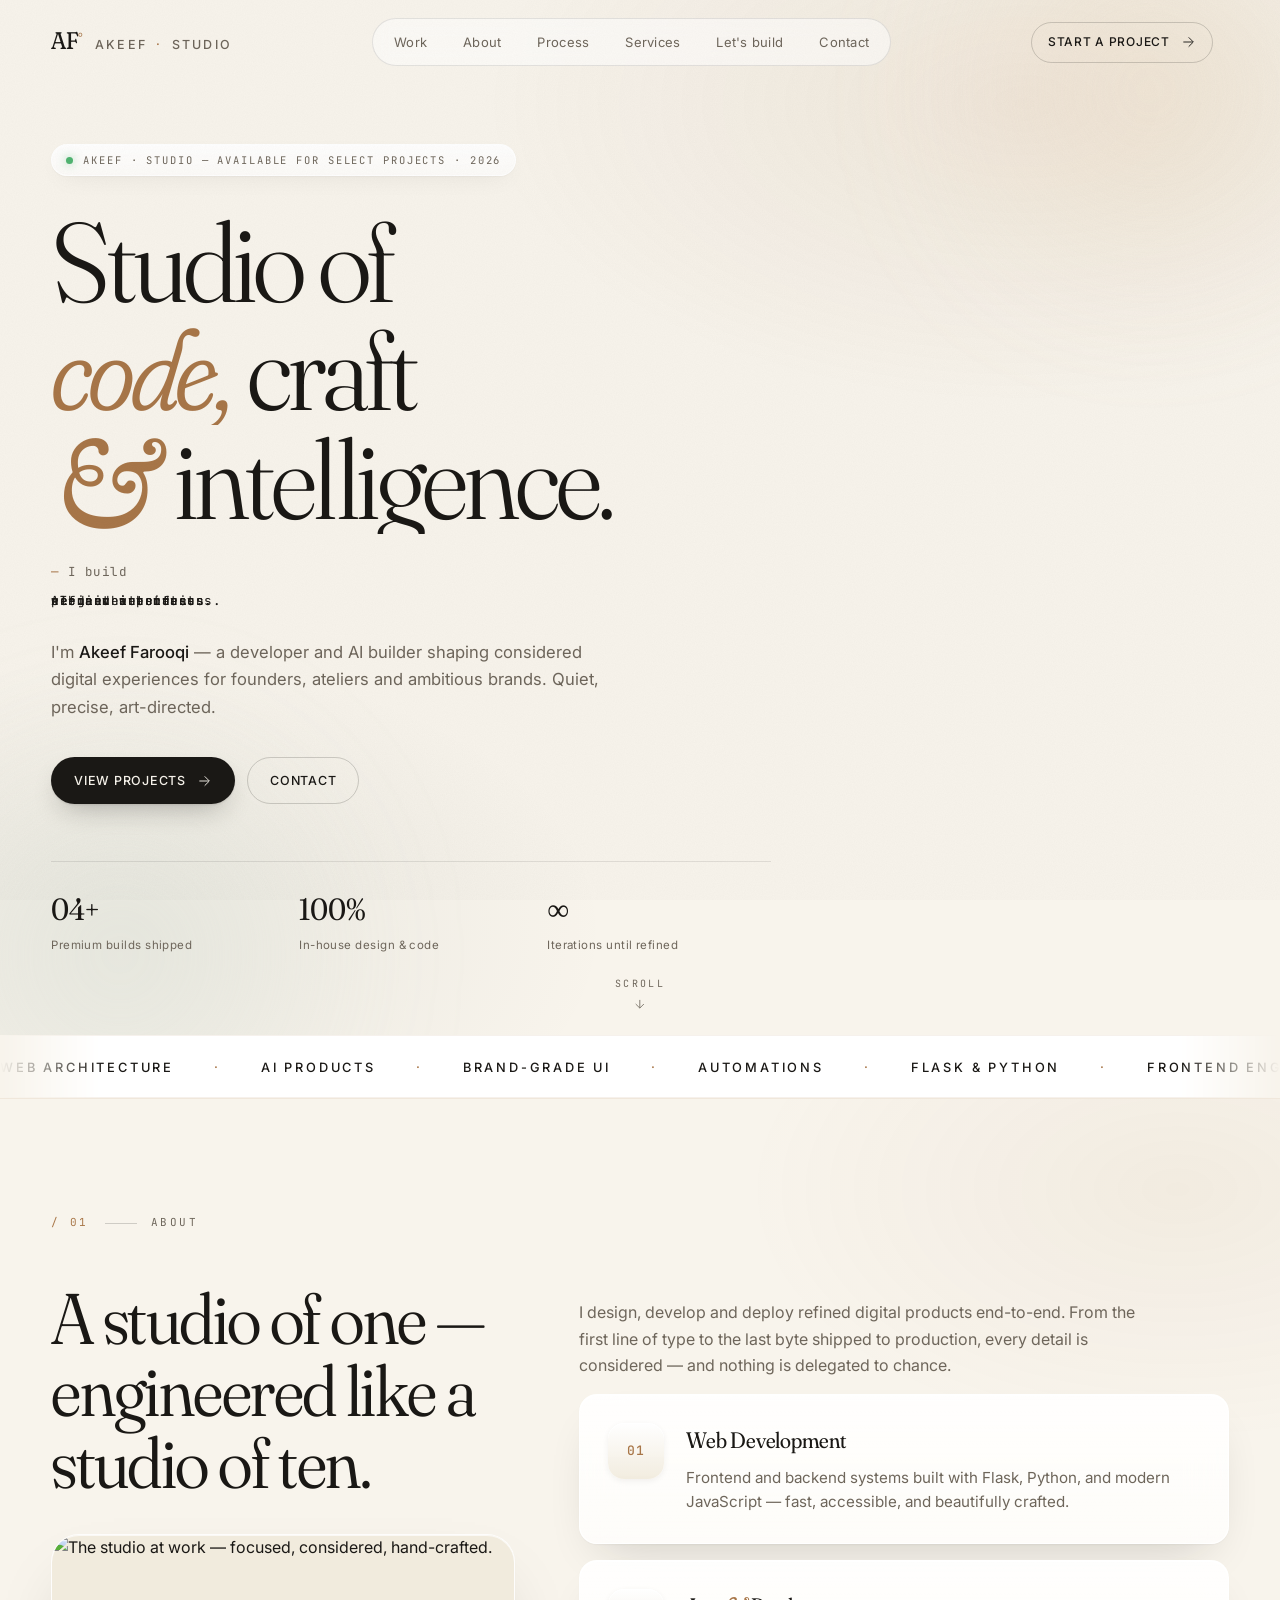
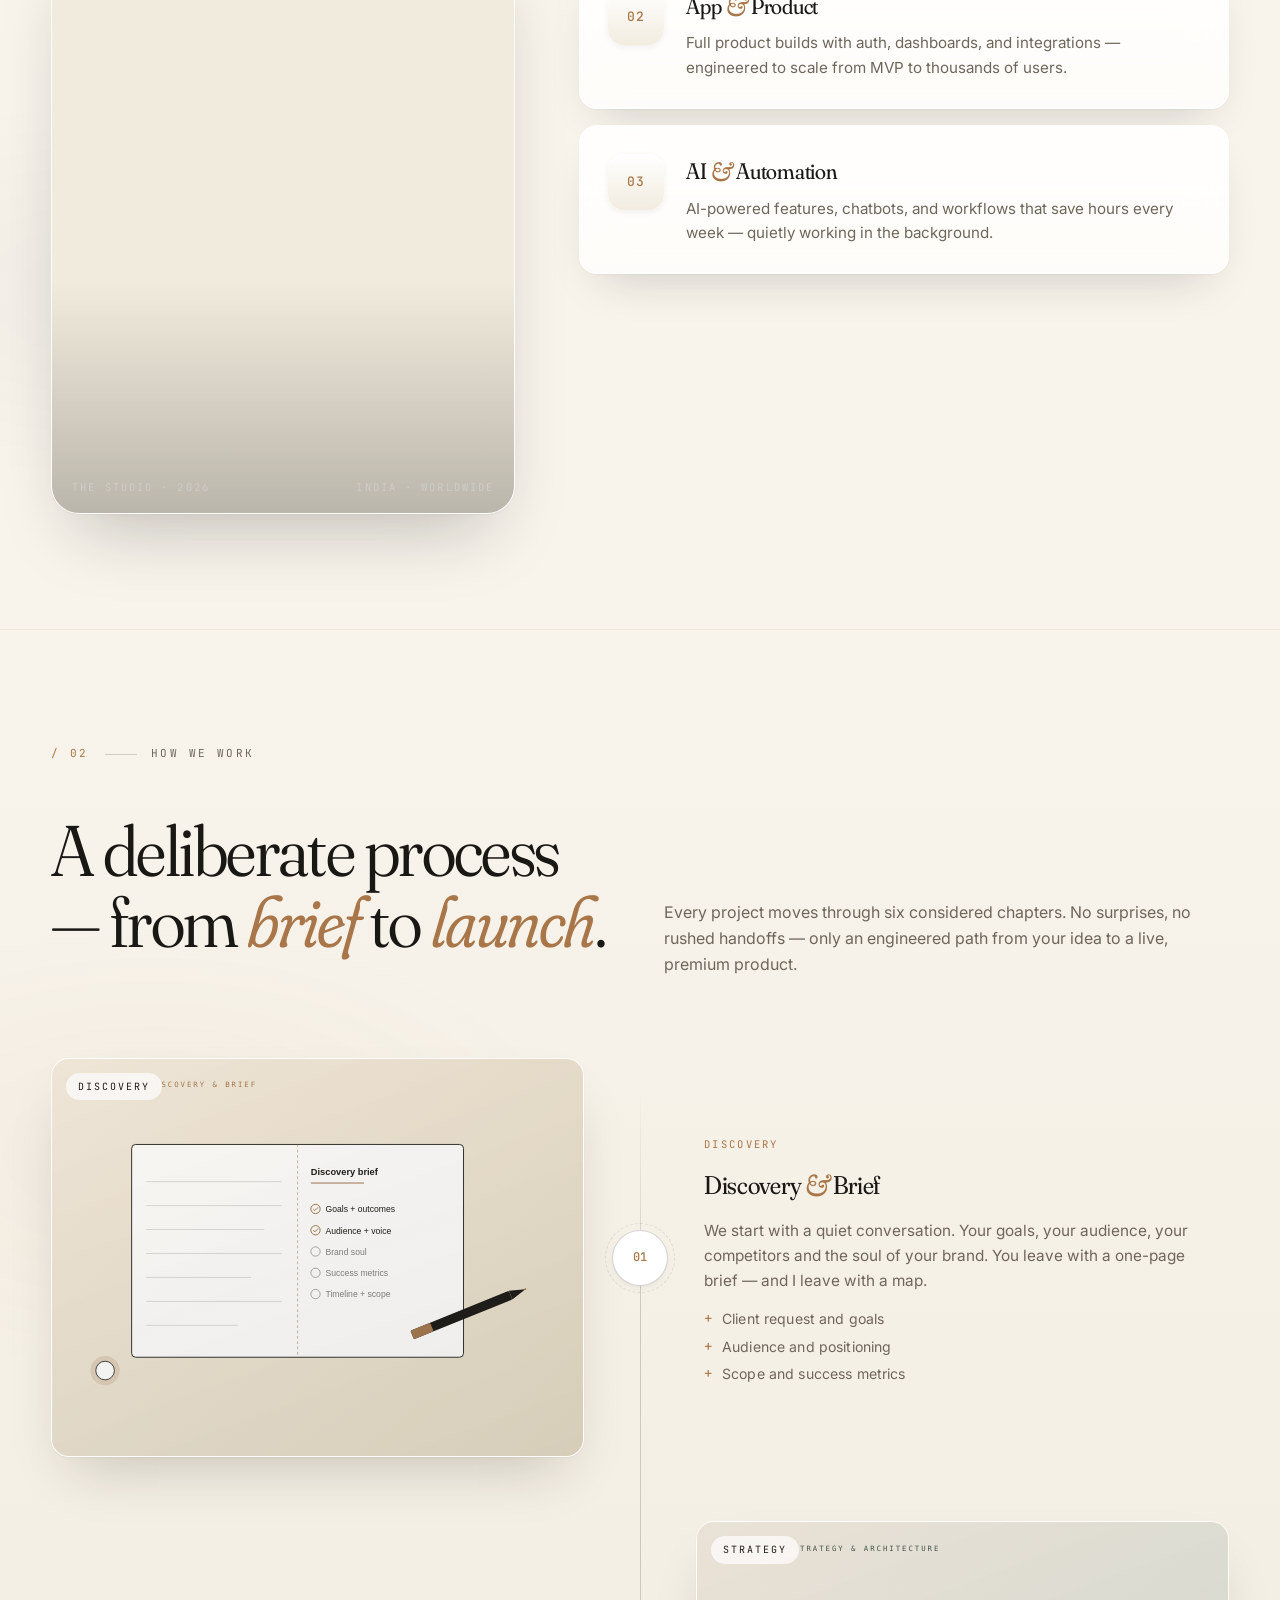
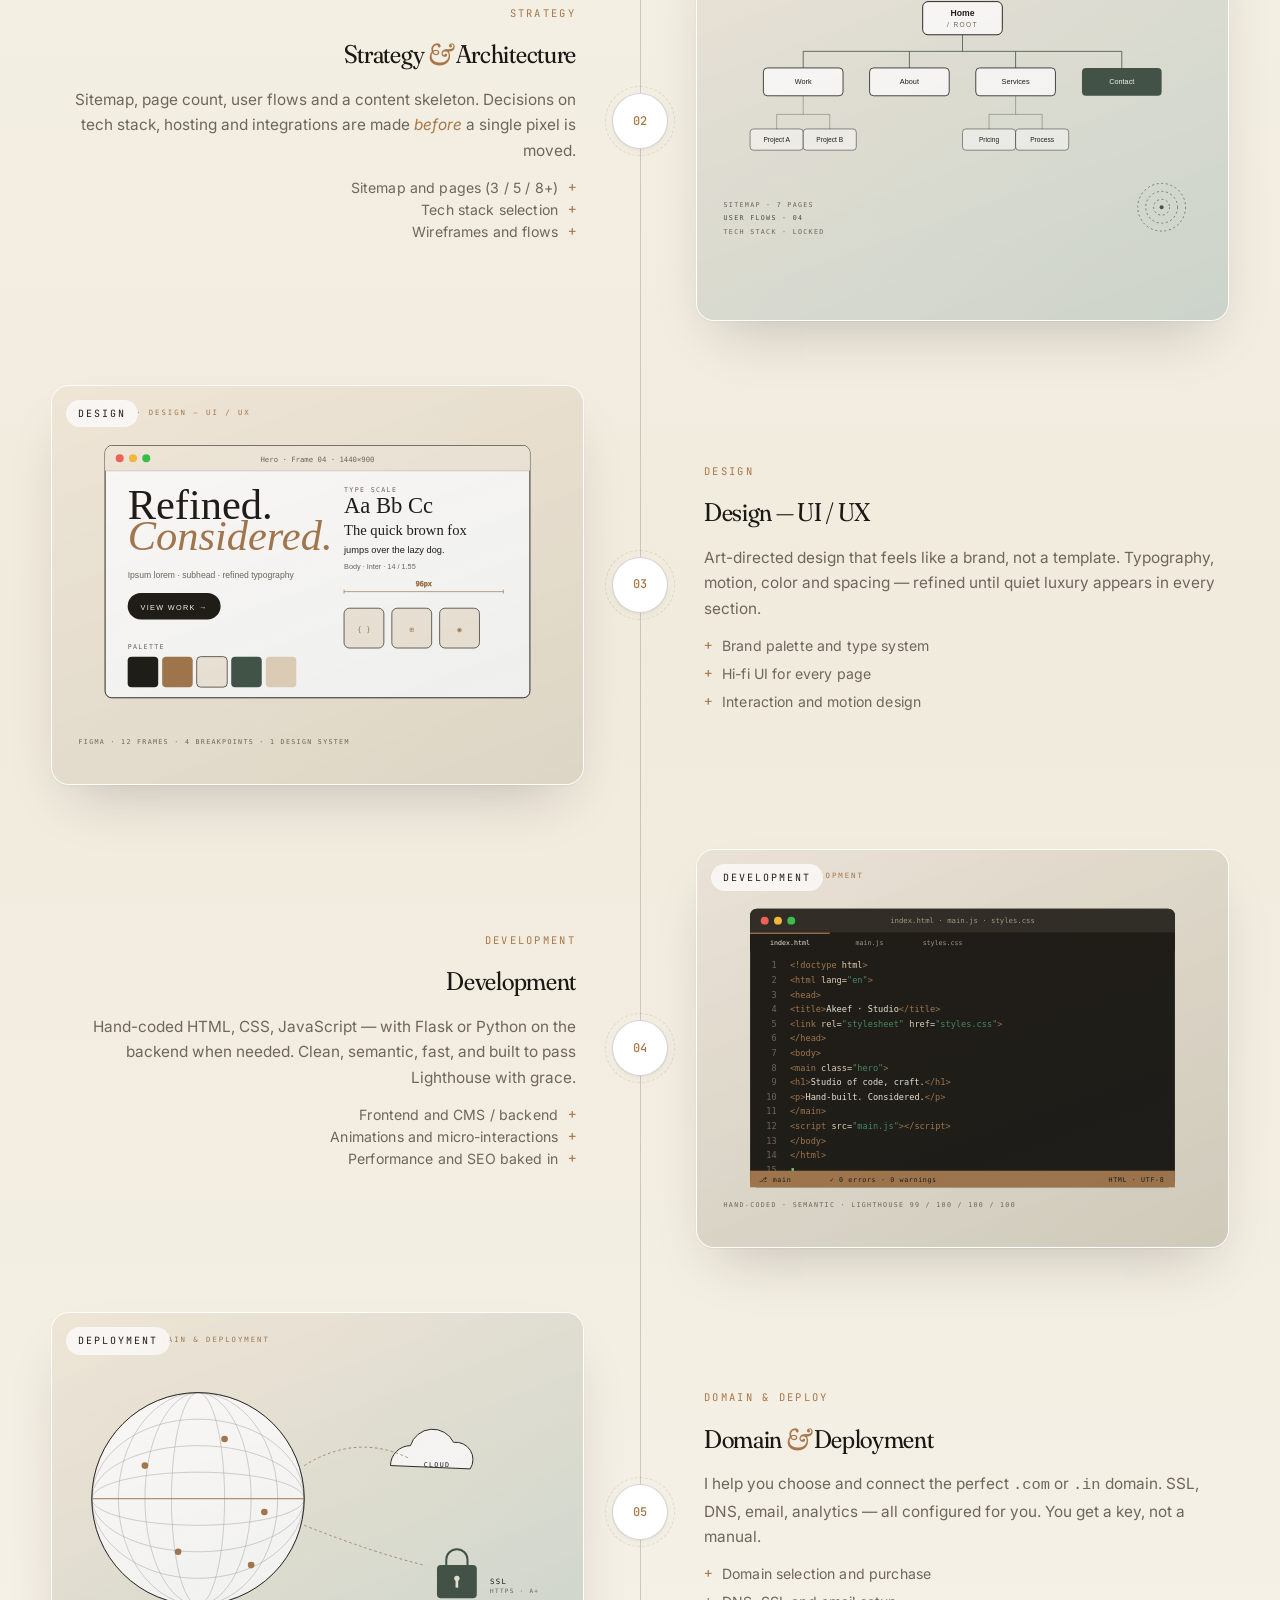
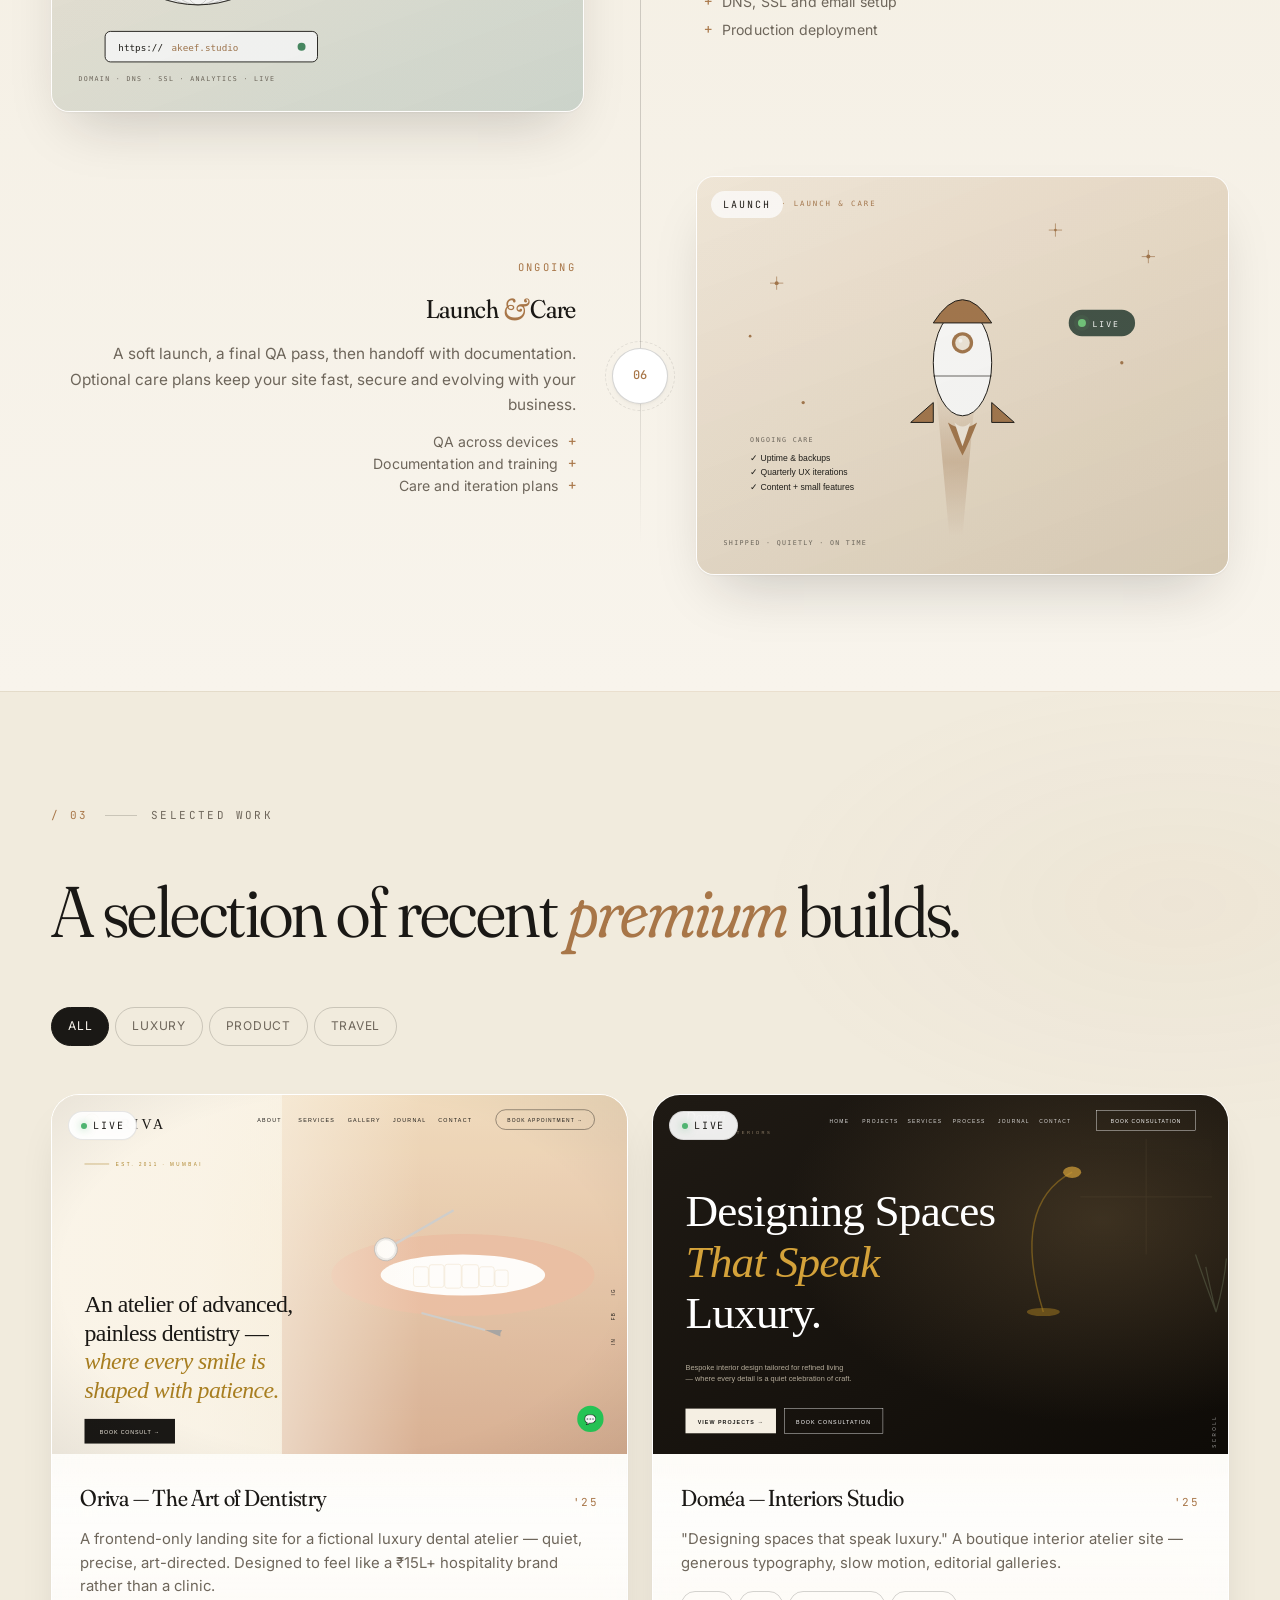
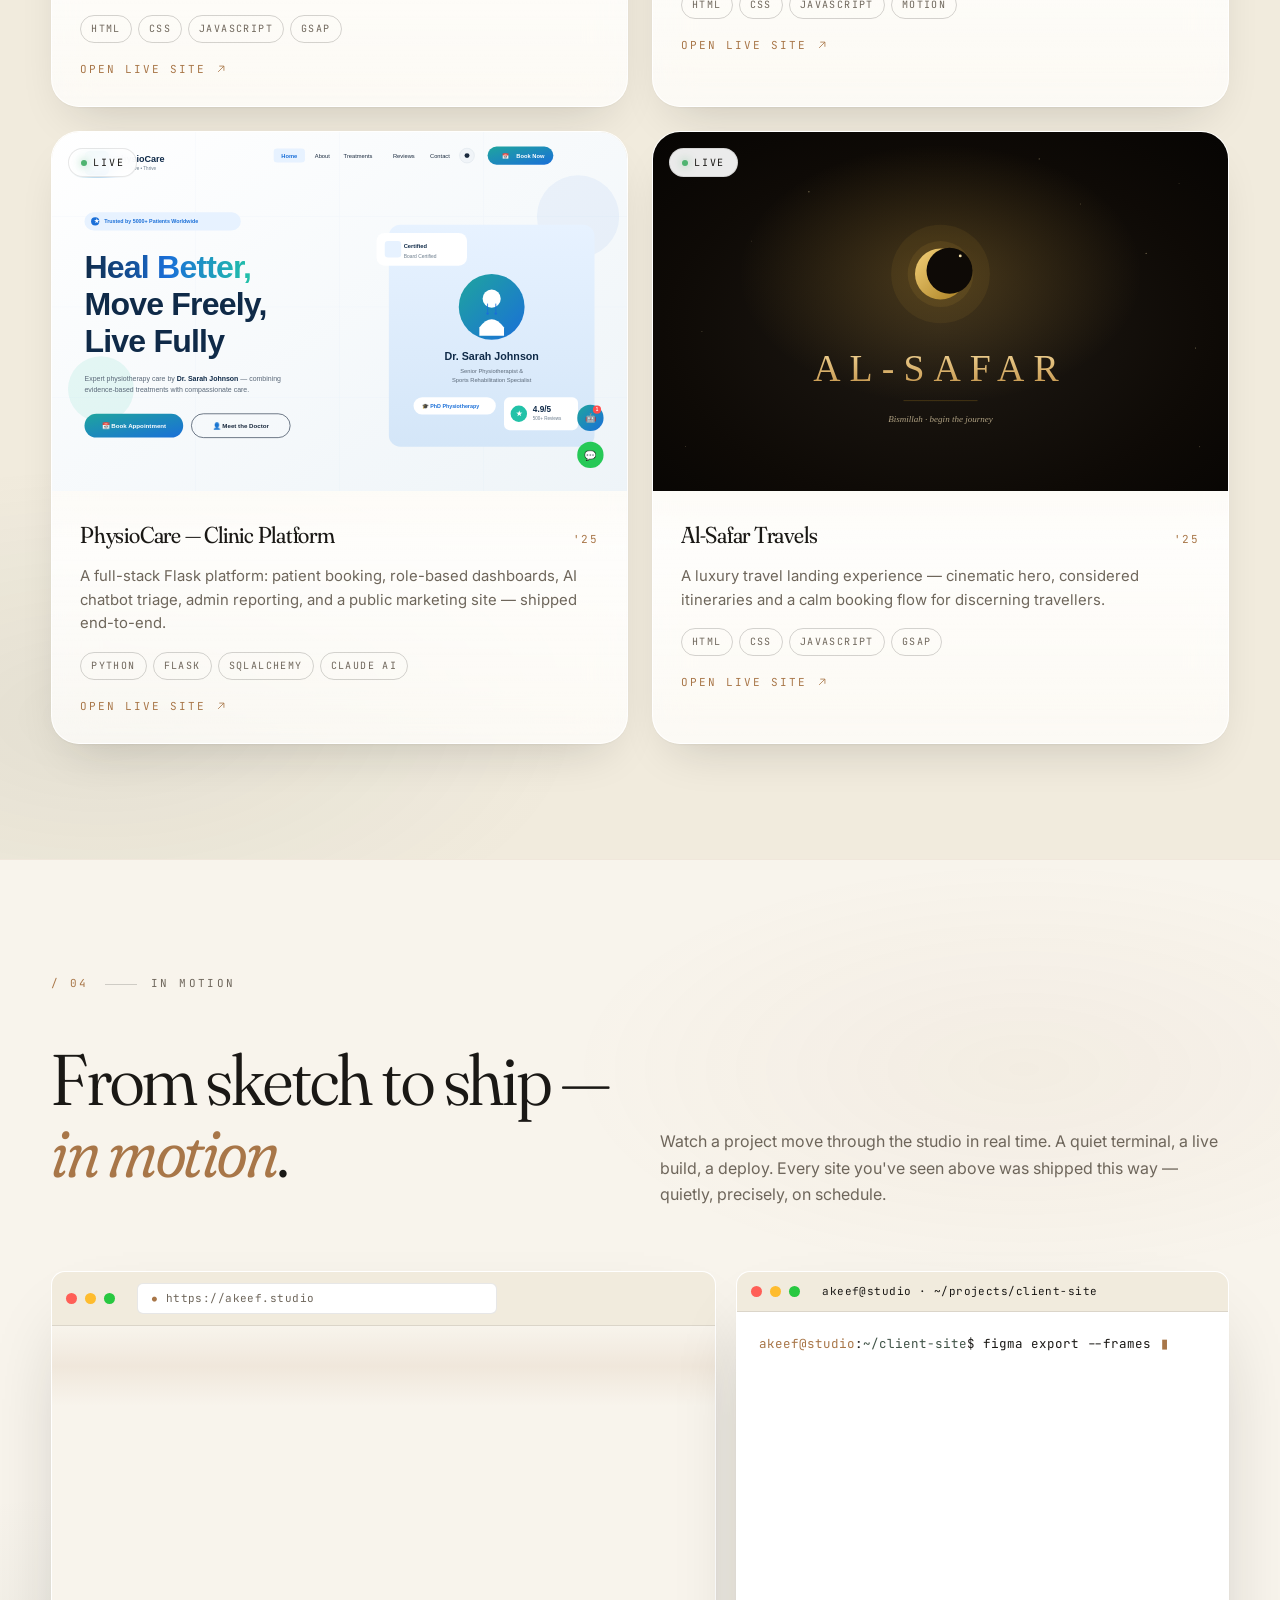
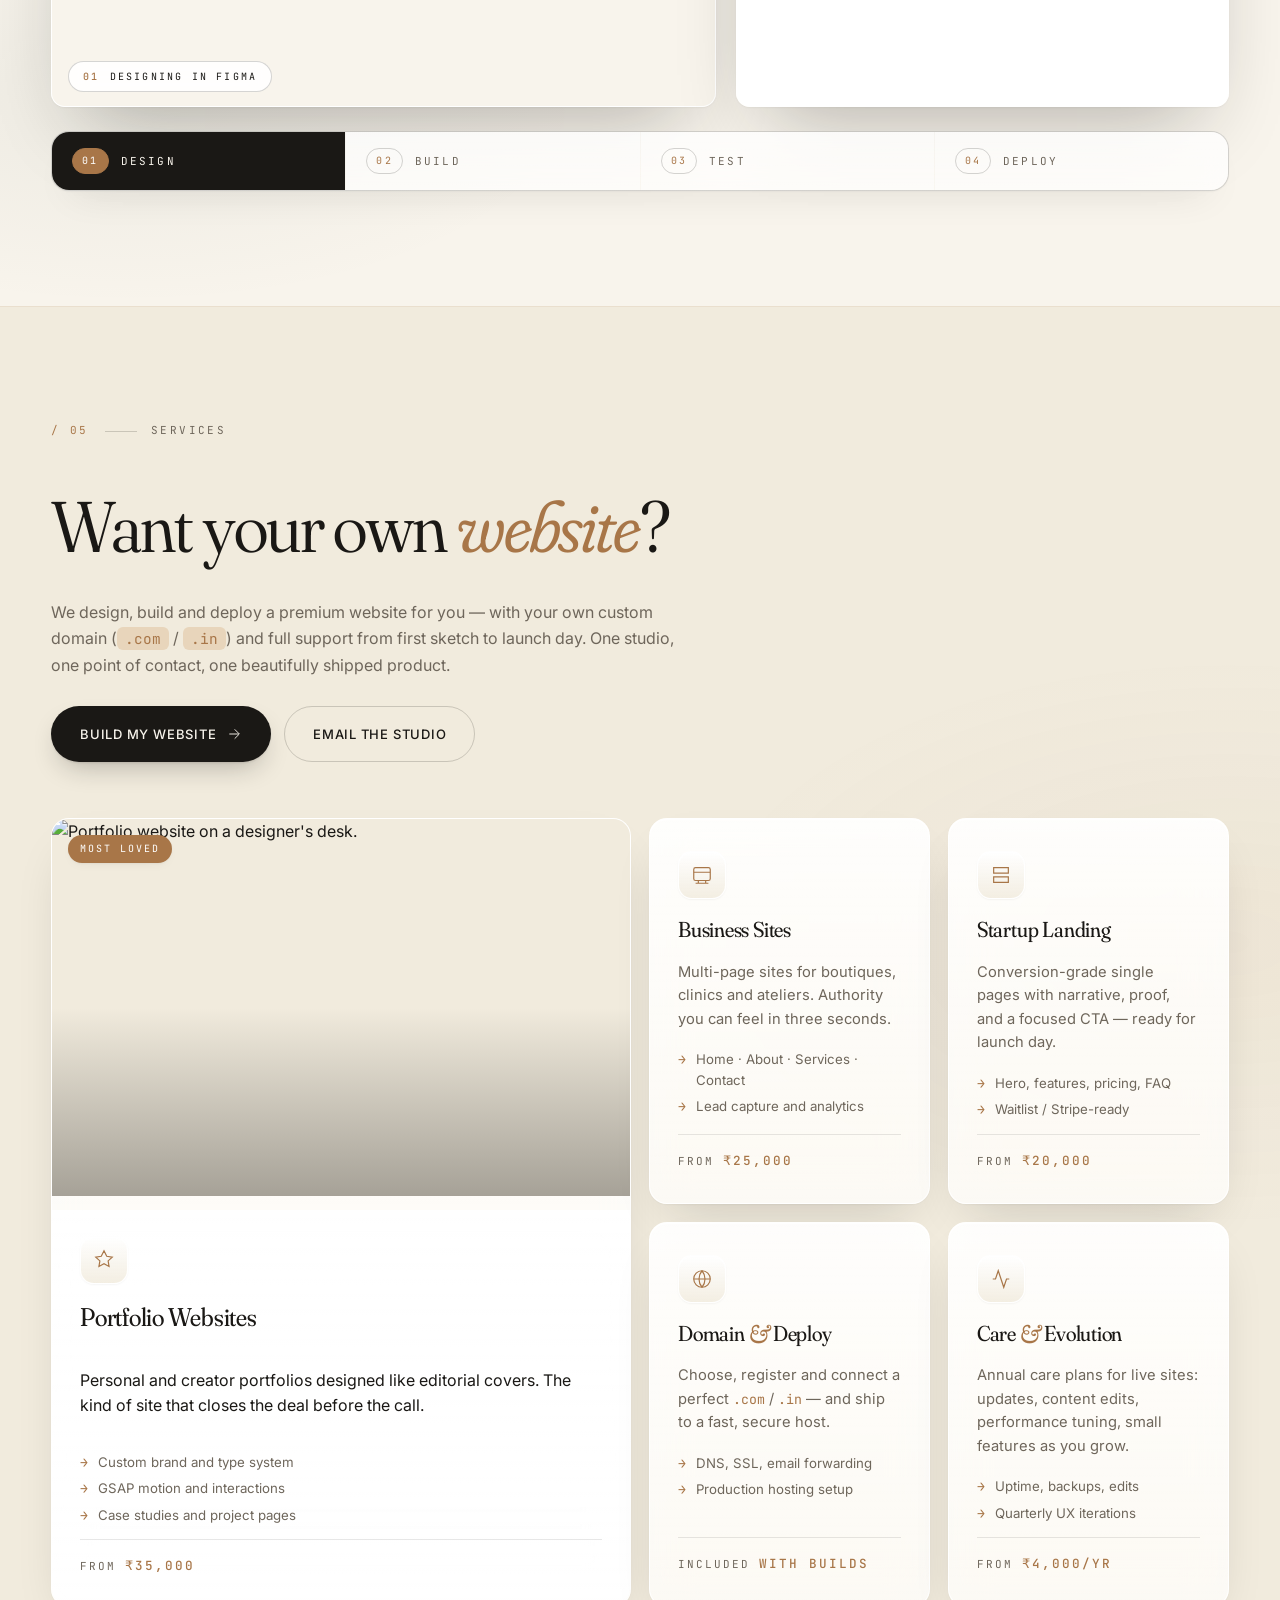
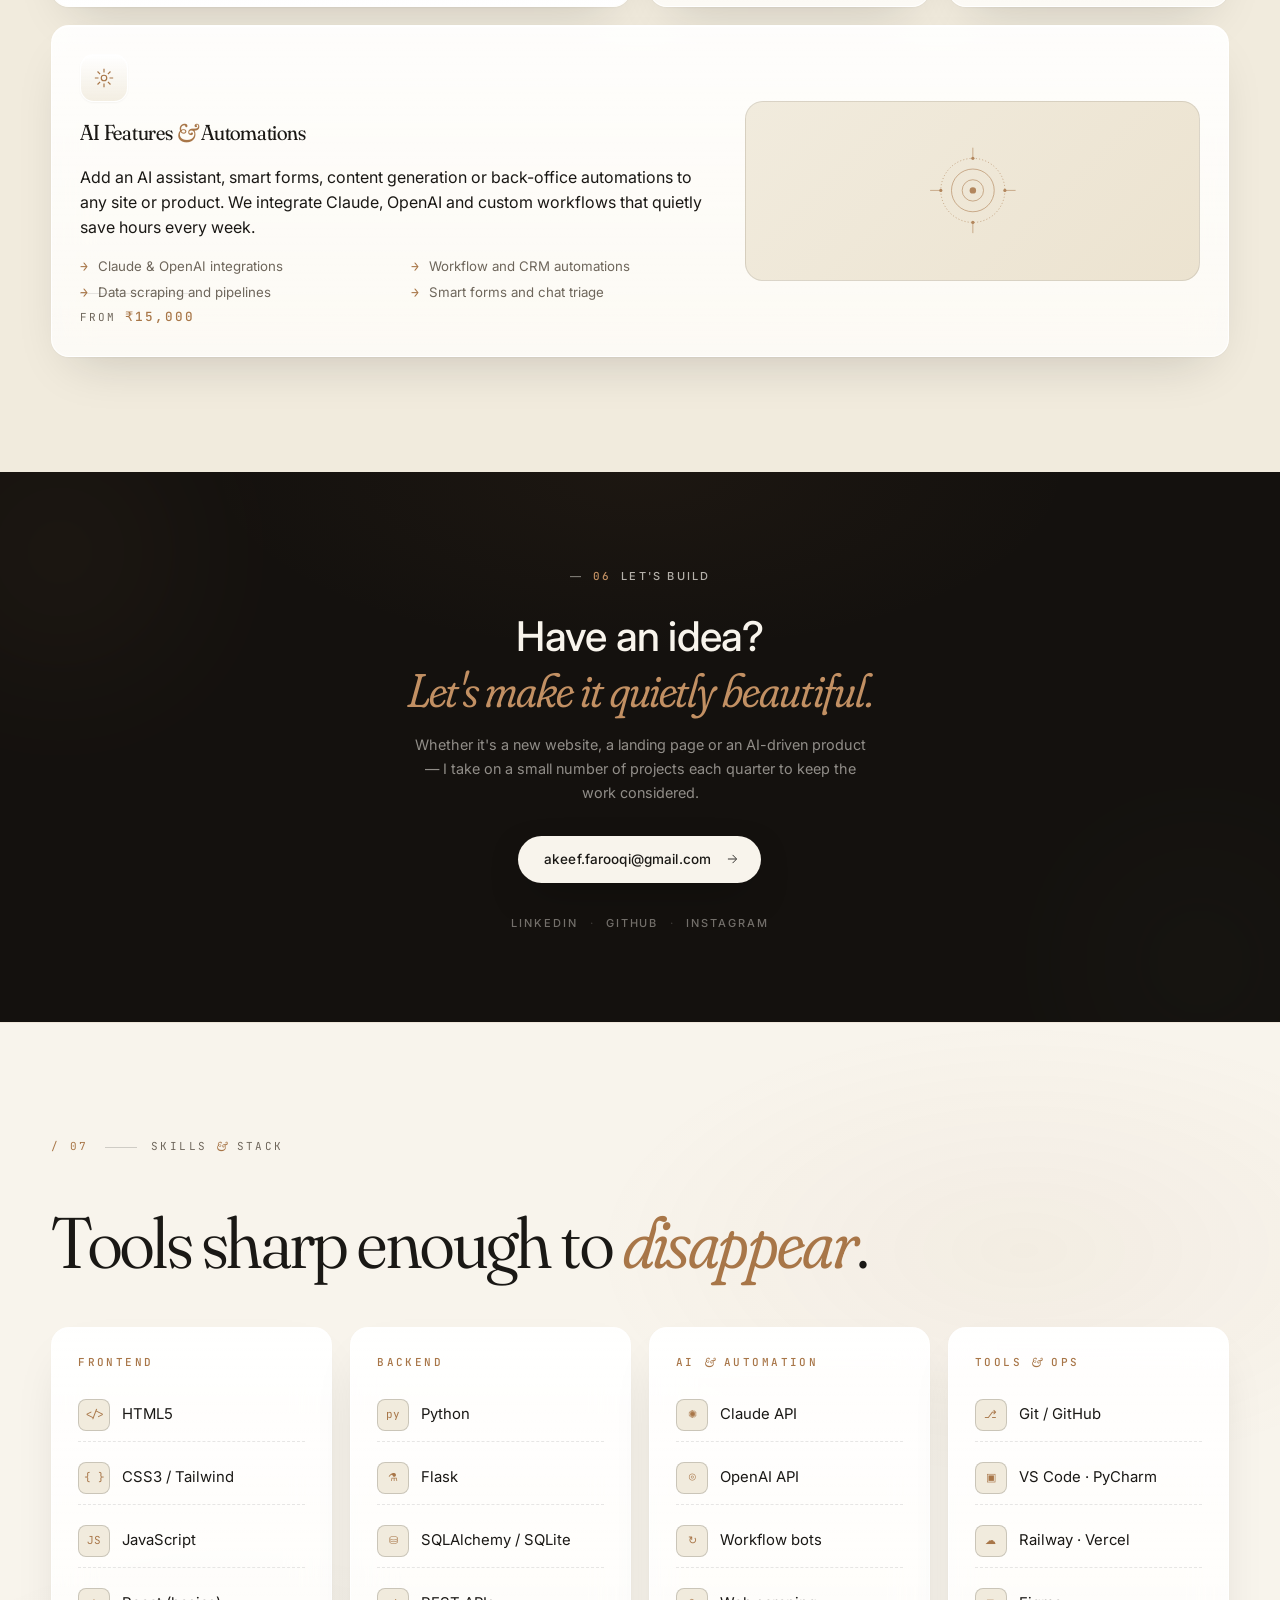
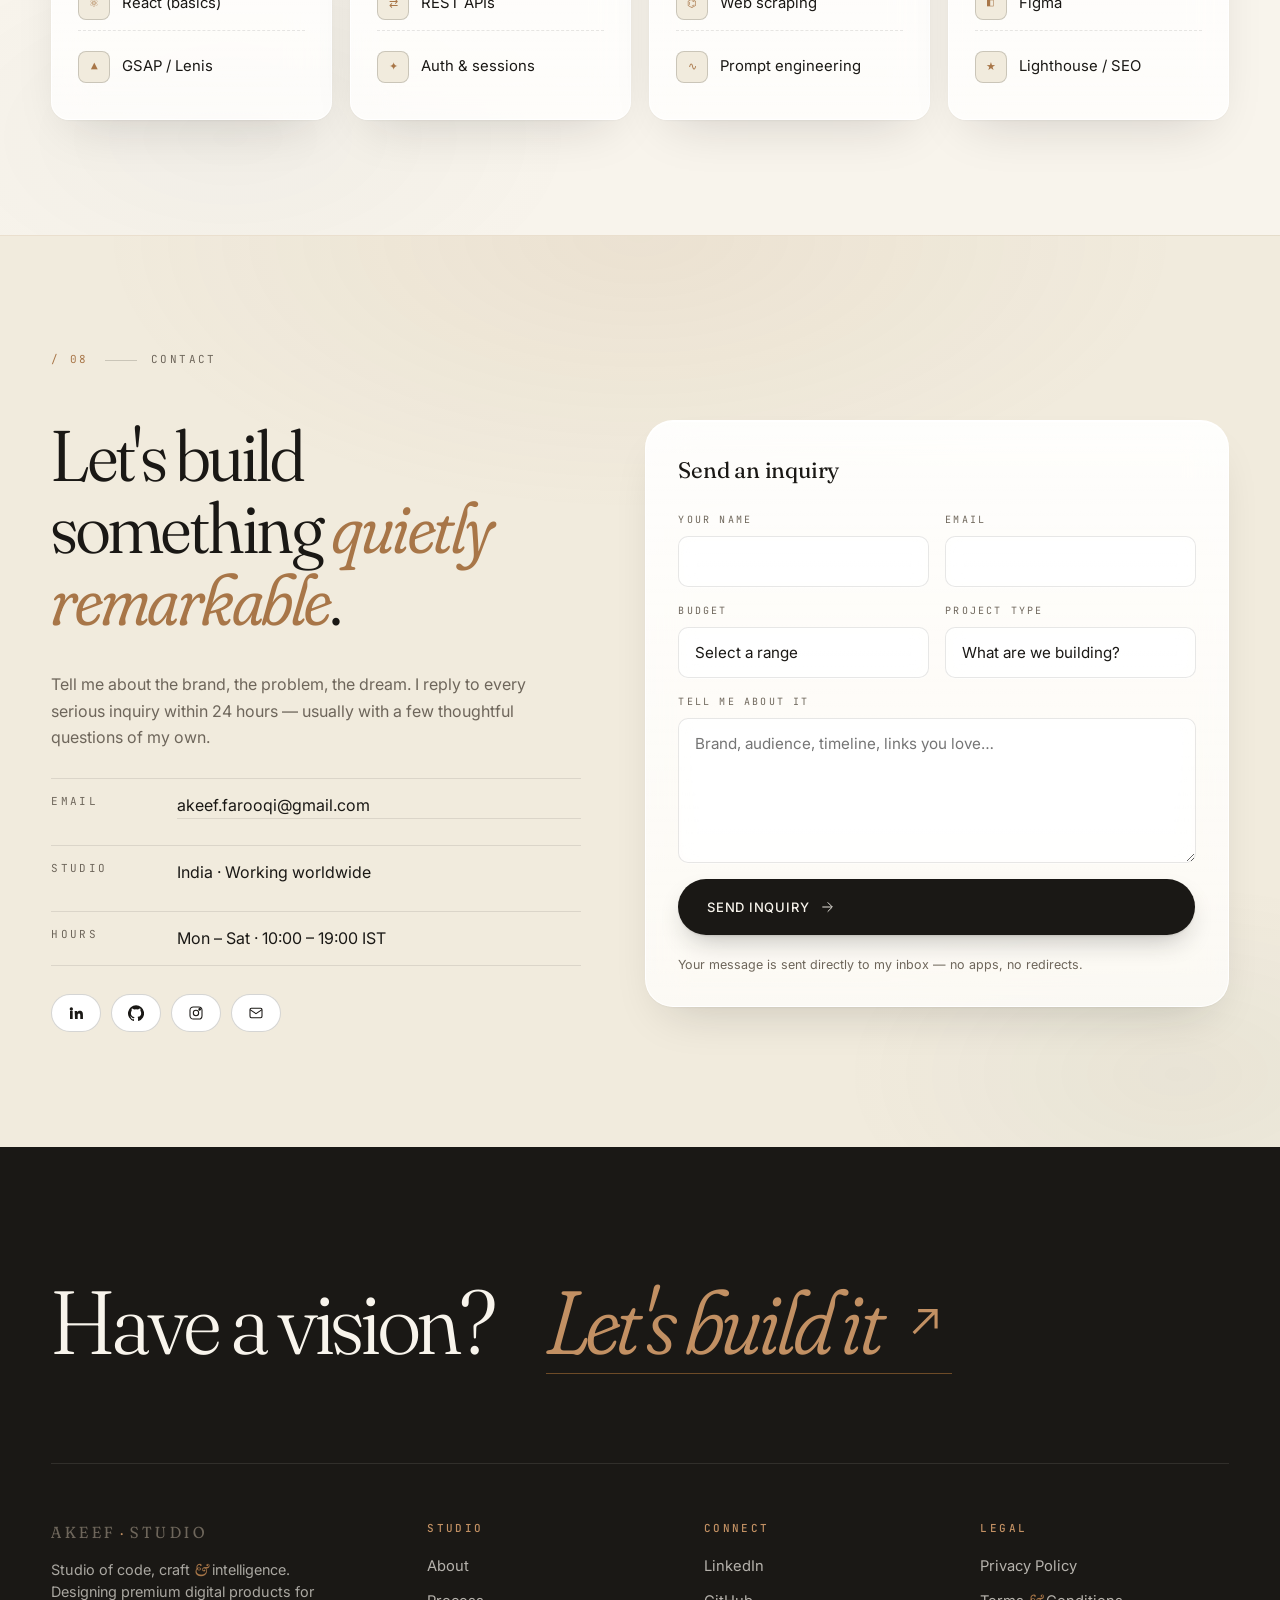
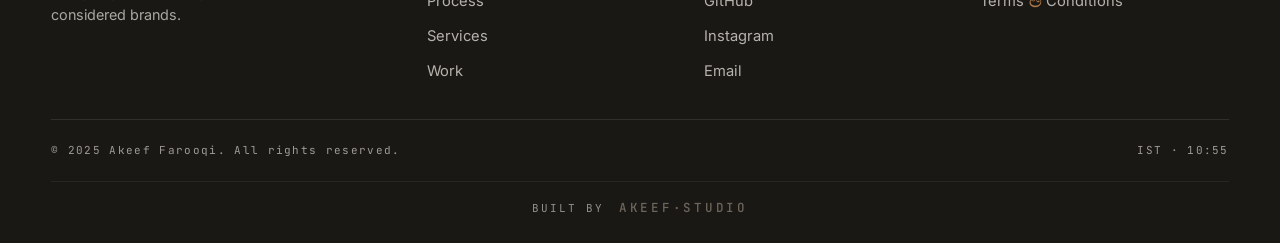
==== index.html @ f42ba0fe "Initial commit: Akeef Studio portfolio site Single-page portfolio for Akeef Farooqi — premium websit" ====
<!doctype html>
<html lang="en">

<head>
  <meta charset="utf-8" />
  <meta name="viewport" content="width=device-width, initial-scale=1, viewport-fit=cover" />
  <meta name="theme-color" content="#000000" />
  <title>Akeef Farooqi — Studio of Code, Craft & Intelligence</title>
  <meta name="description"
    content="Akeef Farooqi · Studio — Premium websites, AI products and automations. We design and build refined digital experiences for founders, ateliers and ambitious brands." />
  <meta name="author" content="Akeef Farooqi" />
  <meta name="keywords"
    content="Akeef Farooqi, premium portfolio, web developer, AI builder, automations, Flask developer, luxury web design, India" />
  <link rel="canonical" href="https://akeef.studio/" />

  <!-- Open Graph -->
  <meta property="og:type" content="website" />
  <meta property="og:title" content="Akeef Farooqi — Studio of Code, Craft & Intelligence" />
  <meta property="og:description"
    content="Premium websites, AI products and automations — designed and engineered with intent." />
  <meta property="og:image" content="assets/og-cover.svg" />
  <meta name="twitter:card" content="summary_large_image" />

  <!-- Favicon (inline SVG) -->
  <link rel="icon" type="image/svg+xml"
    href="data:image/svg+xml;utf8,<svg xmlns='http://www.w3.org/2000/svg' viewBox='0 0 64 64'><rect width='64' height='64' rx='14' fill='%230A0908'/><text x='50%25' y='54%25' text-anchor='middle' font-family='serif' font-size='34' fill='%23C9A961' font-weight='600'>AF</text></svg>" />

  <!-- Fonts -->
  <link rel="preconnect" href="https://fonts.googleapis.com" />
  <link rel="preconnect" href="https://fonts.gstatic.com" crossorigin />
  <link
    href="https://fonts.googleapis.com/css2?family=Fraunces:opsz,wght,SOFT@9..144,300..900,30..100&family=EB+Garamond:ital,wght@1,400;1,500&family=Inter:wght@300;400;500;600;700&family=JetBrains+Mono:wght@400;500&display=swap"
    rel="stylesheet" />

  <!-- Styles -->
  <link rel="stylesheet" href="css/styles.css" />

  <!-- Libraries -->
  <script src="https://cdnjs.cloudflare.com/ajax/libs/gsap/3.12.5/gsap.min.js" defer></script>
  <script src="https://cdnjs.cloudflare.com/ajax/libs/gsap/3.12.5/ScrollTrigger.min.js" defer></script>
  <script src="js/main.js" defer></script>

  <!-- Structured data -->
  <script type="application/ld+json">
  {
    "@context": "https://schema.org",
    "@type": "Person",
    "name": "Akeef Farooqi",
    "jobTitle": "Developer · AI Builder · Web Architect",
    "url": "https://akeef.studio/",
    "sameAs": [
      "https://www.linkedin.com/in/akeeffarooqi7/",
      "https://github.com/Akeeffarooqi7/",
      "https://www.instagram.com/akeef_farooqi7/"
    ],
    "email": "akeef.farooqi@gmail.com"
  }
  </script>
</head>

<body class="no-scroll" data-theme="ink">

  <!-- Grain overlay -->
  <div class="grain" aria-hidden="true"></div>

  <!-- Custom cursor -->
  <div class="cursor" aria-hidden="true">
    <div class="cursor__dot"></div>
    <div class="cursor__ring"></div>
  </div>

  <!-- Loader ° -->
  <div class="loader" id="loader" aria-hidden="true">
    <div class="loader__inner">
      <div class="loader__mark">
        <span class="loader__af">Akeef · Studio</span><span class="loader__deg"></span>
      </div>
      <div class="loader__bar"><span></span></div>
      <div class="loader__meta">
        <span class="loader__label">Code</span>
        <span class="loader__count" id="loaderCount">00</span>
      </div>
    </div>
  </div>

  <!-- Navigation -->
  <header class="nav" id="nav">
    <a href="#home" class="nav__brand" aria-label="Akeef · Studio — Home">
      <span class="brand__mark">AF<span class="brand__deg">°</span></span>
      <span class="brand__word">Akeef <span class="brand__sep">·</span> Studio</span>
    </a>

    <nav class="nav__links" aria-label="Primary">
      <a href="#work" data-link>Work</a>
      <a href="#about" data-link>About</a>
      <a href="#process" data-link>Process</a>
      <a href="#services" data-link>Services</a>
      <a href="#connect" data-link>Let's build</a>
      <a href="#contact" data-link>Contact</a>
    </nav>

    <a href="#contact" class="nav__cta btn btn--ghost" data-magnetic>
      <span>Start a project</span>
      <svg viewBox="0 0 24 24" fill="none" stroke="currentColor" stroke-width="1.4">
        <path d="M5 12h14M13 5l7 7-7 7" />
      </svg>
    </a>

    <button class="nav__toggle" id="navToggle" aria-label="Open menu" aria-expanded="false">
      <span></span><span></span>
    </button>
  </header>

  <!-- Mobile menu -->
  <div class="menu" id="menu" aria-hidden="true">
    <div class="menu__inner">
      <nav class="menu__links" aria-label="Mobile">
        <a href="#work" data-link><i></i><span>Work</span></a>
        <a href="#about" data-link><i></i><span>About</span></a>
        <a href="#process" data-link><i></i><span>Process</span></a>
        <a href="#services" data-link><i></i><span>Services</span></a>
        <a href="#connect" data-link><i></i><span>Let's build</span></a>
        <a href="#contact" data-link><i></i><span>Contact</span></a>
      </nav>
    </div>
  </div>

  <main id="main">

    <!-- HERO -->
    <section class="hero" id="home">
      <div class="hero__bg" aria-hidden="true">
        <div class="hero__orb hero__orb--a"></div>
        <div class="hero__orb hero__orb--b"></div>
      </div>

      <div class="hero__inner">
        <div class="hero__eyebrow">
          <span class="dot"></span>
          <span>Akeef · Studio — Available for select projects · 2026</span>
        </div>

        <h1 class="hero__title">
          <span class="line"><span>Studio of</span></span>
          <span class="line"><span><em>code,</em> craft</span></span>
          <span class="line"><span><span class="amp">&amp;</span> intelligence.</span></span>
        </h1>

        <div class="hero__rotator" aria-label="Disciplines">
          <span class="hero__rotator-prefix">I build</span>
          <span class="rotator" data-rotator>
            <span>premium websites.</span>
            <span>AI-driven products.</span>
            <span>web architectures.</span>
            <span>elegant automations.</span>
            <span>refined interfaces.</span>
          </span>
        </div>

        <p class="hero__lede">
          I'm <strong>Akeef Farooqi</strong> — a developer and AI builder shaping considered digital
          experiences for founders, ateliers and ambitious brands. Quiet, precise, art-directed.
        </p>

        <div class="hero__ctas">
          <a href="#work" class="btn btn--solid" data-magnetic>
            <span>View projects</span>
            <svg viewBox="0 0 24 24" fill="none" stroke="currentColor" stroke-width="1.4">
              <path d="M5 12h14M13 5l7 7-7 7" />
            </svg>
          </a>
          <a href="#contact" class="btn btn--outline" data-magnetic>
            <span>Contact</span>
          </a>
        </div>

        <div class="hero__meta">
          <div><span class="num">04+</span><small>Premium builds shipped</small></div>
          <div><span class="num">100%</span><small>In-house design &amp; code</small></div>
          <div><span class="num">∞</span><small>Iterations until refined</small></div>
        </div>
      </div>

      <a href="#work" class="hero__scroll" aria-label="Scroll to work">
        <span>Scroll</span>
        <svg viewBox="0 0 24 24" fill="none" stroke="currentColor" stroke-width="1.4">
          <path d="M12 5v14M5 12l7 7 7-7" />
        </svg>
      </a>
    </section>

    <!-- MARQUEE -->
    <section class="marquee" aria-hidden="true">
      <div class="marquee__track">
        <span>Web Architecture</span><span>·</span>
        <span>AI Products</span><span>·</span>
        <span>Brand-Grade UI</span><span>·</span>
        <span>Automations</span><span>·</span>
        <span>Flask &amp; Python</span><span>·</span>
        <span>Frontend Engineering</span><span>·</span>
        <span>Design Systems</span><span>·</span>
        <span>Web Architecture</span><span>·</span>
        <span>AI Products</span><span>·</span>
        <span>Brand-Grade UI</span><span>·</span>
        <span>Automations</span><span>·</span>
        <span>Flask &amp; Python</span><span>·</span>
        <span>Frontend Engineering</span><span>·</span>
        <span>Design Systems</span><span>·</span>
      </div>
    </section>

    <!-- ABOUT -->
    <section class="about" id="about">
      <div class="section__head">
        <span class="section__index">/ 01</span>
        <span class="section__label">About</span>
      </div>

      <div class="about__grid">
        <div class="about__col about__col--head">
          <h2 class="h-display reveal-lines">
            A studio of one — engineered like a studio of ten.
          </h2>
          <div class="about__portrait" data-reveal>
            <img loading="lazy"
              src="https://images.unsplash.com/photo-1542744173-8e7e53415bb0?w=900&amp;q=70&amp;auto=format&amp;fit=crop"
              alt="The studio at work — focused, considered, hand-crafted." />
            <div class="about__caption">
              <span>The Studio · 2026</span>
              <span>India · Worldwide</span>
            </div>
          </div>
        </div>

        <div class="about__col about__col--body">
          <p class="lede reveal-lines">
            I design, develop and deploy refined digital products end-to-end. From the first line of
            type to the last byte shipped to production, every detail is considered — and nothing
            is delegated to chance.
          </p>

          <div class="about__pillars">
            <article class="pillar" data-reveal>
              <span class="pillar__num">01</span>
              <div>
                <h3>Web Development</h3>
                <p>Frontend and backend systems built with Flask, Python, and modern JavaScript — fast, accessible, and
                  beautifully crafted.</p>
              </div>
            </article>
            <article class="pillar" data-reveal>
              <span class="pillar__num">02</span>
              <div>
                <h3>App <span class="amp">&amp;</span> Product</h3>
                <p>Full product builds with auth, dashboards, and integrations — engineered to scale from MVP to
                  thousands of users.</p>
              </div>
            </article>
            <article class="pillar" data-reveal>
              <span class="pillar__num">03</span>
              <div>
                <h3>AI <span class="amp">&amp;</span> Automation</h3>
                <p>AI-powered features, chatbots, and workflows that save hours every week — quietly working in the
                  background.</p>
              </div>
            </article>
          </div>
        </div>
      </div>
    </section>

    <!-- PROCESS / HOW WE WORK -->
    <section class="process" id="process">
      <div class="section__head">
        <span class="section__index">/ 02</span>
        <span class="section__label">How we work</span>
      </div>

      <div class="process__intro">
        <h2 class="h-display reveal-lines">
          A deliberate process — from <em>brief</em> to <em>launch</em>.
        </h2>
        <p class="lede reveal-lines">
          Every project moves through six considered chapters. No surprises, no rushed handoffs —
          only an engineered path from your idea to a live, premium product.
        </p>
      </div>

      <div class="process__timeline">

        <article class="tstep" data-reveal>
          <div class="tstep__media">
            <img loading="lazy" src="assets/phase-01-discovery.svg"
              alt="Discovery & Brief — notebook with goals checklist." />
            <span class="tstep__tag">Discovery</span>
          </div>
          <div class="tstep__nub">01</div>
          <div class="tstep__content">
            <span class="tstep__phase">Discovery</span>
            <h3>Discovery <span class="amp">&amp;</span> Brief</h3>
            <p>We start with a quiet conversation. Your goals, your audience, your competitors and the soul of your
              brand. You leave with a one-page brief — and I leave with a map.</p>
            <ul class="tstep__list">
              <li>Client request and goals</li>
              <li>Audience and positioning</li>
              <li>Scope and success metrics</li>
            </ul>
          </div>
        </article>

        <article class="tstep tstep--right" data-reveal>
          <div class="tstep__content">
            <span class="tstep__phase">Strategy</span>
            <h3>Strategy <span class="amp">&amp;</span> Architecture</h3>
            <p>Sitemap, page count, user flows and a content skeleton. Decisions on tech stack, hosting and integrations
              are made <em>before</em> a single pixel is moved.</p>
            <ul class="tstep__list">
              <li>Sitemap and pages (3 / 5 / 8+)</li>
              <li>Tech stack selection</li>
              <li>Wireframes and flows</li>
            </ul>
          </div>
          <div class="tstep__nub">02</div>
          <div class="tstep__media">
            <img loading="lazy" src="assets/phase-02-strategy.svg"
              alt="Strategy & Architecture — sitemap with pages and user flows." />
            <span class="tstep__tag">Strategy</span>
          </div>
        </article>

        <article class="tstep" data-reveal>
          <div class="tstep__media">
            <img loading="lazy" src="assets/phase-03-design.svg"
              alt="Design — type scale, color palette, components." />
            <span class="tstep__tag">Design</span>
          </div>
          <div class="tstep__nub">03</div>
          <div class="tstep__content">
            <span class="tstep__phase">Design</span>
            <h3>Design — UI / UX</h3>
            <p>Art-directed design that feels like a brand, not a template. Typography, motion, color and spacing —
              refined until quiet luxury appears in every section.</p>
            <ul class="tstep__list">
              <li>Brand palette and type system</li>
              <li>Hi-fi UI for every page</li>
              <li>Interaction and motion design</li>
            </ul>
          </div>
        </article>

        <article class="tstep tstep--right" data-reveal>
          <div class="tstep__content">
            <span class="tstep__phase">Development</span>
            <h3>Development</h3>
            <p>Hand-coded HTML, CSS, JavaScript — with Flask or Python on the backend when needed. Clean, semantic,
              fast, and built to pass Lighthouse with grace.</p>
            <ul class="tstep__list">
              <li>Frontend and CMS / backend</li>
              <li>Animations and micro-interactions</li>
              <li>Performance and SEO baked in</li>
            </ul>
          </div>
          <div class="tstep__nub">04</div>
          <div class="tstep__media">
            <img loading="lazy" src="assets/phase-04-development.svg"
              alt="Development — hand-coded HTML in the editor." />
            <span class="tstep__tag">Development</span>
          </div>
        </article>

        <article class="tstep" data-reveal>
          <div class="tstep__media">
            <img loading="lazy" src="assets/phase-05-deployment.svg"
              alt="Domain & Deployment — globe, cloud, SSL, live URL." />
            <span class="tstep__tag">Deployment</span>
          </div>
          <div class="tstep__nub">05</div>
          <div class="tstep__content">
            <span class="tstep__phase">Domain &amp; deploy</span>
            <h3>Domain <span class="amp">&amp;</span> Deployment</h3>
            <p>I help you choose and connect the perfect <code>.com</code> or <code>.in</code> domain. SSL, DNS, email,
              analytics — all configured for you. You get a key, not a manual.</p>
            <ul class="tstep__list">
              <li>Domain selection and purchase</li>
              <li>DNS, SSL and email setup</li>
              <li>Production deployment</li>
            </ul>
          </div>
        </article>

        <article class="tstep tstep--right" data-reveal>
          <div class="tstep__content">
            <span class="tstep__phase">Ongoing</span>
            <h3>Launch <span class="amp">&amp;</span> Care</h3>
            <p>A soft launch, a final QA pass, then handoff with documentation. Optional care plans keep your site fast,
              secure and evolving with your business.</p>
            <ul class="tstep__list">
              <li>QA across devices</li>
              <li>Documentation and training</li>
              <li>Care and iteration plans</li>
            </ul>
          </div>
          <div class="tstep__nub">06</div>
          <div class="tstep__media">
            <img loading="lazy" src="assets/phase-06-launch.svg"
              alt="Launch & Care — rocket, live badge, ongoing care." />
            <span class="tstep__tag">Launch</span>
          </div>
        </article>

      </div>
    </section>

    <!-- WORK / PROJECTS -->
    <section class="work" id="work">
      <div class="section__head">
        <span class="section__index">/ 03</span>
        <span class="section__label">Selected work</span>
      </div>

      <div class="work__intro">
        <h2 class="h-display reveal-lines">
          A selection of recent <em>premium</em> builds.
        </h2>
        <div class="work__filters" role="tablist" aria-label="Filter projects">
          <button class="chip is-active" data-filter="all" role="tab" aria-selected="true">All</button>
          <button class="chip" data-filter="luxury" role="tab" aria-selected="false">Luxury</button>
          <button class="chip" data-filter="product" role="tab" aria-selected="false">Product</button>
          <button class="chip" data-filter="travel" role="tab" aria-selected="false">Travel</button>
        </div>
      </div>

      <div class="work__grid">
        <!-- ORIVA -->
        <a class="card" href="https://oriva-dental-production.up.railway.app/" target="_blank" rel="noopener"
          data-cat="luxury" data-reveal>
          <div class="card__media">
            <img loading="lazy" src="assets/preview-oriva.svg"
              alt="Oriva — The Art of Dentistry, premium landing page" />
            <span class="card__badge">Live</span>
          </div>
          <div class="card__body">
            <header class="card__head">
              <h3>Oriva — The Art of Dentistry</h3>
              <span class="card__year">'25</span>
            </header>
            <p>A frontend-only landing site for a fictional luxury dental atelier — quiet, precise, art-directed.
              Designed to feel like a ₹15L+ hospitality brand rather than a clinic.</p>
            <ul class="card__stack">
              <li>HTML</li>
              <li>CSS</li>
              <li>JavaScript</li>
              <li>GSAP</li>
            </ul>
            <span class="card__link">Open live site
              <svg viewBox="0 0 24 24" fill="none" stroke="currentColor" stroke-width="1.4">
                <path d="M7 17L17 7M9 7h8v8" />
              </svg>
            </span>
          </div>
        </a>

        <!-- DOMÉA -->
        <a class="card" href="https://domea-interiors-production.up.railway.app/" target="_blank" rel="noopener"
          data-cat="luxury" data-reveal>
          <div class="card__media">
            <img loading="lazy" src="assets/preview-domea.svg" alt="Doméa — Luxury Interior Design Studio" />
            <span class="card__badge">Live</span>
          </div>
          <div class="card__body">
            <header class="card__head">
              <h3>Doméa — Interiors Studio</h3>
              <span class="card__year">'25</span>
            </header>
            <p>"Designing spaces that speak luxury." A boutique interior atelier site — generous typography, slow
              motion, editorial galleries.</p>
            <ul class="card__stack">
              <li>HTML</li>
              <li>CSS</li>
              <li>JavaScript</li>
              <li>Motion</li>
            </ul>
            <span class="card__link">Open live site
              <svg viewBox="0 0 24 24" fill="none" stroke="currentColor" stroke-width="1.4">
                <path d="M7 17L17 7M9 7h8v8" />
              </svg>
            </span>
          </div>
        </a>

        <!-- PHYSIOCARE -->
        <a class="card" href="https://physio-care-production.up.railway.app/" target="_blank" rel="noopener"
          data-cat="product" data-reveal>
          <div class="card__media">
            <img loading="lazy" src="assets/preview-physio.svg" alt="PhysioCare Clinic — full-stack Flask product" />
            <span class="card__badge">Live</span>
          </div>
          <div class="card__body">
            <header class="card__head">
              <h3>PhysioCare — Clinic Platform</h3>
              <span class="card__year">'25</span>
            </header>
            <p>A full-stack Flask platform: patient booking, role-based dashboards, AI chatbot triage, admin reporting,
              and a public marketing site — shipped end-to-end.</p>
            <ul class="card__stack">
              <li>Python</li>
              <li>Flask</li>
              <li>SQLAlchemy</li>
              <li>Claude AI</li>
            </ul>
            <span class="card__link">Open live site
              <svg viewBox="0 0 24 24" fill="none" stroke="currentColor" stroke-width="1.4">
                <path d="M7 17L17 7M9 7h8v8" />
              </svg>
            </span>
          </div>
        </a>

        <!-- AL-SAFAR -->
        <a class="card" href="https://al-safar-travels-production.up.railway.app/" target="_blank" rel="noopener"
          data-cat="travel" data-reveal>
          <div class="card__media">
            <img loading="lazy" src="assets/preview-alsafar.svg" alt="Al-Safar Travels — luxury travel landing page" />
            <span class="card__badge">Live</span>
          </div>
          <div class="card__body">
            <header class="card__head">
              <h3>Al-Safar Travels</h3>
              <span class="card__year">'25</span>
            </header>
            <p>A luxury travel landing experience — cinematic hero, considered itineraries and a calm booking flow for
              discerning travellers.</p>
            <ul class="card__stack">
              <li>HTML</li>
              <li>CSS</li>
              <li>JavaScript</li>
              <li>GSAP</li>
            </ul>
            <span class="card__link">Open live site
              <svg viewBox="0 0 24 24" fill="none" stroke="currentColor" stroke-width="1.4">
                <path d="M7 17L17 7M9 7h8v8" />
              </svg>
            </span>
          </div>
        </a>
      </div>
    </section>

    <!-- IN MOTION — animated build & deploy section -->
    <section class="motion" id="motion">
      <div class="section__head">
        <span class="section__index">/ 04</span>
        <span class="section__label">In motion</span>
      </div>

      <div class="motion__head">
        <h2 class="h-display reveal-lines">
          From sketch to ship — <em>in motion</em>.
        </h2>
        <p class="lede reveal-lines">
          Watch a project move through the studio in real time. A quiet terminal, a live build,
          a deploy. Every site you've seen above was shipped this way — quietly, precisely,
          on schedule.
        </p>
      </div>

      <div class="motion__stage" data-reveal>
        <!-- Browser mock with progressive build -->
        <div class="window window--browser">
          <div class="window__chrome">
            <span class="dot dot--r"></span>
            <span class="dot dot--y"></span>
            <span class="dot dot--g"></span>
            <div class="window__url"><span class="lock">●</span> https://akeef.studio</div>
          </div>
          <div class="window__viewport">
            <div class="build">
              <div class="build__nav">
                <span class="build__logo"></span>
                <span class="build__navlinks">
                  <i></i><i></i><i></i><i></i>
                </span>
              </div>
              <div class="build__hero">
                <div class="build__title"></div>
                <div class="build__title build__title--alt"></div>
                <div class="build__sub"></div>
                <div class="build__cta"></div>
              </div>
              <div class="build__grid">
                <div class="build__card"><span></span><span></span></div>
                <div class="build__card"><span></span><span></span></div>
                <div class="build__card"><span></span><span></span></div>
              </div>
              <div class="build__scan" aria-hidden="true"></div>
            </div>
          </div>
          <div class="window__phase" id="motionPhase">
            <span>01</span> Wireframing structure
          </div>
        </div>

        <!-- Terminal mock with typing -->
        <div class="window window--terminal">
          <div class="window__chrome">
            <span class="dot dot--r"></span>
            <span class="dot dot--y"></span>
            <span class="dot dot--g"></span>
            <div class="window__url window__url--mono">akeef@studio · ~/projects/client-site</div>
          </div>
          <div class="window__body terminal" id="terminalBody">
            <span class="terminal__line t-prompt-line">
              <span class="t-prompt">akeef@studio</span>:<span class="t-path">~/client-site</span>$ <span
                class="t-cursor">▮</span>
            </span>
          </div>
        </div>
      </div>

      <!-- Phase indicator strip -->
      <div class="motion__steps" role="presentation">
        <div class="mstep" data-phase="0"><span>01</span> Design</div>
        <div class="mstep" data-phase="1"><span>02</span> Build</div>
        <div class="mstep" data-phase="2"><span>03</span> Test</div>
        <div class="mstep" data-phase="3"><span>04</span> Deploy</div>
      </div>
    </section>

    <!-- SERVICES / GET YOUR OWN WEBSITE -->
    <section class="services" id="services">
      <div class="section__head">
        <span class="section__index">/ 05</span>
        <span class="section__label">Services</span>
      </div>

      <div class="services__hero">
        <h2 class="h-display reveal-lines">
          Want your own <em>website</em>?
        </h2>
        <p class="lede reveal-lines">
          We design, build and deploy a premium website for you — with your own custom domain
          (<code>.com</code> / <code>.in</code>) and full support from first sketch to launch day.
          One studio, one point of contact, one beautifully shipped product.
        </p>

        <div class="services__ctarow">
          <a href="#contact" class="btn btn--solid btn--lg" data-magnetic>
            <span>Build my website</span>
            <svg viewBox="0 0 24 24" fill="none" stroke="currentColor" stroke-width="1.4">
              <path d="M5 12h14M13 5l7 7-7 7" />
            </svg>
          </a>
          <a href="mailto:akeef.farooqi@gmail.com" class="btn btn--outline btn--lg" data-magnetic>
            <span>Email the studio</span>
          </a>
        </div>
      </div>

      <div class="services__bento">

        <!-- Feature card (2x2) — Portfolio Websites with imagery -->
        <article class="svc svc--feature" data-reveal>
          <div class="svc__media">
            <img loading="lazy"
              src="https://images.unsplash.com/photo-1559028012-481c04fa702d?w=1100&amp;q=70&amp;auto=format&amp;fit=crop"
              alt="Portfolio website on a designer's desk." />
            <span class="svc__tag">Most loved</span>
          </div>
          <div class="svc__body">
            <div class="svc__icon" aria-hidden="true">
              <svg viewBox="0 0 24 24" fill="none" stroke="currentColor" stroke-width="1.3">
                <path d="M12 2l3 6 6 1-4.5 4 1 6-5.5-3-5.5 3 1-6L3 9l6-1 3-6z" />
              </svg>
            </div>
            <h3>Portfolio Websites</h3>
            <p>Personal and creator portfolios designed like editorial covers. The kind of site that closes the deal
              before the call.</p>
            <ul>
              <li>Custom brand and type system</li>
              <li>GSAP motion and interactions</li>
              <li>Case studies and project pages</li>
            </ul>
            <span class="svc__from">From <em>₹35,000</em></span>
          </div>
        </article>

        <!-- Standard card -->
        <article class="svc" data-reveal>
          <div class="svc__icon" aria-hidden="true">
            <svg viewBox="0 0 24 24" fill="none" stroke="currentColor" stroke-width="1.3">
              <rect x="3" y="4" width="18" height="14" rx="2" />
              <path d="M3 9h18M8 18v3M16 18v3M5 21h14" />
            </svg>
          </div>
          <h3>Business Sites</h3>
          <p>Multi-page sites for boutiques, clinics and ateliers. Authority you can feel in three seconds.</p>
          <ul>
            <li>Home · About · Services · Contact</li>
            <li>Lead capture and analytics</li>
          </ul>
          <span class="svc__from">From <em>₹25,000</em></span>
        </article>

        <!-- Standard card -->
        <article class="svc" data-reveal>
          <div class="svc__icon" aria-hidden="true">
            <svg viewBox="0 0 24 24" fill="none" stroke="currentColor" stroke-width="1.3">
              <path d="M4 4h16v6H4zM4 14h16v6H4zM8 7h.01M8 17h.01" />
            </svg>
          </div>
          <h3>Startup Landing</h3>
          <p>Conversion-grade single pages with narrative, proof, and a focused CTA — ready for launch day.</p>
          <ul>
            <li>Hero, features, pricing, FAQ</li>
            <li>Waitlist / Stripe-ready</li>
          </ul>
          <span class="svc__from">From <em>₹20,000</em></span>
        </article>

        <!-- Standard card -->
        <article class="svc" data-reveal>
          <div class="svc__icon" aria-hidden="true">
            <svg viewBox="0 0 24 24" fill="none" stroke="currentColor" stroke-width="1.3">
              <circle cx="12" cy="12" r="9" />
              <path d="M3 12h18M12 3a14 14 0 010 18M12 3a14 14 0 000 18" />
            </svg>
          </div>
          <h3>Domain <span class="amp">&amp;</span> Deploy</h3>
          <p>Choose, register and connect a perfect <code>.com</code> / <code>.in</code> — and ship to a fast, secure
            host.</p>
          <ul>
            <li>DNS, SSL, email forwarding</li>
            <li>Production hosting setup</li>
          </ul>
          <span class="svc__from">Included <em>with builds</em></span>
        </article>

        <!-- Standard card -->
        <article class="svc" data-reveal>
          <div class="svc__icon" aria-hidden="true">
            <svg viewBox="0 0 24 24" fill="none" stroke="currentColor" stroke-width="1.3">
              <path d="M3 12h3l3-9 6 18 3-9h3" />
            </svg>
          </div>
          <h3>Care <span class="amp">&amp;</span> Evolution</h3>
          <p>Annual care plans for live sites: updates, content edits, performance tuning, small features as you grow.
          </p>
          <ul>
            <li>Uptime, backups, edits</li>
            <li>Quarterly UX iterations</li>
          </ul>
          <span class="svc__from">From <em>₹4,000/yr</em></span>
        </article>

        <!-- Wide card (4x1) — AI Features & Automations -->
        <article class="svc svc--wide" data-reveal>
          <div>
            <div class="svc__icon" aria-hidden="true">
              <svg viewBox="0 0 24 24" fill="none" stroke="currentColor" stroke-width="1.3">
                <path
                  d="M12 2v4M12 18v4M4.93 4.93l2.83 2.83M16.24 16.24l2.83 2.83M2 12h4M18 12h4M4.93 19.07l2.83-2.83M16.24 7.76l2.83-2.83" />
                <circle cx="12" cy="12" r="3" />
              </svg>
            </div>
            <h3 style="margin-top:14px">AI Features <span class="amp">&amp;</span> Automations</h3>
            <p>Add an AI assistant, smart forms, content generation or back-office automations to any site or product.
              We integrate Claude, OpenAI and custom workflows that quietly save hours every week.</p>
            <ul style="grid-template-columns:1fr 1fr;display:grid;gap:6px 24px;margin-top:8px">
              <li>Claude &amp; OpenAI integrations</li>
              <li>Workflow and CRM automations</li>
              <li>Data scraping and pipelines</li>
              <li>Smart forms and chat triage</li>
            </ul>
            <span class="svc__from" style="margin-top:18px">From <em>₹15,000</em></span>
          </div>
          <div class="svc__visual" aria-hidden="true">
            <svg viewBox="0 0 200 200" fill="none" stroke="currentColor" stroke-width="1.2">
              <circle cx="100" cy="100" r="60" stroke-dasharray="2 4" />
              <circle cx="100" cy="100" r="40" />
              <circle cx="100" cy="100" r="20" />
              <circle cx="100" cy="100" r="6" fill="currentColor" stroke="none" />
              <path d="M40 100h-20M180 100h-20M100 40v-20M100 180v-20" />
              <circle cx="100" cy="40" r="3" fill="currentColor" stroke="none" />
              <circle cx="160" cy="100" r="3" fill="currentColor" stroke="none" />
              <circle cx="100" cy="160" r="3" fill="currentColor" stroke="none" />
              <circle cx="40" cy="100" r="3" fill="currentColor" stroke="none" />
            </svg>
          </div>
        </article>

      </div>
    </section>

    <!-- LET'S BUILD — CTA interlude -->
    <section class="connect" id="connect">
      <div class="connect__bg" aria-hidden="true">
        <div class="connect__orb connect__orb--a"></div>
        <div class="connect__orb connect__orb--b"></div>
      </div>

      <div class="section__head section__head--center">
        <span>—</span>
        <span class="section__index">06</span>
        <span class="section__label-plain">Let's build</span>
      </div>

      <div class="connect__inner">
        <h2 class="connect__title reveal-lines">
          Have an idea?
          <em>Let's make it quietly beautiful.</em>
        </h2>

        <p class="connect__lede reveal-lines">
          Whether it's a new website, a landing page or an AI-driven product — I take on a
          small number of projects each quarter to keep the work considered.
        </p>

        <a href="mailto:akeef.farooqi@gmail.com" class="connect__pill" data-magnetic>
          <span>akeef.farooqi@gmail.com</span>
          <svg viewBox="0 0 24 24" fill="none" stroke="currentColor" stroke-width="1.5">
            <path d="M5 12h14M13 5l7 7-7 7" />
          </svg>
        </a>

        <div class="connect__social">
          <a href="https://www.linkedin.com/in/akeeffarooqi7/" target="_blank" rel="noopener">LinkedIn</a>
          <a href="https://github.com/Akeeffarooqi7/" target="_blank" rel="noopener">GitHub</a>
          <a href="https://www.instagram.com/akeef_farooqi7/" target="_blank" rel="noopener">Instagram</a>
        </div>
      </div>
    </section>

    <!-- SKILLS -->
    <section class="skills" id="skills">
      <div class="section__head">
        <span class="section__index">/ 07</span>
        <span class="section__label">Skills <span class="amp">&amp;</span> stack</span>
      </div>

      <div class="skills__head">
        <h2 class="h-display reveal-lines">
          Tools sharp enough to <em>disappear</em>.
        </h2>
      </div>

      <div class="skills__grid">

        <div class="skillgroup" data-reveal>
          <h3 class="skillgroup__title">Frontend</h3>
          <ul class="skillgroup__items">
            <li><span class="skill__icon">&lt;/&gt;</span><span>HTML5</span></li>
            <li><span class="skill__icon">{ }</span><span>CSS3 / Tailwind</span></li>
            <li><span class="skill__icon">JS</span><span>JavaScript</span></li>
            <li><span class="skill__icon">⚛︎</span><span>React (basics)</span></li>
            <li><span class="skill__icon">▲</span><span>GSAP / Lenis</span></li>
          </ul>
        </div>

        <div class="skillgroup" data-reveal>
          <h3 class="skillgroup__title">Backend</h3>
          <ul class="skillgroup__items">
            <li><span class="skill__icon">py</span><span>Python</span></li>
            <li><span class="skill__icon">⚗︎</span><span>Flask</span></li>
            <li><span class="skill__icon">⛁</span><span>SQLAlchemy / SQLite</span></li>
            <li><span class="skill__icon">⇄</span><span>REST APIs</span></li>
            <li><span class="skill__icon">✦</span><span>Auth &amp; sessions</span></li>
          </ul>
        </div>

        <div class="skillgroup" data-reveal>
          <h3 class="skillgroup__title">AI <span class="amp">&amp;</span> Automation</h3>
          <ul class="skillgroup__items">
            <li><span class="skill__icon">✺</span><span>Claude API</span></li>
            <li><span class="skill__icon">◎</span><span>OpenAI API</span></li>
            <li><span class="skill__icon">↻</span><span>Workflow bots</span></li>
            <li><span class="skill__icon">⌬</span><span>Web scraping</span></li>
            <li><span class="skill__icon">∿</span><span>Prompt engineering</span></li>
          </ul>
        </div>

        <div class="skillgroup" data-reveal>
          <h3 class="skillgroup__title">Tools <span class="amp">&amp;</span> Ops</h3>
          <ul class="skillgroup__items">
            <li><span class="skill__icon">⎇</span><span>Git / GitHub</span></li>
            <li><span class="skill__icon">▣</span><span>VS Code · PyCharm</span></li>
            <li><span class="skill__icon">☁︎</span><span>Railway · Vercel</span></li>
            <li><span class="skill__icon">◧</span><span>Figma</span></li>
            <li><span class="skill__icon">★</span><span>Lighthouse / SEO</span></li>
          </ul>
        </div>

      </div>

      <div class="skills__dots" role="tablist" aria-label="Skill group navigation">
        <button class="dot is-active" type="button" aria-label="Show Frontend skills"></button>
        <button class="dot" type="button" aria-label="Show Backend skills"></button>
        <button class="dot" type="button" aria-label="Show AI &amp; Automation skills"></button>
        <button class="dot" type="button" aria-label="Show Tools &amp; Ops skills"></button>
      </div>
    </section>

    <!-- CONTACT -->
    <section class="contact" id="contact">
      <div class="section__head">
        <span class="section__index">/ 08</span>
        <span class="section__label">Contact</span>
      </div>

      <div class="contact__inner">
        <div class="contact__copy">
          <h2 class="h-display reveal-lines">
            Let's build something <em>quietly remarkable</em>.
          </h2>
          <p class="lede reveal-lines">
            Tell me about the brand, the problem, the dream. I reply to every serious inquiry
            within 24 hours — usually with a few thoughtful questions of my own.
          </p>

          <ul class="contact__list">
            <li>
              <span class="contact__label">Email</span>
              <a href="mailto:akeef.farooqi@gmail.com">akeef.farooqi@gmail.com</a>
            </li>
            <li>
              <span class="contact__label">Studio</span>
              <span>India · Working worldwide</span>
            </li>
            <li>
              <span class="contact__label">Hours</span>
              <span>Mon – Sat · 10:00 – 19:00 IST</span>
            </li>
          </ul>

          <div class="contact__social">
            <a href="https://www.linkedin.com/in/akeeffarooqi7/" target="_blank" rel="noopener" aria-label="LinkedIn">
              <svg viewBox="0 0 24 24" fill="currentColor">
                <path
                  d="M4.98 3.5a2.5 2.5 0 11.02 5 2.5 2.5 0 01-.02-5zM3 9h4v12H3zM10 9h3.8v1.7h.05c.53-1 1.83-2.07 3.77-2.07 4.04 0 4.78 2.66 4.78 6.12V21h-4v-5.4c0-1.29-.02-2.95-1.8-2.95-1.8 0-2.07 1.4-2.07 2.85V21h-4z" />
              </svg>
              <!-- <span>LinkedIn</span> -->
            </a>
            <a href="https://github.com/Akeeffarooqi7/" target="_blank" rel="noopener" aria-label="GitHub">
              <svg viewBox="0 0 24 24" fill="currentColor">
                <path
                  d="M12 .5a12 12 0 00-3.79 23.39c.6.11.82-.26.82-.58v-2c-3.34.73-4.04-1.61-4.04-1.61-.55-1.4-1.34-1.77-1.34-1.77-1.1-.75.08-.74.08-.74 1.21.09 1.85 1.25 1.85 1.25 1.08 1.85 2.84 1.32 3.53 1.01.11-.79.42-1.32.76-1.62-2.66-.3-5.47-1.34-5.47-5.97 0-1.32.47-2.4 1.24-3.25-.13-.3-.54-1.54.11-3.21 0 0 1.01-.32 3.31 1.24a11.5 11.5 0 016.02 0c2.3-1.56 3.31-1.24 3.31-1.24.65 1.67.24 2.91.12 3.21.77.85 1.24 1.93 1.24 3.25 0 4.64-2.81 5.66-5.49 5.96.43.37.81 1.1.81 2.22v3.29c0 .32.22.7.83.58A12 12 0 0012 .5z" />
              </svg>
              <!-- <span>GitHub</span> -->
            </a>
            <a href="https://www.instagram.com/akeef_farooqi7/" target="_blank" rel="noopener" aria-label="Instagram">
              <svg viewBox="0 0 24 24" fill="none" stroke="currentColor" stroke-width="1.6">
                <rect x="3" y="3" width="18" height="18" rx="5" />
                <circle cx="12" cy="12" r="4" />
                <circle cx="17.5" cy="6.5" r="1.2" fill="currentColor" />
              </svg>
              <!-- <span>Instagram</span> -->
            </a>
            <a href="mailto:akeef.farooqi@gmail.com" aria-label="Email">
              <svg viewBox="0 0 24 24" fill="none" stroke="currentColor" stroke-width="1.6">
                <rect x="3" y="5" width="18" height="14" rx="2" />
                <path d="M3 7l9 6 9-6" />
              </svg>
              <!-- <span>Email</span> -->
            </a>
          </div>
        </div>

        <form class="contact__form" id="contactForm" action="https://formsubmit.co/ajax/akeef.farooqi@gmail.com"
          method="POST" novalidate>
          <h3>Send an inquiry</h3>

          <!-- FormSubmit configuration -->
          <input type="hidden" name="_subject" value="New project inquiry · akeef.studio" />
          <input type="hidden" name="_template" value="table" />
          <input type="hidden" name="_captcha" value="false" />
          <input type="text" name="_honey" class="honey" tabindex="-1" autocomplete="off" />

          <div class="field">
            <label for="cf-name">Your name</label>
            <input id="cf-name" name="name" type="text" autocomplete="name" required />
          </div>
          <div class="field">
            <label for="cf-email">Email</label>
            <input id="cf-email" name="email" type="email" autocomplete="email" required />
          </div>
          <div class="field">
            <label for="cf-budget">Budget</label>
            <select id="cf-budget" name="budget">
              <option value="">Select a range</option>
              <option>Under ₹25k</option>
              <option>₹25k – ₹75k</option>
              <option>₹75k – ₹2L</option>
              <option>₹2L+</option>
              <option>Not sure yet</option>
            </select>
          </div>
          <div class="field">
            <label for="cf-type">Project type</label>
            <select id="cf-type" name="type">
              <option value="">What are we building?</option>
              <option>Business website</option>
              <option>Portfolio website</option>
              <option>Startup landing page</option>
              <option>Full product / app</option>
              <option>AI feature / automation</option>
              <option>Something else</option>
            </select>
          </div>
          <div class="field field--full">
            <label for="cf-message">Tell me about it</label>
            <textarea id="cf-message" name="message" rows="5" required
              placeholder="Brand, audience, timeline, links you love…"></textarea>
          </div>
          <div class="field field--full">
            <button type="submit" class="btn btn--solid btn--lg" data-magnetic>
              <span>Send inquiry</span>
              <svg viewBox="0 0 24 24" fill="none" stroke="currentColor" stroke-width="1.4">
                <path d="M5 12h14M13 5l7 7-7 7" />
              </svg>
            </button>
            <p class="form__note" id="formNote" aria-live="polite">Your message is sent directly to my inbox — no apps,
              no redirects.</p>
          </div>
        </form>
      </div>
    </section>

  </main>

  <!-- FOOTER -->
  <footer class="footer">
    <div class="footer__hero">
      <h2 class="footer__big">
        <span>Have a vision?</span>
        <a href="#contact" class="footer__cta">Let's build it
          <svg viewBox="0 0 24 24" fill="none" stroke="currentColor" stroke-width="1.4">
            <path d="M7 17L17 7M9 7h8v8" />
          </svg>
        </a>
      </h2>
    </div>

    <div class="footer__grid">
      <div class="footer__col">
        <a href="#home" class="brand">
          <span class="brand__mark">AKEEF<span class="brand__sep">·</span> STUDIO</span>
          <!-- <span class="brand__deg">°</span></span> -->
          <!-- <span class="brand__word">Akeef <span class="brand__sep">·</span> Studio</span> -->
        </a>
        <p>Studio of code, craft <span class="amp">&amp;</span> intelligence. Designing premium digital products for
          considered brands.</p>
      </div>

      <div class="footer__col">
        <h4>Studio</h4>
        <ul>
          <li><a href="#about">About</a></li>
          <li><a href="#process">Process</a></li>
          <li><a href="#services">Services</a></li>
          <li><a href="#work">Work</a></li>
        </ul>
      </div>

      <div class="footer__col">
        <h4>Connect</h4>
        <ul>
          <li><a href="https://www.linkedin.com/in/akeeffarooqi7/" target="_blank" rel="noopener">LinkedIn</a></li>
          <li><a href="https://github.com/Akeeffarooqi7/" target="_blank" rel="noopener">GitHub</a></li>
          <li><a href="https://www.instagram.com/akeef_farooqi7/" target="_blank" rel="noopener">Instagram</a></li>
          <li><a href="mailto:akeef.farooqi@gmail.com">Email</a></li>
        </ul>
      </div>

      <div class="footer__col">
        <h4>Legal</h4>
        <ul>
          <li><a href="privacy.html">Privacy Policy</a></li>
          <li><a href="terms.html">Terms <span class="amp">&amp;</span> Conditions</a></li>
        </ul>
      </div>
    </div>

    <div class="footer__bar">
      <span>© 2025 Akeef Farooqi. All rights reserved.</span>
      <span class="footer__time" id="footerTime">—</span>
    </div>
    <div class="footer__built">
      Built by <a href="https://www.linkedin.com/in/akeeffarooqi7/" target="_blank" rel="noopener"><span
          class="footer__mark">AKEEF<span class="mark__sep">·</span>STUDIO</span></a>
    </div>
  </footer>

</body>

</html>
---- css/styles.css ----
/* =========================================================
   Akeef · Studio — premium portfolio
   White / cream aesthetic · refined bronze accent · responsive
   ========================================================= */
:root {
  /* Palette */
  --bg: #F8F4EC;
  /* warm cream page bg */
  --surface: #FFFFFF;
  /* card / form surface */
  --surface-2: #F1EBDD;
  /* tinted stone surface */
  --surface-3: #ECE3D0;
  /* deeper stone */

  --ink: #1A1815;
  /* deep warm ink (text) */
  --ink-2: #2D2924;
  /* slightly lighter */
  --muted: #6E665B;
  /* warm muted grey */
  --muted-2: #A39988;
  /* lighter muted */

  --line: rgba(26, 24, 21, 0.10);
  --line-2: rgba(26, 24, 21, 0.18);

  --accent: #A87648;
  /* warm bronze / caramel */
  --accent-2: #C29063;
  /* lighter bronze (hover) */
  --accent-deep: #6E4B27;
  /* deeper accent */
  --accent-soft: #E8D5BB;
  /* soft accent fill */

  --green: #3F5246;
  /* secondary: sage forest */
  --green-soft: #DCE3D9;
  /* sage backgrounds */

  --shadow-1: 0 1px 2px rgba(26, 24, 21, 0.04), 0 4px 12px -4px rgba(26, 24, 21, 0.06);
  --shadow-2: 0 1px 2px rgba(26, 24, 21, 0.04), 0 14px 40px -16px rgba(26, 24, 21, 0.16);
  --shadow-card: 0 1px 2px rgba(26, 24, 21, 0.04), 0 30px 60px -28px rgba(26, 24, 21, 0.20);

  /* Type */
  --serif: "Fraunces", "Playfair Display", Georgia, serif;
  --sans: "Inter", -apple-system, BlinkMacSystemFont, "Segoe UI", Roboto, sans-serif;
  --mono: "JetBrains Mono", ui-monospace, SFMono-Regular, Menlo, monospace;

  --radius-sm: 10px;
  --radius: 18px;
  --radius-lg: 28px;

  --pad-x: clamp(18px, 4vw, 56px);
  --pad-y: clamp(64px, 9vw, 140px);

  --ease: cubic-bezier(0.22, 0.61, 0.36, 1);
  --ease-out: cubic-bezier(0.16, 1, 0.3, 1);

  --vh: 1vh;
}

/* =========================================================
   Reset
   ========================================================= */
*,
*::before,
*::after {
  box-sizing: border-box;
}

html,
body {
  margin: 0;
  padding: 0;
}

html {
  -webkit-text-size-adjust: 100%;
  scroll-behavior: smooth;
  background: var(--bg);
}

body {
  font-family: var(--sans);
  font-weight: 400;
  font-size: 16px;
  line-height: 1.55;
  color: var(--ink);
  background: var(--bg);
  -webkit-font-smoothing: antialiased;
  -moz-osx-font-smoothing: grayscale;
  text-rendering: optimizeLegibility;
  overflow-x: hidden;
  min-height: 100vh;
}

body.no-scroll {
  overflow: hidden;
  height: 100vh;
}

img,
svg,
video {
  display: block;
  max-width: 100%;
}

button {
  font: inherit;
  color: inherit;
  background: none;
  border: 0;
  cursor: pointer;
}

a {
  color: inherit;
  text-decoration: none;
}

ul {
  list-style: none;
  padding: 0;
  margin: 0;
}

input,
textarea,
select {
  font: inherit;
  color: inherit;
}

::selection {
  background: var(--accent);
  color: var(--surface);
}

/* =========================================================
   Type
   ========================================================= */
.h-display {
  font-family: var(--serif);
  font-weight: 350;
  letter-spacing: -0.022em;
  line-height: 1.0;
  font-size: clamp(2rem, 5.6vw, 5rem);
  color: var(--ink);
  margin: 0 0 0.5em 0;
  font-variation-settings: "opsz" 144, "SOFT" 50;
}

.h-display em {
  font-style: italic;
  color: var(--accent);
  font-variation-settings: "opsz" 144, "SOFT" 100;
}

.lede {
  font-size: clamp(1rem, 1.25vw, 1.18rem);
  color: var(--muted);
  max-width: 56ch;
  line-height: 1.65;
}

/* =========================================================
   Grain (very subtle on cream)
   ========================================================= */
.grain {
  position: fixed;
  inset: 0;
  pointer-events: none;
  z-index: 9000;
  opacity: 0.04;
  mix-blend-mode: multiply;
  background-image: url("data:image/svg+xml;utf8,<svg xmlns='http://www.w3.org/2000/svg' width='200' height='200'><filter id='n'><feTurbulence type='fractalNoise' baseFrequency='0.9' numOctaves='2' stitchTiles='stitch'/><feColorMatrix values='0 0 0 0 0  0 0 0 0 0  0 0 0 0 0  0 0 0 0.55 0'/></filter><rect width='100%25' height='100%25' filter='url(%23n)'/></svg>");
}

/* =========================================================
   Custom cursor — dark on light, transform-based
   ========================================================= */
.cursor {
  position: fixed;
  top: 0;
  left: 0;
  pointer-events: none;
  z-index: 10000;
}

.cursor__dot,
.cursor__ring {
  position: fixed;
  left: 0;
  top: 0;
  border-radius: 50%;
  will-change: transform;
  transform: translate3d(-50px, -50px, 0);
  pointer-events: none;
}

.cursor__dot {
  width: 6px;
  height: 6px;
  background: var(--ink);
  margin: -3px 0 0 -3px;
  transition: width .25s var(--ease), height .25s var(--ease), opacity .2s, background .25s;
}

.cursor__ring {
  width: 34px;
  height: 34px;
  border: 1px solid rgba(26, 24, 21, 0.32);
  margin: -17px 0 0 -17px;
  transition: width .3s var(--ease), height .3s var(--ease), border-color .3s, opacity .2s;
}

.cursor.is-hover .cursor__ring {
  width: 56px;
  height: 56px;
  margin: -28px 0 0 -28px;
  border-color: var(--accent);
}

.cursor.is-hover .cursor__dot {
  background: var(--accent);
  width: 0;
  height: 0;
  opacity: 0;
}

.cursor.is-down .cursor__ring {
  width: 24px;
  height: 24px;
  margin: -12px 0 0 -12px;
}

@media (hover: none),
(max-width: 900px) {
  .cursor {
    display: none !important;
  }
}

/* =========================================================
   Loader — black bg · white text · bronze accents
   ========================================================= */
.loader {
  position: fixed;
  inset: 0;
  z-index: 9500;
  background: #000000;
  display: flex;
  align-items: center;
  justify-content: center;
  padding: var(--pad-x);
  transition: opacity .8s var(--ease), visibility .8s;
}

/* Subtle warm radial glow behind the mark for premium depth */
.loader::before {
  content: "";
  position: absolute;
  inset: 0;
  background: radial-gradient(560px 360px at 50% 50%, rgba(168, 118, 72, 0.10), transparent 70%);
  pointer-events: none;
}

.loader__inner {
  width: min(360px, 84vw);
  display: flex;
  flex-direction: column;
  align-items: center;
  justify-content: center;
  text-align: center;
  gap: 26px;
  position: relative;
  z-index: 1;
}

/* .loader__mark {
  font-family: var(--serif);
  font-weight: 320;
  font-size: clamp(3.4rem, 11vw, 7rem);
  letter-spacing: -0.04em;
  line-height: 1;
  color: #FFFFFF;
  display: inline-flex;
  align-items: flex-start;
  justify-content: center;
  font-variation-settings: "opsz" 144, "SOFT" 80;
} */

.loader__mark {
  display: inline-flex;
  align-items: baseline;
  justify-content: center;
  gap: 14px;
  font-family: var(--mono);
  font-size: 20px;
  letter-spacing: 0.22em;
  text-transform: uppercase;
  color: rgba(255, 255, 255, 0.65);
}




.loader__deg {
  color: var(--accent-2);
  font-size: 0.5em;
  margin-top: 0.2em;
  margin-left: 0.04em;
}

.loader__bar {
  height: 1px;
  width: 100%;
  background: rgba(255, 255, 255, 0.12);
  position: relative;
  overflow: hidden;
}

.loader__bar span {
  position: absolute;
  left: 0;
  top: 0;
  bottom: 0;
  width: 0%;
  background: var(--accent-2);
  box-shadow: 0 0 16px rgba(194, 144, 99, 0.45);
  transition: width .25s linear;
}

.loader__meta {
  display: inline-flex;
  align-items: baseline;
  justify-content: center;
  gap: 14px;
  font-family: var(--mono);
  font-size: 11px;
  letter-spacing: 0.22em;
  text-transform: uppercase;
  color: rgba(255, 255, 255, 0.65);
}

.loader__meta::before {
  content: "";
  display: inline-block;
  width: 14px;
  height: 1px;
  background: rgba(255, 255, 255, 0.22);
  align-self: center;
  order: 1;
}

.loader__label {
  order: 0;
  color: #FFFFFF;
}

.loader__count {
  order: 2;
  color: var(--accent-2);
  font-weight: 500;
  min-width: 1.8em;
  text-align: left;
}

.loader.is-out {
  opacity: 0;
  visibility: hidden;
}

/* =========================================================
   Navigation
   ========================================================= */
.nav {
  position: fixed;
  top: 0;
  left: 0;
  right: 0;
  z-index: 800;
  display: grid;
  grid-template-columns: auto 1fr auto auto;
  align-items: center;
  gap: 16px;
  padding: 18px var(--pad-x);
  transition: background .35s var(--ease), backdrop-filter .35s, padding .3s var(--ease), border-color .35s;
  border-bottom: 1px solid transparent;
}

.nav.is-scrolled {
  background: rgba(248, 244, 236, 0.78);
  -webkit-backdrop-filter: blur(20px) saturate(160%);
  backdrop-filter: blur(20px) saturate(160%);
  border-bottom-color: var(--line);
  padding-top: 12px;
  padding-bottom: 12px;
}

.nav__brand {
  display: inline-flex;
  align-items: baseline;
  gap: 12px;
  color: var(--ink);
}

.brand__mark {
  font-family: var(--serif);
  font-weight: 400;
  font-size: 1.5rem;
  line-height: 1;
  letter-spacing: -0.02em;
  display: inline-flex;
  align-items: flex-start;
  font-variation-settings: "opsz" 144, "SOFT" 100;
}

.brand__deg {
  color: var(--accent);
  font-size: 0.6em;
  margin-top: 0.1em;
}

.brand__word {
  font-family: var(--sans);
  font-weight: 500;
  font-size: 0.78rem;
  letter-spacing: 0.18em;
  text-transform: uppercase;
  color: var(--muted);
}

.brand__sep {
  color: var(--accent);
  margin: 0 4px;
}

@media (max-width: 760px) {
  .brand__word {
    display: none;
  }
}

.nav__links {
  justify-self: center;
  display: inline-flex;
  gap: 4px;
  padding: 5px;
  border: 1px solid var(--line);
  border-radius: 999px;
  background: rgba(255, 255, 255, 0.55);
  -webkit-backdrop-filter: blur(8px);
  backdrop-filter: blur(8px);
}

.nav__links a {
  position: relative;
  padding: 8px 16px;
  font-size: 13px;
  letter-spacing: 0.02em;
  color: var(--muted);
  border-radius: 999px;
  transition: color .25s var(--ease), background .25s var(--ease);
}

.nav__links a:hover,
.nav__links a.is-active {
  color: var(--ink);
  background: rgba(26, 24, 21, 0.06);
}

@media (max-width: 1080px) {
  .nav__links {
    display: none;
  }
}

.nav__cta {
  white-space: nowrap;
}

@media (max-width: 1080px) {
  .nav__cta {
    display: none;
  }
}

.nav__toggle {
  width: 44px;
  height: 44px;
  padding: 0;
  margin: 0;
  flex-shrink: 0;
  border-radius: 50%;
  border: 1px solid var(--line-2);
  background: rgba(255, 255, 255, 0.70);
  -webkit-backdrop-filter: blur(8px);
  backdrop-filter: blur(8px);
  display: none;
  align-items: center;
  justify-content: center;
  flex-direction: column;
  gap: 5px;
  box-sizing: border-box;
  cursor: pointer;
  -webkit-appearance: none;
  appearance: none;
  transition: background .25s var(--ease), border-color .25s, transform .15s var(--ease);
}

.nav__toggle:hover {
  background: rgba(255, 255, 255, 0.95);
  border-color: var(--ink);
}

.nav__toggle:active {
  transform: scale(0.94);
}

.nav__toggle span {
  display: block;
  width: 18px;
  height: 1.5px;
  background: var(--ink);
  border-radius: 2px;
  transform-origin: center center;
  transition: transform .35s var(--ease), opacity .25s;
}

.nav__toggle[aria-expanded="true"] span:nth-child(1) {
  transform: translateY(3.25px) rotate(45deg);
}

.nav__toggle[aria-expanded="true"] span:nth-child(2) {
  transform: translateY(-3.25px) rotate(-45deg);
}

/* Mobile nav layout — flex for clean brand-left / toggle-right alignment */
@media (max-width: 1080px) {
  .nav {
    display: flex;
    justify-content: space-between;
    align-items: center;
    gap: 16px;
    padding-top: 14px;
    padding-bottom: 14px;
  }

  .nav.is-scrolled {
    padding-top: 10px;
    padding-bottom: 10px;
  }

  .nav__toggle {
    display: flex;
  }
}

/* =========================================================
   Mobile menu — centered, premium, full-screen takeover
   ========================================================= */
.menu {
  position: fixed;
  inset: 0;
  z-index: 700;

  /* Layered premium background */
  background:
    radial-gradient(circle at 50% 38%, rgba(168, 118, 72, 0.12), transparent 55%),
    radial-gradient(circle at 15% 90%, rgba(63, 82, 70, 0.07), transparent 50%),
    linear-gradient(180deg, var(--bg) 0%, var(--surface-2) 100%);

  display: flex;
  flex-direction: column;
  align-items: center;
  justify-content: center;
  padding: 100px var(--pad-x) 80px;

  transform: translateY(-100%);
  transition: transform .55s var(--ease), opacity .4s var(--ease);
  pointer-events: none;
  visibility: hidden;
  opacity: 0;
  overflow: hidden;
}

.menu.is-open {
  transform: translateY(0);
  pointer-events: auto;
  visibility: visible;
  opacity: 1;
}

/* Soft bronze + sage corner glows */
.menu::before,
.menu::after {
  content: "";
  position: absolute;
  width: 320px;
  height: 320px;
  border-radius: 50%;
  filter: blur(90px);
  pointer-events: none;
  opacity: 0.55;
}

.menu::before {
  top: -100px;
  left: -100px;
  background: radial-gradient(circle, var(--accent-soft), transparent 70%);
}

.menu::after {
  bottom: -100px;
  right: -100px;
  background: radial-gradient(circle, var(--green-soft), transparent 70%);
}

.menu__inner {
  width: 100%;
  max-width: 560px;
  display: flex;
  flex-direction: column;
  align-items: center;
  justify-content: center;
  position: relative;
  z-index: 1;
  gap: 40px;
}

/* Top brand signature inside menu */
.menu__inner::before {
  content: "AKEEF · STUDIO";
  font-family: var(--mono);
  font-size: 10.5px;
  font-weight: 500;
  letter-spacing: 0.32em;
  color: var(--muted);
  opacity: 0;
  transform: translateY(-10px);
  transition: opacity .5s var(--ease) .1s, transform .5s var(--ease) .1s;
}

.menu.is-open .menu__inner::before {
  opacity: 0.75;
  transform: translateY(0);
}

.menu__links {
  display: flex;
  flex-direction: column;
  align-items: center;
  gap: 30px;
  width: 100%;
}

.menu__links a {
  display: inline-flex;
  flex-direction: column;
  align-items: center;
  text-align: center;
  gap: 6px;
  padding: 6px 12px;
  color: var(--ink);
  border: 0;
  text-decoration: none;

  opacity: 0;
  transform: translateY(24px);
  transition: opacity .6s var(--ease), transform .6s var(--ease);
}

.menu.is-open .menu__links a {
  opacity: 1;
  transform: translateY(0);
}

.menu.is-open .menu__links a:nth-child(1) {
  transition-delay: 0.12s;
}

.menu.is-open .menu__links a:nth-child(2) {
  transition-delay: 0.18s;
}

.menu.is-open .menu__links a:nth-child(3) {
  transition-delay: 0.24s;
}

.menu.is-open .menu__links a:nth-child(4) {
  transition-delay: 0.30s;
}

.menu.is-open .menu__links a:nth-child(5) {
  transition-delay: 0.36s;
}

.menu.is-open .menu__links a:nth-child(6) {
  transition-delay: 0.42s;
}

.menu__links a i {
  font-style: normal;
  font-family: var(--mono);
  font-size: 10px;
  font-weight: 500;
  color: var(--accent);
  letter-spacing: 0.32em;
  text-transform: uppercase;
  opacity: 0.65;
  min-width: auto;
  transition: opacity .3s var(--ease);
}

.menu__links a span {
  font-family: var(--serif);
  font-weight: 350;
  font-size: clamp(2.6rem, 9.5vw, 3.8rem);
  line-height: 1.05;
  letter-spacing: -0.018em;
  color: var(--ink);
  font-variation-settings: "opsz" 144, "SOFT" 50;
  transition: color .35s var(--ease), font-style .35s var(--ease), letter-spacing .35s var(--ease);
}

.menu__links a:hover i,
.menu__links a:active i,
.menu__links a:focus-visible i {
  opacity: 1;
}

.menu__links a:hover span,
.menu__links a:active span,
.menu__links a:focus-visible span {
  color: var(--accent);
  font-style: italic;
  letter-spacing: 0;
}

/* Bottom hairline ornament */
.menu__inner::after {
  content: "";
  width: 32px;
  height: 1px;
  background: var(--accent);
  opacity: 0;
  transform: scaleX(0);
  transition: opacity .5s var(--ease) .55s, transform .5s var(--ease) .55s;
  transform-origin: center;
}

.menu.is-open .menu__inner::after {
  opacity: 0.55;
  transform: scaleX(1);
}

@media (min-width: 1081px) {
  .menu {
    display: none !important;
  }
}

@media (max-height: 640px) {
  .menu__links {
    gap: 20px;
  }

  .menu__inner {
    gap: 28px;
  }

  .menu__links a span {
    font-size: clamp(1.9rem, 7vw, 2.6rem);
  }
}

/* =========================================================
   Buttons
   ========================================================= */
.btn {
  position: relative;
  display: inline-flex;
  align-items: center;
  gap: 10px;
  padding: 13px 22px;
  border: 1px solid transparent;
  border-radius: 999px;
  font-size: 12.5px;
  letter-spacing: 0.06em;
  text-transform: uppercase;
  font-weight: 500;
  white-space: nowrap;
  transition: background .3s var(--ease), color .3s var(--ease), border-color .3s, transform .3s var(--ease);
  will-change: transform;
}

.btn svg {
  width: 16px;
  height: 16px;
  transition: transform .3s var(--ease);
}

.btn:hover svg {
  transform: translateX(3px);
}

.btn--solid {
  background: var(--ink);
  color: var(--bg);
}

.btn--solid:hover {
  background: var(--accent);
  color: var(--surface);
}

.btn--outline {
  border-color: var(--line-2);
  color: var(--ink);
  background: transparent;
}

.btn--outline:hover {
  border-color: var(--ink);
  background: var(--ink);
  color: var(--bg);
}

.btn--ghost {
  color: var(--ink);
  border-color: var(--line-2);
  padding: 10px 16px;
  font-size: 12px;
  background: transparent;
}

.btn--ghost:hover {
  border-color: var(--ink);
  background: var(--ink);
  color: var(--bg);
}

.btn--lg {
  padding: 17px 28px;
  font-size: 13px;
}

/* =========================================================
   Hero
   ========================================================= */
.hero {
  position: relative;
  min-height: 100vh;
  min-height: calc(var(--vh, 1vh) * 100);
  padding: max(120px, 16vh) var(--pad-x) 80px;
  display: flex;
  flex-direction: column;
  justify-content: center;
  isolation: isolate;
  overflow: hidden;
}

.hero__bg {
  position: absolute;
  inset: 0;
  z-index: -1;
  overflow: hidden;
}

.hero__bg::before {
  content: "";
  position: absolute;
  inset: 0;
  background:
    radial-gradient(900px 500px at 80% 10%, rgba(168, 118, 72, 0.10), transparent 60%),
    radial-gradient(800px 460px at 10% 90%, rgba(63, 82, 70, 0.08), transparent 60%);
}

.hero__orb {
  position: absolute;
  border-radius: 50%;
  filter: blur(80px);
  opacity: 0.55;
}

.hero__orb--a {
  width: 420px;
  height: 420px;
  background: radial-gradient(circle, rgba(232, 213, 187, 0.85), transparent 70%);
  top: -120px;
  right: -80px;
}

.hero__orb--b {
  width: 480px;
  height: 480px;
  background: radial-gradient(circle, rgba(220, 227, 217, 0.85), transparent 70%);
  bottom: -160px;
  left: -120px;
}

.hero__inner {
  max-width: 1280px;
  margin: 0 auto;
  width: 100%;
}

.hero__eyebrow {
  display: inline-flex;
  align-items: center;
  gap: 10px;
  padding: 7px 14px;
  border: 1px solid var(--line-2);
  border-radius: 999px;
  font-family: var(--mono);
  font-size: 10.5px;
  letter-spacing: 0.18em;
  text-transform: uppercase;
  color: var(--muted);
  background: var(--surface);
  margin-bottom: 32px;
  box-shadow: var(--shadow-1);
}

.hero__eyebrow .dot {
  width: 7px;
  height: 7px;
  border-radius: 50%;
  background: #4FB471;
  box-shadow: 0 0 10px rgba(79, 180, 113, 0.6);
  animation: pulse 2s infinite;
}

@keyframes pulse {

  0%,
  100% {
    opacity: 1;
    transform: scale(1);
  }

  50% {
    opacity: 0.5;
    transform: scale(0.85);
  }
}

.hero__title {
  font-family: var(--serif);
  font-weight: 320;
  font-size: clamp(2.6rem, 8.8vw, 8rem);
  line-height: 0.96;
  letter-spacing: -0.035em;
  margin: 0 0 28px 0;
  color: var(--ink);
  font-variation-settings: "opsz" 144, "SOFT" 30;
}

.hero__title em {
  font-style: italic;
  color: var(--accent);
  font-variation-settings: "opsz" 144, "SOFT" 100;
}

.hero__title .line {
  display: block;
  overflow: hidden;
}

.hero__title .line>span {
  display: block;
  transform: translateY(110%);
}

.hero.is-in .hero__title .line>span {
  transform: translateY(0);
  transition: transform 1s var(--ease-out);
}

.hero.is-in .hero__title .line:nth-child(2)>span {
  transition-delay: .1s;
}

.hero.is-in .hero__title .line:nth-child(3)>span {
  transition-delay: .2s;
}

.hero__rotator {
  display: flex;
  gap: 10px;
  align-items: baseline;
  flex-wrap: wrap;
  font-family: var(--mono);
  font-size: 12.5px;
  letter-spacing: 0.04em;
  color: var(--muted);
  margin-bottom: 28px;
}

.hero__rotator-prefix::before {
  content: "—";
  margin-right: 8px;
  color: var(--accent);
}

.rotator {
  position: relative;
  display: inline-block;
  height: 1.6em;
  overflow: hidden;
  vertical-align: bottom;
  min-width: 220px;
}

.rotator>span {
  display: block;
  color: var(--ink);
  transition: transform .8s var(--ease-out), opacity .6s;
}

.hero__lede {
  font-size: clamp(1rem, 1.3vw, 1.2rem);
  max-width: 56ch;
  line-height: 1.65;
  color: var(--muted);
  margin: 0 0 36px 0;
}

.hero__lede strong {
  color: var(--ink);
  font-weight: 500;
}

.hero__ctas {
  display: flex;
  gap: 12px;
  flex-wrap: wrap;
  margin-bottom: 56px;
}

.hero__meta {
  display: grid;
  grid-template-columns: repeat(3, 1fr);
  border-top: 1px solid var(--line);
  padding-top: 24px;
  max-width: 720px;
  gap: 24px;
}

.hero__meta>div {
  display: flex;
  flex-direction: column;
  gap: 4px;
}

.hero__meta .num {
  font-family: var(--serif);
  font-size: clamp(1.5rem, 2.4vw, 2.2rem);
  color: var(--ink);
  font-variation-settings: "opsz" 144, "SOFT" 60;
}

.hero__meta small {
  font-size: 11.5px;
  color: var(--muted);
  letter-spacing: 0.04em;
}

@media (max-width: 600px) {
  .hero__meta {
    grid-template-columns: 1fr 1fr;
    gap: 18px;
  }

  .hero__meta>div:last-child {
    grid-column: 1 / -1;
  }
}

.hero__scroll {
  position: absolute;
  bottom: 24px;
  left: 50%;
  transform: translateX(-50%);
  display: inline-flex;
  flex-direction: column;
  align-items: center;
  gap: 6px;
  font-family: var(--mono);
  font-size: 10px;
  letter-spacing: 0.24em;
  text-transform: uppercase;
  color: var(--muted);
}

.hero__scroll svg {
  width: 14px;
  height: 14px;
  animation: float 1.8s ease-in-out infinite;
}

@keyframes float {

  0%,
  100% {
    transform: translateY(0);
  }

  50% {
    transform: translateY(6px);
  }
}

@media (max-width: 720px) {
  .hero__scroll {
    display: none;
  }
}

/* =========================================================
   Marquee — clean professional sans
   ========================================================= */
.marquee {
  border-top: 1px solid var(--line);
  border-bottom: 1px solid var(--line);
  overflow: hidden;
  padding: 18px 0;
  background: var(--surface);
}

.marquee__track {
  display: inline-flex;
  gap: 40px;
  white-space: nowrap;
  font-family: var(--sans);
  font-weight: 500;
  font-size: clamp(0.78rem, 1vw, 0.95rem);
  letter-spacing: 0.22em;
  text-transform: uppercase;
  color: var(--ink);
  animation: marquee 42s linear infinite;
  will-change: transform;
}

.marquee__track>span:nth-child(even) {
  color: var(--accent);
}

@keyframes marquee {
  from {
    transform: translate3d(0, 0, 0);
  }

  to {
    transform: translate3d(-50%, 0, 0);
  }
}

/* =========================================================
   Refined Ampersand
   ========================================================= */
.amp {
  font-family: "EB Garamond", "Cormorant Garamond", Georgia, serif;
  font-style: italic;
  font-weight: 500;
  color: var(--accent);
  display: inline-block;
  transform: translateY(0.04em) scale(1.18);
  margin: 0 0.06em;
  letter-spacing: 0;
}

.h-display .amp,
.hero__title .amp {
  transform: translateY(0.04em) scale(1.1);
}

/* =========================================================
   Section primitives
   ========================================================= */
section {
  padding: var(--pad-y) var(--pad-x);
  position: relative;
}

.section__head {
  display: flex;
  align-items: center;
  gap: 16px;
  font-family: var(--mono);
  font-size: 11px;
  letter-spacing: 0.22em;
  text-transform: uppercase;
  color: var(--muted);
  margin-bottom: 48px;
  max-width: 1320px;
  margin-left: auto;
  margin-right: auto;
  padding-bottom: 4px;
}

.section__index {
  color: var(--accent);
}

.section__label::before {
  content: "";
  display: inline-block;
  width: 32px;
  height: 1px;
  background: var(--line-2);
  margin-right: 14px;
  vertical-align: middle;
}

/* Reveal */
.reveal-lines {
  opacity: 0;
  transform: translateY(24px);
  transition: opacity .9s var(--ease-out), transform .9s var(--ease-out);
}

.reveal-lines.is-in {
  opacity: 1;
  transform: none;
}

[data-reveal] {
  opacity: 0;
  transform: translateY(36px);
  transition: opacity .9s var(--ease-out), transform .9s var(--ease-out);
}

[data-reveal].is-in {
  opacity: 1;
  transform: none;
}

/* =========================================================
   About
   ========================================================= */
.about__grid {
  display: grid;
  grid-template-columns: 1fr 1.4fr;
  gap: clamp(32px, 5vw, 96px);
  max-width: 1320px;
  margin: 0 auto;
}

@media (max-width: 900px) {
  .about__grid {
    grid-template-columns: 1fr;
    gap: 36px;
  }
}

.about__col--head {
  position: sticky;
  top: 96px;
  align-self: start;
}

@media (max-width: 900px) {
  .about__col--head {
    position: static;
  }
}

.about__portrait {
  margin-top: 28px;
  position: relative;
  border-radius: var(--radius-lg);
  overflow: hidden;
  aspect-ratio: 4/5;
  background: var(--surface-2);
  box-shadow: var(--shadow-card);
  border: 1px solid var(--line);
}

.about__portrait img {
  width: 100%;
  height: 100%;
  object-fit: cover;
}

.about__portrait::after {
  content: "";
  position: absolute;
  inset: 0;
  background: linear-gradient(180deg, transparent 60%, rgba(26, 24, 21, 0.25) 100%);
  pointer-events: none;
}

.about__caption {
  position: absolute;
  left: 20px;
  right: 20px;
  bottom: 18px;
  color: #fff;
  font-family: var(--mono);
  font-size: 10.5px;
  letter-spacing: 0.2em;
  text-transform: uppercase;
  display: flex;
  justify-content: space-between;
  align-items: baseline;
}

.about__pillars {
  display: grid;
  gap: 16px;
  margin-top: 8px;
}

.pillar {
  background: var(--surface);
  border: 1px solid var(--line);
  border-radius: var(--radius);
  padding: 28px;
  transition: transform .35s var(--ease), box-shadow .35s, border-color .35s;
  box-shadow: var(--shadow-1);
  display: grid;
  grid-template-columns: auto 1fr;
  gap: 22px;
  align-items: start;
}

.pillar:hover {
  transform: translateY(-4px);
  border-color: var(--line-2);
  box-shadow: var(--shadow-card);
}

.pillar__num {
  display: inline-flex;
  align-items: center;
  justify-content: center;
  width: 56px;
  height: 56px;
  border-radius: 16px;
  background: var(--surface-2);
  font-family: var(--mono);
  font-size: 13px;
  color: var(--accent);
  font-weight: 500;
  letter-spacing: 0.06em;
}

.pillar h3 {
  font-family: var(--serif);
  font-size: 1.4rem;
  font-weight: 400;
  margin: 0 0 8px 0;
  letter-spacing: -0.01em;
  color: var(--ink);
  font-variation-settings: "opsz" 144, "SOFT" 60;
}

.pillar p {
  color: var(--muted);
  margin: 0;
  font-size: 0.95rem;
  line-height: 1.6;
}

@media (max-width: 480px) {
  .pillar {
    grid-template-columns: 1fr;
    padding: 22px;
    gap: 14px;
  }
}

/* =========================================================
   Process — alternating timeline with imagery
   ========================================================= */
.process {
  background: var(--bg);
}

.process__intro {
  max-width: 1320px;
  margin: 0 auto 64px;
  display: grid;
  grid-template-columns: 1fr 1fr;
  gap: 48px;
  align-items: end;
}

@media (max-width: 900px) {
  .process__intro {
    grid-template-columns: 1fr;
    gap: 18px;
    margin-bottom: 48px;
  }
}

.process__timeline {
  max-width: 1320px;
  margin: 0 auto;
  position: relative;
}

.process__timeline::before {
  content: "";
  position: absolute;
  left: 50%;
  top: 30px;
  bottom: 30px;
  width: 1px;
  background: linear-gradient(180deg, transparent, var(--line-2) 8%, var(--line-2) 92%, transparent);
  z-index: 0;
}

@media (max-width: 900px) {
  .process__timeline::before {
    left: 24px;
  }
}

.tstep {
  display: grid;
  grid-template-columns: 1fr 64px 1fr;
  gap: 24px;
  align-items: center;
  margin-bottom: 64px;
  position: relative;
}

.tstep:last-child {
  margin-bottom: 0;
}

.tstep__nub {
  position: relative;
  z-index: 2;
  width: 56px;
  height: 56px;
  border-radius: 50%;
  background: var(--surface);
  border: 1px solid var(--line-2);
  display: grid;
  place-items: center;
  font-family: var(--mono);
  font-size: 12px;
  font-weight: 500;
  color: var(--accent);
  letter-spacing: 0.04em;
  box-shadow: var(--shadow-1);
  margin: 0 auto;
}

.tstep__nub::before {
  content: "";
  position: absolute;
  inset: -8px;
  border-radius: 50%;
  border: 1px dashed var(--line);
  animation: spin 18s linear infinite;
}

@keyframes spin {
  to {
    transform: rotate(360deg);
  }
}

.tstep__media {
  position: relative;
  border-radius: var(--radius);
  overflow: hidden;
  aspect-ratio: 4/3;
  background: var(--surface-2);
  border: 1px solid var(--line);
  box-shadow: var(--shadow-2);
}

.tstep__media img {
  width: 100%;
  height: 100%;
  object-fit: cover;
  transition: transform 1.2s var(--ease);
  filter: saturate(0.9);
}

.tstep:hover .tstep__media img {
  transform: scale(1.03);
}

.tstep__media::after {
  content: "";
  position: absolute;
  inset: 0;
  background: linear-gradient(160deg, rgba(168, 118, 72, 0.05), rgba(63, 82, 70, 0.10));
  pointer-events: none;
}

.tstep__tag {
  position: absolute;
  top: 14px;
  left: 14px;
  font-family: var(--mono);
  font-size: 10px;
  letter-spacing: 0.2em;
  text-transform: uppercase;
  background: rgba(255, 255, 255, 0.92);
  color: var(--ink);
  padding: 6px 12px;
  border-radius: 999px;
  -webkit-backdrop-filter: blur(8px);
  backdrop-filter: blur(8px);
}

.tstep__content {
  padding: 0 8px;
}

.tstep__phase {
  font-family: var(--mono);
  font-size: 10.5px;
  letter-spacing: 0.22em;
  text-transform: uppercase;
  color: var(--accent);
  margin-bottom: 14px;
  display: inline-block;
}

.tstep__content h3 {
  font-family: var(--serif);
  font-size: clamp(1.4rem, 2vw, 1.85rem);
  font-weight: 400;
  margin: 0 0 12px 0;
  letter-spacing: -0.012em;
  color: var(--ink);
  font-variation-settings: "opsz" 144, "SOFT" 60;
}

.tstep__content p {
  color: var(--muted);
  margin: 0 0 14px;
  font-size: 0.96rem;
  line-height: 1.65;
}

.tstep__content em {
  color: var(--accent);
  font-style: italic;
}

.tstep__list {
  display: grid;
  gap: 6px;
}

.tstep__list li {
  position: relative;
  padding-left: 18px;
  font-size: 0.88rem;
  color: var(--muted);
  letter-spacing: 0.01em;
}

.tstep__list li::before {
  content: "+";
  position: absolute;
  left: 0;
  top: 0;
  color: var(--accent);
  font-family: var(--mono);
}

/* Alternating layout */
.tstep--right .tstep__media {
  grid-column: 3;
  grid-row: 1;
}

.tstep--right .tstep__content {
  grid-column: 1;
  grid-row: 1;
  text-align: right;
}

.tstep--right .tstep__list li {
  padding-left: 0;
  padding-right: 18px;
}

.tstep--right .tstep__list li::before {
  left: auto;
  right: 0;
}

.tstep--right .tstep__phase,
.tstep--right .tstep__list {
  display: inline-block;
  text-align: right;
}

.tstep--right .tstep__list {
  width: 100%;
  text-align: right;
}

@media (max-width: 900px) {

  .tstep,
  .tstep--right {
    grid-template-columns: 56px 1fr;
    gap: 18px;
    margin-bottom: 40px;
  }

  .tstep__nub {
    margin: 0;
  }

  .tstep__media,
  .tstep--right .tstep__media,
  .tstep__content,
  .tstep--right .tstep__content {
    grid-column: 2;
    grid-row: auto;
    text-align: left;
  }

  .tstep--right .tstep__list li {
    padding-left: 18px;
    padding-right: 0;
  }

  .tstep--right .tstep__list li::before {
    left: 0;
    right: auto;
  }

  .tstep--right .tstep__list {
    text-align: left;
  }

  .tstep__media {
    margin-bottom: 4px;
  }
}

/* =========================================================
   Work / Projects
   ========================================================= */
.work {
  background: var(--surface-2);
}

.work__intro {
  max-width: 1320px;
  margin: 0 auto 48px;
  display: flex;
  justify-content: space-between;
  align-items: end;
  gap: 24px;
  flex-wrap: wrap;
}

.work__filters {
  display: flex;
  gap: 6px;
  flex-wrap: wrap;
}

.chip {
  padding: 9px 16px;
  border-radius: 999px;
  border: 1px solid var(--line-2);
  font-size: 12px;
  letter-spacing: 0.06em;
  text-transform: uppercase;
  color: var(--muted);
  background: transparent;
  transition: all .3s var(--ease);
}

.chip:hover {
  border-color: var(--ink);
  color: var(--ink);
}

.chip.is-active {
  background: var(--ink);
  color: var(--bg);
  border-color: var(--ink);
}

.work__grid {
  display: grid;
  grid-template-columns: repeat(2, 1fr);
  gap: 24px;
  max-width: 1320px;
  margin: 0 auto;
}

@media (max-width: 800px) {
  .work__grid {
    grid-template-columns: 1fr;
    gap: 18px;
  }
}

.card {
  display: flex;
  flex-direction: column;
  background: var(--surface);
  border: 1px solid var(--line);
  border-radius: var(--radius-lg);
  overflow: hidden;
  transition: transform .5s var(--ease), border-color .4s, box-shadow .5s;
  position: relative;
  box-shadow: var(--shadow-1);
}

.card.is-hidden {
  display: none;
}

.card:hover {
  transform: translateY(-6px);
  border-color: var(--line-2);
  box-shadow: var(--shadow-card);
}

.card__media {
  position: relative;
  aspect-ratio: 16/10;
  overflow: hidden;
  background: linear-gradient(135deg, var(--surface-2), var(--surface-3));
}

.card__media img {
  width: 100%;
  height: 100%;
  object-fit: cover;
  transition: transform 1.4s var(--ease);
}

.card:hover .card__media img {
  transform: scale(1.04);
}

.card__badge {
  position: absolute;
  top: 16px;
  left: 16px;
  z-index: 2;
  padding: 6px 12px;
  border-radius: 999px;
  background: rgba(255, 255, 255, 0.92);
  color: var(--ink);
  border: 1px solid var(--line);
  -webkit-backdrop-filter: blur(8px);
  backdrop-filter: blur(8px);
  font-family: var(--mono);
  font-size: 10px;
  letter-spacing: 0.18em;
  text-transform: uppercase;
  display: inline-flex;
  align-items: center;
  gap: 6px;
}

.card__badge::before {
  content: "";
  width: 6px;
  height: 6px;
  border-radius: 50%;
  background: #4FB471;
  box-shadow: 0 0 8px rgba(79, 180, 113, 0.6);
}

.card__body {
  padding: 26px 28px 28px;
  display: grid;
  gap: 12px;
}

.card__head {
  display: flex;
  justify-content: space-between;
  align-items: baseline;
  gap: 16px;
}

.card__head h3 {
  font-family: var(--serif);
  font-size: clamp(1.25rem, 1.8vw, 1.6rem);
  font-weight: 400;
  margin: 0;
  letter-spacing: -0.01em;
  color: var(--ink);
  font-variation-settings: "opsz" 144, "SOFT" 60;
}

.card__year {
  font-family: var(--mono);
  font-size: 11px;
  color: var(--accent);
  letter-spacing: 0.16em;
}

.card__body p {
  color: var(--muted);
  margin: 0;
  font-size: 0.93rem;
  line-height: 1.6;
}

.card__stack {
  display: flex;
  flex-wrap: wrap;
  gap: 6px;
  margin: 4px 0 0;
}

.card__stack li {
  font-family: var(--mono);
  font-size: 10px;
  letter-spacing: 0.14em;
  text-transform: uppercase;
  padding: 5px 10px;
  border: 1px solid var(--line-2);
  border-radius: 999px;
  color: var(--muted);
}

.card__link {
  display: inline-flex;
  align-items: center;
  gap: 8px;
  margin-top: 6px;
  font-family: var(--mono);
  font-size: 11px;
  letter-spacing: 0.18em;
  text-transform: uppercase;
  color: var(--accent);
}

.card__link svg {
  width: 14px;
  height: 14px;
  transition: transform .3s var(--ease);
}

.card:hover .card__link svg {
  transform: translate(3px, -3px);
}

@media (max-width: 480px) {
  .card__body {
    padding: 22px 22px 24px;
  }
}

/* =========================================================
   In motion — animated build & deploy section
   ========================================================= */
.motion {
  background: var(--bg);
  position: relative;
  overflow: hidden;
}

.motion::before {
  content: "";
  position: absolute;
  inset: 0;
  background:
    radial-gradient(700px 320px at 80% 20%, rgba(168, 118, 72, 0.06), transparent 65%),
    radial-gradient(700px 320px at 10% 80%, rgba(63, 82, 70, 0.06), transparent 65%);
  pointer-events: none;
}

.motion__head {
  max-width: 1320px;
  margin: 0 auto 48px;
  display: grid;
  grid-template-columns: 1fr 1fr;
  gap: 40px;
  align-items: end;
  position: relative;
}

@media (max-width: 900px) {
  .motion__head {
    grid-template-columns: 1fr;
    gap: 18px;
  }
}

.motion__stage {
  position: relative;
  max-width: 1320px;
  margin: 0 auto;
  display: grid;
  grid-template-columns: 1.35fr 1fr;
  gap: 20px;
}

@media (max-width: 1000px) {
  .motion__stage {
    grid-template-columns: 1fr;
    gap: 18px;
  }
}

/* Window chrome */
.window {
  background: var(--surface);
  border: 1px solid var(--line-2);
  border-radius: 14px;
  overflow: hidden;
  box-shadow: var(--shadow-card);
  display: flex;
  flex-direction: column;
}

.window__chrome {
  display: flex;
  align-items: center;
  gap: 8px;
  padding: 11px 14px;
  background: var(--surface-2);
  border-bottom: 1px solid var(--line);
}

.dot {
  width: 11px;
  height: 11px;
  border-radius: 50%;
  background: rgba(26, 24, 21, 0.15);
}

.dot--r {
  background: #FF5F57;
}

.dot--y {
  background: #FEBC2E;
}

.dot--g {
  background: #28C840;
}

.window__url {
  margin-left: 14px;
  flex: 1;
  font-family: var(--mono);
  font-size: 11px;
  letter-spacing: 0.04em;
  color: var(--muted);
  background: var(--surface);
  padding: 6px 14px;
  border-radius: 6px;
  border: 1px solid var(--line);
  display: inline-flex;
  align-items: center;
  gap: 8px;
  max-width: 360px;
  overflow: hidden;
  text-overflow: ellipsis;
  white-space: nowrap;
}

.window__url .lock {
  color: var(--accent);
  font-size: 8px;
}

.window__url--mono {
  background: transparent;
  border: 0;
  padding: 0;
  margin-left: 14px;
  color: var(--ink);
}

/* Browser viewport */
.window__viewport {
  height: 380px;
  background: var(--bg);
  position: relative;
  overflow: hidden;
}

@media (max-width: 600px) {
  .window__viewport {
    height: 300px;
  }
}

.build {
  position: absolute;
  inset: 0;
  padding: 24px 26px;
  display: flex;
  flex-direction: column;
  gap: 20px;
}

.build__nav {
  display: flex;
  align-items: center;
  justify-content: space-between;
  height: 26px;
}

.build__logo {
  display: block;
  width: 56px;
  height: 14px;
  background: var(--ink);
  border-radius: 3px;
  opacity: 0;
  animation: build-pop 7s ease-in-out infinite;
}

.build__navlinks {
  display: inline-flex;
  gap: 12px;
  opacity: 0;
  animation: build-pop 7s ease-in-out infinite 0.15s;
}

.build__navlinks i {
  display: block;
  width: 28px;
  height: 7px;
  background: var(--line-2);
  border-radius: 2px;
}

.build__hero {
  display: flex;
  flex-direction: column;
  gap: 12px;
  margin-top: 8px;
}

.build__title {
  height: 26px;
  width: 70%;
  background: linear-gradient(90deg, var(--ink) 0%, var(--accent) 100%);
  border-radius: 4px;
  opacity: 0;
  transform: translateY(10px);
  animation: build-rise 7s ease-in-out infinite 0.5s;
}

.build__title--alt {
  width: 50%;
  background: linear-gradient(90deg, var(--accent) 0%, var(--ink) 100%);
  animation-delay: 0.7s;
}

.build__sub {
  height: 9px;
  width: 55%;
  background: var(--line-2);
  border-radius: 2px;
  opacity: 0;
  transform: translateY(10px);
  animation: build-rise 7s ease-in-out infinite 0.95s;
}

.build__cta {
  height: 36px;
  width: 150px;
  background: var(--ink);
  border-radius: 999px;
  margin-top: 4px;
  opacity: 0;
  transform: translateY(10px);
  animation: build-rise 7s ease-in-out infinite 1.2s;
}

.build__grid {
  display: grid;
  grid-template-columns: repeat(3, 1fr);
  gap: 10px;
  margin-top: auto;
}

.build__card {
  height: 88px;
  background: var(--surface);
  border: 1px solid var(--line);
  border-radius: 10px;
  padding: 12px;
  display: flex;
  flex-direction: column;
  justify-content: flex-end;
  gap: 6px;
  opacity: 0;
  transform: translateY(14px);
  box-shadow: var(--shadow-1);
}

.build__card span:first-child {
  display: block;
  height: 7px;
  width: 70%;
  background: var(--ink);
  border-radius: 2px;
  opacity: 0.5;
}

.build__card span:last-child {
  display: block;
  height: 7px;
  width: 40%;
  background: var(--accent);
  border-radius: 2px;
}

.build__card:nth-child(1) {
  animation: build-rise 7s ease-in-out infinite 1.55s;
}

.build__card:nth-child(2) {
  animation: build-rise 7s ease-in-out infinite 1.75s;
}

.build__card:nth-child(3) {
  animation: build-rise 7s ease-in-out infinite 1.95s;
}

.build__scan {
  position: absolute;
  left: 0;
  right: 0;
  top: 0;
  height: 80px;
  background: linear-gradient(180deg, transparent, rgba(168, 118, 72, 0.10), transparent);
  pointer-events: none;
  animation: build-scan 7s ease-in-out infinite;
}

@keyframes build-pop {

  0%,
  100% {
    opacity: 0;
    transform: translateY(-4px);
  }

  10%,
  90% {
    opacity: 1;
    transform: translateY(0);
  }
}

@keyframes build-rise {

  0%,
  100% {
    opacity: 0;
    transform: translateY(10px);
  }

  18%,
  90% {
    opacity: 1;
    transform: translateY(0);
  }
}

@keyframes build-scan {
  0% {
    transform: translateY(-100%);
    opacity: 0;
  }

  20% {
    opacity: 1;
  }

  60% {
    transform: translateY(380px);
    opacity: 1;
  }

  100% {
    transform: translateY(380px);
    opacity: 0;
  }
}

.window__phase {
  position: absolute;
  bottom: 14px;
  left: 16px;
  font-family: var(--mono);
  font-size: 10px;
  letter-spacing: 0.22em;
  text-transform: uppercase;
  color: var(--ink);
  display: inline-flex;
  align-items: center;
  gap: 10px;
  padding: 7px 14px;
  background: rgba(255, 255, 255, 0.9);
  border: 1px solid var(--line-2);
  border-radius: 999px;
  -webkit-backdrop-filter: blur(10px);
  backdrop-filter: blur(10px);
}

.window__phase span {
  color: var(--accent);
  font-weight: 500;
}

/* Terminal — light mode */
.terminal {
  flex: 1;
  min-height: 380px;
  padding: 20px 22px;
  font-family: var(--mono);
  font-size: 12.5px;
  color: var(--ink);
  line-height: 1.85;
  overflow: hidden;
  background: var(--surface);
}

@media (max-width: 600px) {
  .terminal {
    min-height: 300px;
    font-size: 11.5px;
    padding: 16px 18px;
  }
}

.terminal__line {
  display: block;
  min-height: 1.85em;
  white-space: pre-wrap;
  word-break: break-word;
}

.t-prompt {
  color: var(--accent);
}

.t-path {
  color: var(--green);
}

.t-cmd {
  color: var(--ink);
}

.t-out {
  color: var(--muted);
}

.t-ok {
  color: #2F8C5F;
}

.t-err {
  color: #C84444;
}

.t-link {
  color: var(--accent);
  border-bottom: 1px dotted var(--accent-deep);
}

.t-cursor {
  display: inline-block;
  color: var(--accent);
  margin-left: 2px;
  animation: blink 1s step-end infinite;
}

@keyframes blink {
  50% {
    opacity: 0;
  }
}

/* Phase strip */
.motion__steps {
  position: relative;
  max-width: 1320px;
  margin: 24px auto 0;
  display: grid;
  grid-template-columns: repeat(4, 1fr);
  gap: 1px;
  background: var(--line-2);
  border: 1px solid var(--line-2);
  border-radius: var(--radius);
  overflow: hidden;
}

@media (max-width: 720px) {
  .motion__steps {
    grid-template-columns: repeat(2, 1fr);
  }
}

.mstep {
  background: var(--surface);
  padding: 16px 20px;
  display: flex;
  align-items: center;
  gap: 12px;
  font-family: var(--mono);
  font-size: 11px;
  letter-spacing: 0.20em;
  text-transform: uppercase;
  color: var(--muted);
  transition: background .35s var(--ease), color .35s var(--ease);
}

.mstep span {
  display: inline-block;
  font-size: 10px;
  color: var(--accent);
  border: 1px solid var(--line-2);
  padding: 4px 9px;
  border-radius: 999px;
  transition: background .35s var(--ease), color .35s var(--ease), border-color .35s;
}

.mstep.is-active {
  background: var(--ink);
  color: var(--bg);
}

.mstep.is-active span {
  background: var(--accent);
  color: var(--surface);
  border-color: var(--accent);
}

/* =========================================================
   Services — bento grid with imagery
   ========================================================= */
.services {
  background: var(--surface-2);
}

.services__hero {
  max-width: 1320px;
  margin: 0 auto 56px;
}

.services__hero .lede {
  margin-top: 12px;
  max-width: 64ch;
}

.services__hero code {
  font-family: var(--mono);
  font-size: 0.9em;
  color: var(--accent);
  background: var(--accent-soft);
  padding: 2px 8px;
  border-radius: 6px;
}

.services__ctarow {
  display: flex;
  gap: 12px;
  flex-wrap: wrap;
  margin-top: 28px;
}

.services__bento {
  display: grid;
  grid-template-columns: repeat(4, 1fr);
  grid-auto-rows: minmax(220px, auto);
  gap: 18px;
  max-width: 1320px;
  margin: 0 auto;
}

@media (max-width: 980px) {
  .services__bento {
    grid-template-columns: repeat(2, 1fr);
    grid-auto-rows: auto;
  }
}

@media (max-width: 560px) {
  .services__bento {
    grid-template-columns: 1fr;
  }
}

.svc {
  position: relative;
  padding: 32px 28px;
  border: 1px solid var(--line);
  border-radius: var(--radius);
  background: var(--surface);
  box-shadow: var(--shadow-1);
  transition: transform .4s var(--ease), border-color .4s, box-shadow .4s;
  display: flex;
  flex-direction: column;
  gap: 14px;
  overflow: hidden;
}

.svc:hover {
  transform: translateY(-4px);
  border-color: var(--line-2);
  box-shadow: var(--shadow-card);
}

.svc__icon {
  width: 48px;
  height: 48px;
  border-radius: 14px;
  display: grid;
  place-items: center;
  background: var(--surface-2);
  border: 1px solid var(--line);
  color: var(--accent);
}

.svc__icon svg {
  width: 22px;
  height: 22px;
}

.svc h3 {
  font-family: var(--serif);
  font-size: 1.35rem;
  font-weight: 400;
  margin: 0;
  letter-spacing: -0.01em;
  color: var(--ink);
  font-variation-settings: "opsz" 144, "SOFT" 60;
}

.svc>p {
  color: var(--muted);
  margin: 0;
  font-size: 0.92rem;
  line-height: 1.6;
}

.svc ul {
  display: grid;
  gap: 6px;
  margin-top: 4px;
}

.svc ul li {
  position: relative;
  padding-left: 18px;
  font-size: 0.83rem;
  color: var(--muted);
}

.svc ul li::before {
  content: "→";
  position: absolute;
  left: 0;
  top: 0;
  color: var(--accent);
  font-family: var(--mono);
}

.svc__from {
  margin-top: auto;
  padding-top: 16px;
  border-top: 1px solid var(--line);
  font-family: var(--mono);
  font-size: 11px;
  letter-spacing: 0.18em;
  text-transform: uppercase;
  color: var(--muted);
}

.svc__from em {
  color: var(--accent);
  font-style: normal;
  font-size: 1.15em;
  font-weight: 500;
}

.svc code {
  font-family: var(--mono);
  font-size: 0.9em;
  color: var(--accent);
}

/* Bento layout — feature card */
.svc--feature {
  grid-column: span 2;
  grid-row: span 2;
  background: var(--surface);
  padding: 0;
  display: flex;
  flex-direction: column;
  overflow: hidden;
}

.svc--feature .svc__media {
  position: relative;
  flex: 1;
  min-height: 220px;
  background: var(--surface-2);
  overflow: hidden;
}

.svc--feature .svc__media img {
  width: 100%;
  height: 100%;
  object-fit: cover;
  transition: transform 1.2s var(--ease);
}

.svc--feature:hover .svc__media img {
  transform: scale(1.05);
}

.svc--feature .svc__media::after {
  content: "";
  position: absolute;
  inset: 0;
  background: linear-gradient(180deg, rgba(26, 24, 21, 0.0) 50%, rgba(26, 24, 21, 0.35) 100%);
}

.svc--feature .svc__body {
  padding: 26px 28px 30px;
  display: grid;
  gap: 14px;
}

.svc--feature .svc__tag {
  position: absolute;
  top: 16px;
  left: 16px;
  z-index: 2;
  font-family: var(--mono);
  font-size: 10px;
  letter-spacing: 0.2em;
  text-transform: uppercase;
  background: var(--accent);
  color: var(--surface);
  padding: 6px 12px;
  border-radius: 999px;
  box-shadow: var(--shadow-1);
}

.svc--feature h3 {
  font-size: 1.6rem;
}

/* Wide card */
.svc--wide {
  grid-column: span 4;
  display: grid;
  grid-template-columns: 1.4fr 1fr;
  gap: 28px;
  align-items: center;
  padding: 28px;
}

.svc--wide .svc__visual {
  position: relative;
  height: 180px;
  border-radius: var(--radius);
  background: linear-gradient(135deg, var(--surface-2), var(--surface-3));
  overflow: hidden;
  border: 1px solid var(--line);
  display: grid;
  place-items: center;
  color: var(--accent);
}

.svc--wide .svc__visual svg {
  width: 60%;
  height: 60%;
  opacity: 0.85;
}

@media (max-width: 980px) {
  .svc--feature {
    grid-column: span 2;
    grid-row: auto;
  }

  .svc--feature .svc__media {
    min-height: 200px;
  }

  .svc--wide {
    grid-column: span 2;
    grid-template-columns: 1fr;
  }

  .svc--wide .svc__visual {
    order: -1;
    height: 140px;
  }
}

@media (max-width: 560px) {

  .svc--feature,
  .svc--wide {
    grid-column: span 1;
  }
}

/* =========================================================
   Connect — "Let's build" CTA interlude
   Calmer, tighter, simpler — clean sans + refined dark
   ========================================================= */
.connect {
  background: #14110E;
  color: var(--bg);
  text-align: center;
  position: relative;
  overflow: hidden;
  padding: clamp(56px, 7vw, 96px) var(--pad-x);
}

.connect__bg {
  position: absolute;
  inset: 0;
  pointer-events: none;
}

.connect__bg::before {
  content: "";
  position: absolute;
  inset: 0;
  background: radial-gradient(620px 260px at 50% 0%, rgba(168, 118, 72, 0.06), transparent 70%);
}

.connect__orb {
  position: absolute;
  border-radius: 50%;
  filter: blur(90px);
  opacity: 0.25;
}

.connect__orb--a {
  width: 280px;
  height: 280px;
  background: radial-gradient(circle, rgba(194, 144, 99, 0.55), transparent 70%);
  top: -60px;
  left: -80px;
}

.connect__orb--b {
  width: 320px;
  height: 320px;
  background: radial-gradient(circle, rgba(63, 82, 70, 0.55), transparent 70%);
  bottom: -100px;
  right: -80px;
}

.connect .section__head--center {
  display: inline-flex;
  justify-content: center;
  align-items: center;
  gap: 10px;
  margin: 0 auto 28px;
  padding: 0;
  font-family: var(--sans);
  font-size: 11px;
  letter-spacing: 0.20em;
  text-transform: uppercase;
  font-weight: 500;
  color: rgba(248, 244, 236, 0.50);
  position: relative;
  z-index: 1;
}

.connect .section__head--center .section__index {
  color: #C29063;
  font-family: var(--mono);
}

.connect .section__head--center .section__label-plain {
  color: rgba(248, 244, 236, 0.70);
}

.connect__inner {
  max-width: 760px;
  margin: 0 auto;
  position: relative;
  z-index: 1;
}

.connect__title {
  font-family: var(--sans);
  font-weight: 500;
  font-size: clamp(1.6rem, 3.2vw, 2.6rem);
  line-height: 1.15;
  letter-spacing: -0.018em;
  margin: 0 0 18px;
  color: var(--bg);
}

.connect__title em {
  display: block;
  font-family: var(--serif);
  font-style: italic;
  font-weight: 350;
  color: #C29063;
  font-size: 1.15em;
  line-height: 1.05;
  margin-top: 6px;
  letter-spacing: -0.022em;
  font-variation-settings: "opsz" 144, "SOFT" 100;
}

.connect__lede {
  font-family: var(--sans);
  font-size: clamp(0.9rem, 1vw, 0.98rem);
  color: rgba(248, 244, 236, 0.55);
  max-width: 52ch;
  margin: 0 auto 32px;
  line-height: 1.65;
}

.connect__pill {
  display: inline-flex;
  align-items: center;
  gap: 14px;
  padding: 13px 22px 13px 26px;
  background: var(--bg);
  color: var(--ink);
  border-radius: 999px;
  font-family: var(--sans);
  font-size: 13.5px;
  font-weight: 500;
  letter-spacing: 0.01em;
  transition: background .3s var(--ease), transform .3s var(--ease), box-shadow .3s;
  box-shadow: 0 14px 40px -16px rgba(0, 0, 0, 0.55);
  will-change: transform;
}

.connect__pill:hover {
  background: #C29063;
  color: var(--ink);
  transform: translateY(-2px);
  box-shadow: 0 18px 50px -16px rgba(0, 0, 0, 0.6);
}

.connect__pill svg {
  width: 14px;
  height: 14px;
  transition: transform .3s var(--ease);
}

.connect__pill:hover svg {
  transform: translateX(3px);
}

.connect__social {
  margin-top: 32px;
  display: flex;
  justify-content: center;
  align-items: center;
  gap: 28px;
  flex-wrap: wrap;
}

.connect__social a {
  font-family: var(--sans);
  font-size: 11px;
  letter-spacing: 0.18em;
  text-transform: uppercase;
  font-weight: 500;
  color: rgba(248, 244, 236, 0.42);
  transition: color .25s, transform .25s;
  position: relative;
}

.connect__social a:hover {
  color: #C29063;
}

.connect__social a+a::before {
  content: "·";
  color: rgba(248, 244, 236, 0.18);
  position: absolute;
  left: -16px;
  top: 50%;
  transform: translateY(-50%);
}

@media (max-width: 540px) {
  .connect__social {
    gap: 22px;
  }

  .connect__social a+a::before {
    left: -13px;
  }

  .connect__pill {
    font-size: 12.5px;
    padding: 12px 20px 12px 22px;
  }
}

/* =========================================================
   Skills — desktop grid · tablet/mobile horizontal slider
   ========================================================= */
.skills {
  background: var(--bg);
}

.skills__head {
  max-width: 1320px;
  margin: 0 auto 48px;
}

.skills__grid {
  display: grid;
  grid-template-columns: repeat(4, 1fr);
  gap: 18px;
  max-width: 1320px;
  margin: 0 auto;
}

.skillgroup {
  padding: 26px;
  border: 1px solid var(--line);
  border-radius: var(--radius);
  background: var(--surface);
  box-shadow: var(--shadow-1);
}

/* Dot indicator (hidden on desktop) */
.skills__dots {
  display: none;
  justify-content: center;
  align-items: center;
  gap: 8px;
  margin: 16px auto 0;
  max-width: 1320px;
}

.skills__dots .dot {
  width: 7px;
  height: 7px;
  border-radius: 999px;
  background: var(--line-2);
  border: 0;
  padding: 0;
  cursor: pointer;
  transition: background .35s var(--ease), width .35s var(--ease);
}

.skills__dots .dot.is-active {
  background: var(--accent);
  width: 26px;
}

/* === Tablet & mobile — convert to horizontal swipe slider === */
@media (max-width: 1023px) {
  .skills__grid {
    display: flex;
    grid-template-columns: none;
    gap: 16px;

    overflow-x: auto;
    overflow-y: visible;
    scroll-snap-type: x mandatory;
    scroll-padding-inline: var(--pad-x);
    -webkit-overflow-scrolling: touch;
    scroll-behavior: smooth;

    /* Bleed past section padding so cards reach the viewport edge */
    margin-left: calc(-1 * var(--pad-x));
    margin-right: calc(-1 * var(--pad-x));
    padding: 18px var(--pad-x) 28px;

    /* Hide native scrollbar */
    -ms-overflow-style: none;
    scrollbar-width: none;
  }

  .skills__grid::-webkit-scrollbar {
    display: none;
  }

  .skillgroup {
    flex: 0 0 78%;
    min-width: 270px;
    max-width: 360px;
    padding: 30px 28px;
    scroll-snap-align: center;
    scroll-snap-stop: always;

    /* Glassmorphism card */
    background: linear-gradient(180deg, rgba(255, 255, 255, 0.95) 0%, rgba(255, 255, 255, 0.72) 100%);
    -webkit-backdrop-filter: blur(20px) saturate(160%);
    backdrop-filter: blur(20px) saturate(160%);
    border: 1px solid rgba(255, 255, 255, 0.95);
    border-radius: 24px;
    box-shadow:
      0 1px 2px rgba(26, 24, 21, 0.04),
      0 24px 50px -22px rgba(26, 24, 21, 0.22),
      inset 0 1px 0 rgba(255, 255, 255, 0.7);
  }

  .skills__dots {
    display: flex;
  }
}

@media (max-width: 540px) {
  .skillgroup {
    flex-basis: 82%;
    padding: 26px 24px;
  }
}

.skillgroup__title {
  font-family: var(--mono);
  font-size: 11px;
  letter-spacing: 0.22em;
  text-transform: uppercase;
  color: var(--accent);
  margin: 0 0 18px 0;
  font-weight: 500;
}

.skillgroup__items {
  display: grid;
  gap: 10px;
}

.skillgroup__items li {
  display: flex;
  align-items: center;
  gap: 12px;
  padding: 10px 0;
  border-bottom: 1px dashed var(--line);
  font-size: 0.93rem;
  color: var(--ink);
}

.skillgroup__items li:last-child {
  border-bottom: 0;
}

.skill__icon {
  width: 32px;
  height: 32px;
  flex-shrink: 0;
  display: grid;
  place-items: center;
  border: 1px solid var(--line-2);
  border-radius: 8px;
  font-family: var(--mono);
  font-size: 11px;
  color: var(--accent);
  background: var(--surface-2);
}

/* =========================================================
   Contact
   ========================================================= */
.contact {
  background: var(--surface-2);
}

.contact__inner {
  max-width: 1320px;
  margin: 0 auto;
  display: grid;
  grid-template-columns: 1fr 1.1fr;
  gap: clamp(32px, 5vw, 96px);
  align-items: start;
}

@media (max-width: 900px) {
  .contact__inner {
    grid-template-columns: 1fr;
    gap: 32px;
  }
}

.contact__copy .lede {
  margin-bottom: 28px;
}

.contact__list {
  display: grid;
  gap: 12px;
  margin-bottom: 28px;
}

.contact__list li {
  display: grid;
  grid-template-columns: 110px 1fr;
  gap: 16px;
  padding: 14px 0;
  border-top: 1px solid var(--line);
}

.contact__list li:last-child {
  border-bottom: 1px solid var(--line);
}

.contact__label {
  font-family: var(--mono);
  font-size: 11px;
  letter-spacing: 0.22em;
  text-transform: uppercase;
  color: var(--muted);
}

.contact__list a {
  color: var(--ink);
  border-bottom: 1px solid var(--line);
}

.contact__list a:hover {
  color: var(--accent);
  border-color: var(--accent);
}

.contact__social {
  display: flex;
  flex-wrap: wrap;
  gap: 10px;
}

.contact__social a {
  display: inline-flex;
  align-items: center;
  gap: 8px;
  padding: 10px 16px;
  border: 1px solid var(--line-2);
  border-radius: 999px;
  font-size: 12px;
  letter-spacing: 0.04em;
  color: var(--ink);
  background: var(--surface);
  transition: all .3s var(--ease);
}

.contact__social a:hover {
  border-color: var(--ink);
  background: var(--ink);
  color: var(--bg);
  transform: translateY(-2px);
}

.contact__social svg {
  width: 16px;
  height: 16px;
}

.contact__form {
  display: grid;
  grid-template-columns: 1fr 1fr;
  gap: 16px;
  padding: 32px;
  border: 1px solid var(--line);
  border-radius: var(--radius-lg);
  background: var(--surface);
  box-shadow: var(--shadow-card);
}

.contact__form h3 {
  grid-column: 1 / -1;
  font-family: var(--serif);
  font-weight: 400;
  font-size: 1.4rem;
  margin: 0 0 8px;
  color: var(--ink);
  letter-spacing: -0.01em;
}

.field {
  display: grid;
  gap: 8px;
}

.field--full {
  grid-column: 1 / -1;
}

.field label {
  font-family: var(--mono);
  font-size: 10px;
  letter-spacing: 0.22em;
  text-transform: uppercase;
  color: var(--muted);
}

.field input,
.field select,
.field textarea {
  width: 100%;
  padding: 13px 16px;
  background: var(--bg);
  border: 1px solid var(--line);
  border-radius: var(--radius-sm);
  color: var(--ink);
  font-size: 0.95rem;
  transition: border-color .3s var(--ease), background .3s, box-shadow .3s;
  font-family: var(--sans);
}

.field input:focus,
.field select:focus,
.field textarea:focus {
  outline: none;
  border-color: var(--accent);
  background: var(--surface);
  box-shadow: 0 0 0 4px rgba(168, 118, 72, 0.10);
}

.field textarea {
  resize: vertical;
  min-height: 120px;
}

.field select {
  -webkit-appearance: none;
  appearance: none;
  background-image: url("data:image/svg+xml;utf8,<svg xmlns='http://www.w3.org/2000/svg' width='16' height='16' viewBox='0 0 24 24' fill='none' stroke='%236E665B' stroke-width='1.5'><path d='M6 9l6 6 6-6'/></svg>");
  background-repeat: no-repeat;
  background-position: right 16px center;
  padding-right: 44px;
}

.honey {
  display: none !important;
}

.form__note {
  margin: 12px 0 0;
  font-size: 12.5px;
  color: var(--muted);
  line-height: 1.5;
}

.form__note.is-success {
  color: var(--green);
  font-weight: 500;
}

.form__note.is-error {
  color: #C84444;
}

.form__note.is-loading {
  color: var(--accent);
}

@media (max-width: 600px) {
  .contact__form {
    grid-template-columns: 1fr;
    padding: 22px;
  }

  .contact__list li {
    grid-template-columns: 90px 1fr;
  }
}

/* =========================================================
   Footer
   ========================================================= */
.footer {
  background: var(--ink);
  color: var(--bg);
  padding: 0 var(--pad-x);
}

.footer .brand,
.footer .brand__mark {
  /* color: var(--bg); */
  color: #6E665B;
  font-familyweight: var(--mono)400;
  font-size: 16px;
  letter-spacing: 0.22em;
}

.footer .brand__deg {
  color: var(--accent-2);
}

.footer .brand__sep {
  color: var(--accent-2);
}

.footer__hero {
  padding: clamp(72px, 11vw, 130px) 0 clamp(50px, 7vw, 90px);
  border-bottom: 1px solid rgba(248, 244, 236, 0.10);
  max-width: 1320px;
  margin: 0 auto;
}

.footer__big {
  font-family: var(--serif);
  font-weight: 320;
  font-size: clamp(2.2rem, 7vw, 5.6rem);
  letter-spacing: -0.03em;
  line-height: 1;
  margin: 0;
  display: flex;
  align-items: baseline;
  flex-wrap: wrap;
  gap: clamp(16px, 4vw, 56px);
  color: var(--bg);
  font-variation-settings: "opsz" 144, "SOFT" 50;
}

.footer__cta {
  font-style: italic;
  color: var(--accent-2);
  display: inline-flex;
  align-items: center;
  gap: 16px;
  border-bottom: 1px solid var(--accent-deep);
  padding-bottom: 6px;
  transition: color .3s, border-color .3s;
  font-variation-settings: "opsz" 144, "SOFT" 100;
}

.footer__cta:hover {
  color: var(--bg);
  border-color: var(--bg);
}

.footer__cta svg {
  width: 0.6em;
  height: 0.6em;
  transition: transform .3s var(--ease);
}

.footer__cta:hover svg {
  transform: translate(4px, -4px);
}

.footer__grid {
  padding: 56px 0 36px;
  display: grid;
  grid-template-columns: 1.4fr 1fr 1fr 1fr;
  gap: 28px;
  max-width: 1320px;
  margin: 0 auto;
}

@media (max-width: 720px) {
  .footer__grid {
    grid-template-columns: 1fr 1fr;
    gap: 32px;
  }
}

@media (max-width: 420px) {
  .footer__grid {
    grid-template-columns: 1fr;
    gap: 28px;
  }
}

.footer__col p {
  color: rgba(248, 244, 236, 0.65);
  margin: 14px 0 0;
  max-width: 32ch;
  font-size: 0.9rem;
}

.footer__col h4 {
  font-family: var(--mono);
  font-size: 11px;
  letter-spacing: 0.22em;
  text-transform: uppercase;
  color: var(--accent-2);
  margin: 0 0 16px 0;
  font-weight: 500;
}

.footer__col ul {
  display: grid;
  gap: 10px;
}

.footer__col ul a {
  font-size: 0.92rem;
  color: rgba(248, 244, 236, 0.70);
  transition: color .25s;
}

.footer__col ul a:hover {
  color: var(--bg);
}

.brand {
  display: inline-flex;
  align-items: baseline;
  gap: 12px;
}

.footer__bar {
  padding: 22px 0;
  border-top: 1px solid rgba(248, 244, 236, 0.10);
  display: flex;
  justify-content: space-between;
  align-items: center;
  gap: 16px;
  flex-wrap: wrap;
  font-family: var(--mono);
  font-size: 11px;
  letter-spacing: 0.12em;
  color: rgba(248, 244, 236, 0.60);
}

.footer__bar a {
  color: var(--bg);
  border-bottom: 1px solid rgba(248, 244, 236, 0.16);
}

.footer__bar a:hover {
  color: var(--accent-2);
  border-color: var(--accent-2);
}

.footer__built {
  padding: 16px 0 26px;
  text-align: center;
  font-family: var(--mono);
  font-size: 11px;
  letter-spacing: 0.18em;
  text-transform: uppercase;
  color: rgba(248, 244, 236, 0.55);
  border-top: 1px solid rgba(248, 244, 236, 0.06);
}

.footer__built a {
  /* color: var(--accent-2); */
  /* border-bottom: 1px solid #6E665B; */
  /* padding-bottom: 1px; */
  margin-left: 6px;
  letter-spacing: 0.06em;
  font-weight: 500;
  transition: color .25s, border-color .25s;
  color: #6E665B;
  font-familyweight: var(--mono)400;
  font-size: 12.5px;
  letter-spacing: 0.22em;
  font-family: var(--mono);
}

.footer__built a:hover {
  color: var(--bg);
  border-color: var(--bg);
}

.footer__mark {
  font-family: var(--mono);
  font-size: 12.5px;
  letter-spacing: 0.22em;
  text-transform: uppercase;
}

/* =========================================================
   Legal pages
   ========================================================= */
.legal {
  padding: 140px var(--pad-x) 80px;
  max-width: 760px;
  margin: 0 auto;
  color: var(--ink);
}

.legal h1 {
  font-family: var(--serif);
  font-weight: 350;
  font-size: clamp(2.2rem, 5vw, 3.6rem);
  letter-spacing: -0.02em;
  line-height: 1;
  margin: 0 0 20px;
  font-variation-settings: "opsz" 144, "SOFT" 50;
}

.legal__meta {
  font-family: var(--mono);
  font-size: 11px;
  letter-spacing: 0.22em;
  text-transform: uppercase;
  color: var(--accent);
  margin-bottom: 48px;
}

.legal h2 {
  font-family: var(--serif);
  font-size: 1.5rem;
  font-weight: 400;
  margin: 44px 0 12px;
  letter-spacing: -0.01em;
  font-variation-settings: "opsz" 144, "SOFT" 60;
}

.legal p,
.legal li {
  color: var(--muted);
  line-height: 1.7;
  font-size: 0.98rem;
}

.legal ul {
  padding-left: 1.2em;
  list-style: disc;
  margin: 12px 0;
}

.legal a {
  color: var(--accent);
  border-bottom: 1px solid var(--accent-deep);
}

.legal__back {
  display: inline-flex;
  align-items: center;
  gap: 8px;
  font-family: var(--mono);
  font-size: 11px;
  letter-spacing: 0.18em;
  text-transform: uppercase;
  color: var(--muted);
  margin-bottom: 28px;
}

.legal__back:hover {
  color: var(--accent);
}

/* =========================================================
   PREMIUM UPGRADE LAYER
   Luxury depth · glassmorphism · atmospheric section moods
   Stacked at the end so it overrides base styles cleanly.
   ========================================================= */

/* --- Section atmospherics (each section gets its own mood) --- */
.about {
  background:
    radial-gradient(720px 420px at 92% 8%, rgba(168, 118, 72, 0.07), transparent 60%),
    radial-gradient(560px 320px at 8% 70%, rgba(63, 82, 70, 0.04), transparent 60%),
    var(--bg);
}

.work {
  background:
    radial-gradient(800px 420px at 8% 92%, rgba(63, 82, 70, 0.08), transparent 60%),
    radial-gradient(700px 380px at 92% 12%, rgba(168, 118, 72, 0.05), transparent 60%),
    var(--surface-2);
}

.skills {
  background:
    radial-gradient(720px 380px at 80% 28%, rgba(168, 118, 72, 0.06), transparent 60%),
    radial-gradient(580px 320px at 18% 88%, rgba(63, 82, 70, 0.04), transparent 60%),
    var(--bg);
}

.contact {
  background:
    radial-gradient(900px 460px at 50% 0%, rgba(168, 118, 72, 0.08), transparent 60%),
    radial-gradient(560px 320px at 92% 92%, rgba(63, 82, 70, 0.05), transparent 60%),
    var(--surface-2);
}

.services {
  background:
    radial-gradient(900px 480px at 96% 36%, rgba(168, 118, 72, 0.05), transparent 60%),
    var(--surface-2);
}

.process {
  background:
    radial-gradient(720px 380px at 12% 16%, rgba(168, 118, 72, 0.04), transparent 60%),
    linear-gradient(180deg, var(--bg) 0%, var(--surface-2) 50%, var(--bg) 100%);
}

/* --- Subtle bronze hairline between sections (visual rhythm) --- */
.about,
.process,
.work,
.motion,
.services,
.skills,
.contact {
  border-top: 1px solid rgba(168, 118, 72, 0.10);
}

/* --- Marquee ribbon: soft fade at both ends --- */
.marquee {
  -webkit-mask-image: linear-gradient(90deg, transparent 0%, #000 8%, #000 92%, transparent 100%);
  mask-image: linear-gradient(90deg, transparent 0%, #000 8%, #000 92%, transparent 100%);
  border-top-color: rgba(168, 118, 72, 0.10);
  border-bottom-color: rgba(168, 118, 72, 0.10);
}

/* --- GLASSMORPHISM CARDS (the big upgrade) --- */
.card,
.svc,
.pillar,
.contact__form {
  background: linear-gradient(180deg, rgba(255, 255, 255, 0.92) 0%, rgba(255, 255, 255, 0.74) 100%);
  -webkit-backdrop-filter: blur(22px) saturate(165%);
  backdrop-filter: blur(22px) saturate(165%);
  border-color: rgba(255, 255, 255, 0.92);
  box-shadow:
    0 1px 2px rgba(26, 24, 21, 0.04),
    0 22px 50px -22px rgba(26, 24, 21, 0.20),
    inset 0 1px 0 rgba(255, 255, 255, 0.85);
  transition: transform .5s var(--ease), border-color .4s var(--ease),
    box-shadow .5s var(--ease), background .4s var(--ease);
}

.card:hover,
.svc:hover,
.pillar:hover {
  background: linear-gradient(180deg, rgba(255, 255, 255, 0.98) 0%, rgba(255, 255, 255, 0.86) 100%);
  border-color: rgba(255, 255, 255, 1);
  box-shadow:
    0 2px 4px rgba(26, 24, 21, 0.05),
    0 36px 70px -22px rgba(26, 24, 21, 0.26),
    inset 0 1px 0 rgba(255, 255, 255, 0.95);
}

/* Project card body fades in over the photo edge for seamless glass */
.card__body {
  background: linear-gradient(180deg, rgba(255, 255, 255, 0) 0%, rgba(255, 255, 255, 0.55) 22%, transparent 100%);
}

/* Service feature card — gentler glass on the body so the photo stays vivid */
.svc--feature .svc__body {
  background: linear-gradient(180deg, rgba(255, 255, 255, 0.86) 0%, rgba(255, 255, 255, 0.96) 100%);
  -webkit-backdrop-filter: blur(20px) saturate(160%);
  backdrop-filter: blur(20px) saturate(160%);
}

/* Hover brightens the bronze gradient at the bottom of project covers */
.card:hover .card__media::after {
  background: linear-gradient(180deg, transparent 45%, rgba(168, 118, 72, 0.22) 100%);
}

/* --- Process step media — refined glass border + deeper shadow --- */
.tstep__media {
  border: 1px solid rgba(255, 255, 255, 0.92);
  box-shadow:
    0 1px 2px rgba(26, 24, 21, 0.04),
    0 28px 56px -22px rgba(26, 24, 21, 0.22),
    inset 0 1px 0 rgba(255, 255, 255, 0.7);
}

/* --- About portrait card — same premium treatment --- */
.about__portrait {
  border: 1px solid rgba(255, 255, 255, 0.92);
  box-shadow:
    0 1px 2px rgba(26, 24, 21, 0.04),
    0 36px 70px -28px rgba(26, 24, 21, 0.28),
    inset 0 1px 0 rgba(255, 255, 255, 0.7);
}

/* --- Window mocks (motion section) — glass + deeper depth --- */
.window {
  background: linear-gradient(180deg, rgba(255, 255, 255, 0.96) 0%, rgba(255, 255, 255, 0.82) 100%);
  -webkit-backdrop-filter: blur(24px) saturate(160%);
  backdrop-filter: blur(24px) saturate(160%);
  border: 1px solid rgba(255, 255, 255, 0.92);
  box-shadow:
    0 1px 2px rgba(26, 24, 21, 0.04),
    0 40px 80px -32px rgba(26, 24, 21, 0.32),
    inset 0 1px 0 rgba(255, 255, 255, 0.9);
}

/* --- Motion phase strip — match glass language --- */
.motion__steps {
  background: linear-gradient(180deg, rgba(255, 255, 255, 0.65), rgba(255, 255, 255, 0.45));
  -webkit-backdrop-filter: blur(14px) saturate(150%);
  backdrop-filter: blur(14px) saturate(150%);
  box-shadow:
    0 1px 2px rgba(26, 24, 21, 0.04),
    0 18px 40px -22px rgba(26, 24, 21, 0.16);
}

.mstep {
  background: rgba(255, 255, 255, 0.55);
}

/* --- Skill cards on desktop also get a soft glass treatment --- */
@media (min-width: 1024px) {
  .skillgroup {
    background: linear-gradient(180deg, rgba(255, 255, 255, 0.95) 0%, rgba(255, 255, 255, 0.78) 100%);
    -webkit-backdrop-filter: blur(20px) saturate(160%);
    backdrop-filter: blur(20px) saturate(160%);
    border: 1px solid rgba(255, 255, 255, 0.92);
    box-shadow:
      0 1px 2px rgba(26, 24, 21, 0.04),
      0 22px 50px -22px rgba(26, 24, 21, 0.18),
      inset 0 1px 0 rgba(255, 255, 255, 0.85);
    transition: transform .4s var(--ease), box-shadow .4s var(--ease);
  }

  .skillgroup:hover {
    transform: translateY(-4px);
    box-shadow:
      0 2px 4px rgba(26, 24, 21, 0.05),
      0 32px 60px -22px rgba(26, 24, 21, 0.22),
      inset 0 1px 0 rgba(255, 255, 255, 0.95);
  }
}

/* --- Refined service card icon (depth chip) --- */
.svc__icon {
  background: linear-gradient(180deg, rgba(255, 255, 255, 0.9), rgba(241, 235, 221, 0.85));
  border: 1px solid rgba(255, 255, 255, 0.95);
  box-shadow:
    0 1px 2px rgba(26, 24, 21, 0.04),
    inset 0 1px 0 rgba(255, 255, 255, 0.95);
}

/* --- Pillar number chip refinement --- */
.pillar__num {
  background: linear-gradient(180deg, rgba(255, 255, 255, 0.85), rgba(241, 235, 221, 0.95));
  box-shadow:
    inset 0 1px 0 rgba(255, 255, 255, 0.95),
    0 2px 6px rgba(26, 24, 21, 0.06);
}

/* --- Buttons get a touch more depth --- */
.btn--solid {
  box-shadow:
    0 1px 2px rgba(26, 24, 21, 0.10),
    0 12px 28px -10px rgba(26, 24, 21, 0.32);
}

.btn--solid:hover {
  box-shadow:
    0 2px 4px rgba(168, 118, 72, 0.15),
    0 18px 36px -10px rgba(168, 118, 72, 0.40);
}

/* --- Contact form fields polish --- */
.field input,
.field select,
.field textarea {
  background: rgba(255, 255, 255, 0.55);
  -webkit-backdrop-filter: blur(8px);
  backdrop-filter: blur(8px);
  box-shadow: inset 0 1px 0 rgba(255, 255, 255, 0.85);
}

.field input:focus,
.field select:focus,
.field textarea:focus {
  background: rgba(255, 255, 255, 0.95);
}

/* --- Hero eyebrow chip — refined glass --- */
.hero__eyebrow {
  background: linear-gradient(180deg, rgba(255, 255, 255, 0.92), rgba(255, 255, 255, 0.65));
  -webkit-backdrop-filter: blur(12px);
  backdrop-filter: blur(12px);
  border-color: rgba(255, 255, 255, 0.92);
  box-shadow:
    0 1px 2px rgba(26, 24, 21, 0.04),
    0 8px 24px -10px rgba(26, 24, 21, 0.10),
    inset 0 1px 0 rgba(255, 255, 255, 0.95);
}

/* --- MOBILE BREATHING ROOM + SECTION DISTINCTION --- */
@media (max-width: 768px) {
  :root {
    --pad-y: clamp(64px, 14vw, 110px);
  }

  .section__head {
    margin-bottom: 32px;
  }

  .work__grid {
    gap: 22px;
  }

  .services__bento {
    gap: 20px;
  }

  .about__pillars {
    gap: 20px;
  }

  /* Disable hover-lift on touch devices (prevents stuck-up state) */
  .card:hover,
  .svc:hover,
  .pillar:hover {
    transform: none;
  }

  /* Slightly larger card border-radius on mobile for softer feel */
  .card,
  .svc,
  .pillar,
  .contact__form,
  .skillgroup {
    border-radius: 22px;
  }

  /* Increase card body text legibility */
  .card__body {
    padding: 24px 24px 26px;
  }

  .svc {
    padding: 28px 24px;
  }

  /* Hero refinement on mobile */
  .hero__eyebrow {
    font-size: 10px;
    padding: 6px 12px;
    margin-bottom: 28px;
  }

  .hero__lede {
    margin-bottom: 32px;
  }

  .hero__ctas {
    gap: 10px;
    margin-bottom: 44px;
  }

  .hero__meta {
    padding-top: 22px;
    gap: 18px;
  }
}

@media (max-width: 480px) {

  /* Even tighter padding on small phones, keep hierarchy */
  .section__head {
    margin-bottom: 28px;
  }

  .work__grid,
  .services__bento,
  .about__pillars {
    gap: 16px;
  }

  /* Hero CTAs stack with full width feel */
  .hero__ctas .btn {
    flex: 1;
    justify-content: center;
  }
}

/* =========================================================
   Reduced motion
   ========================================================= */
@media (prefers-reduced-motion: reduce) {

  *,
  *::before,
  *::after {
    animation-duration: 0.01ms !important;
    transition-duration: 0.01ms !important;
    scroll-behavior: auto !important;
  }
}
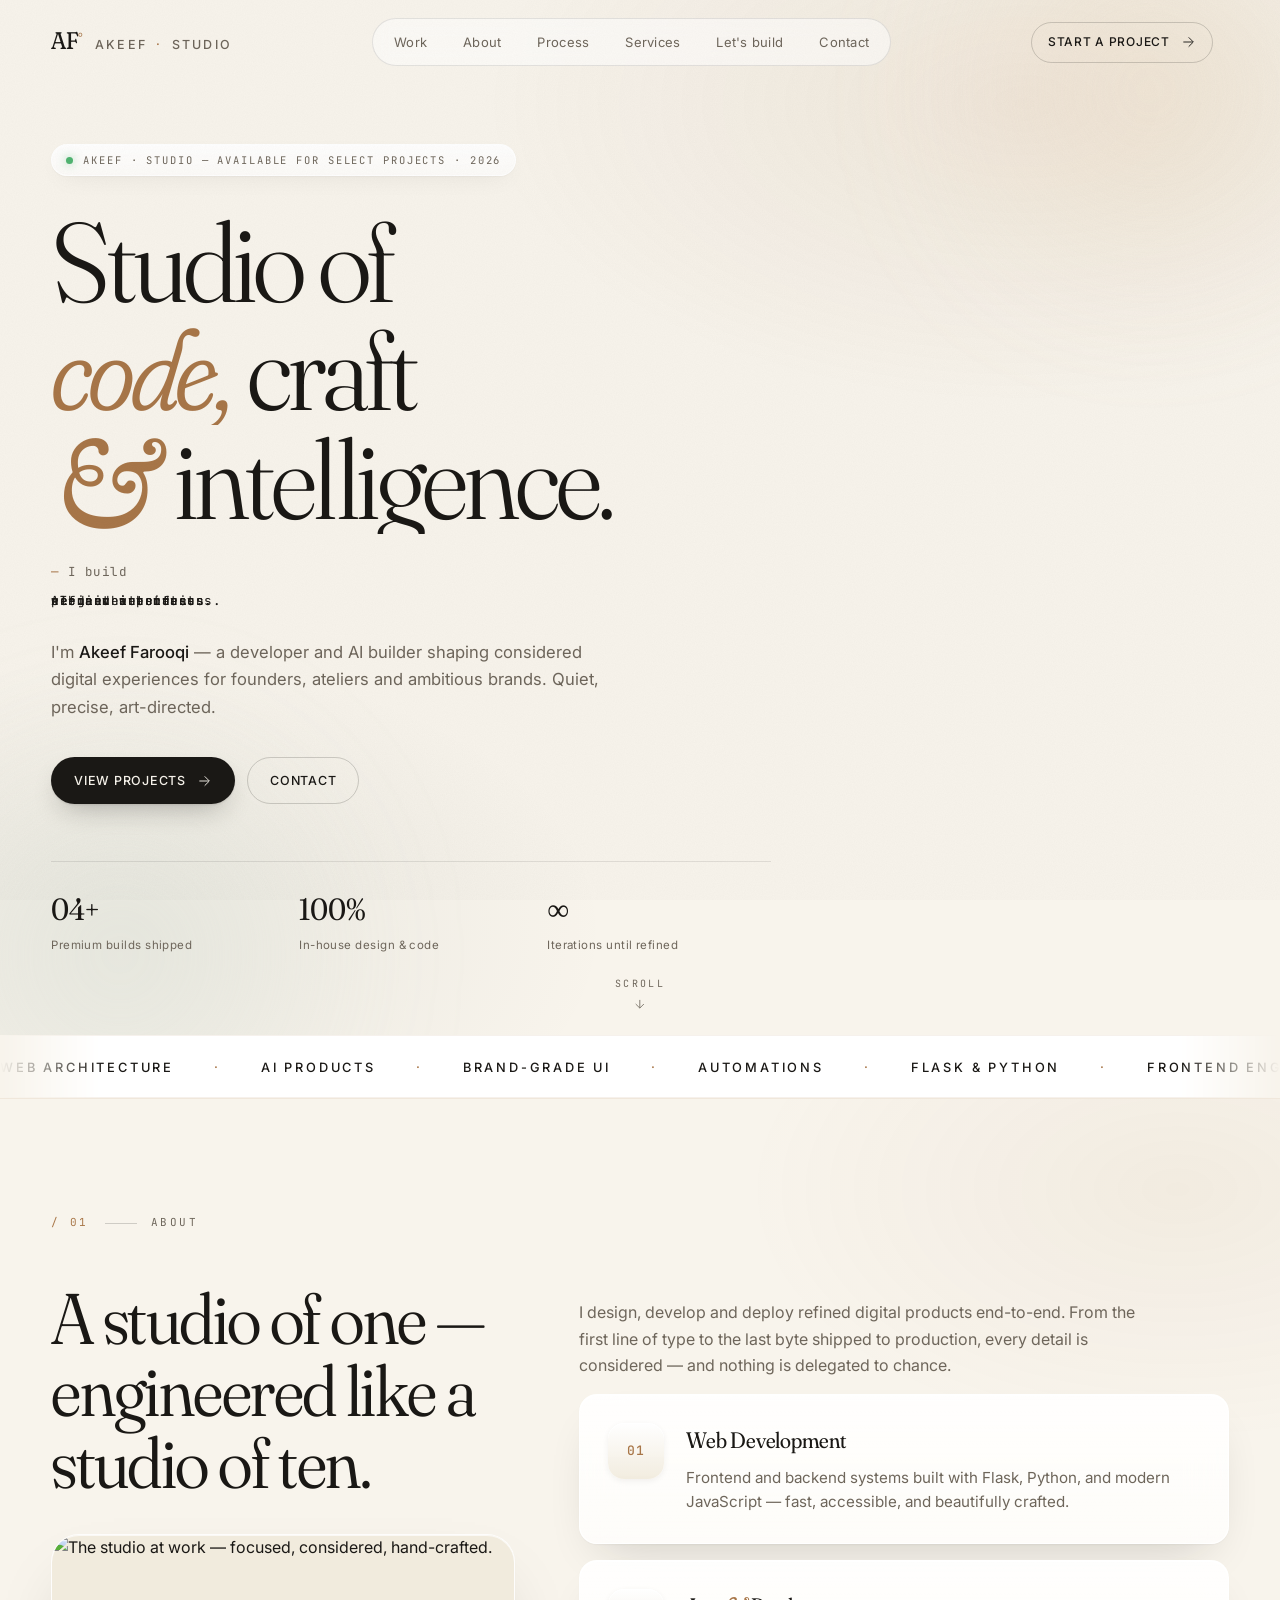
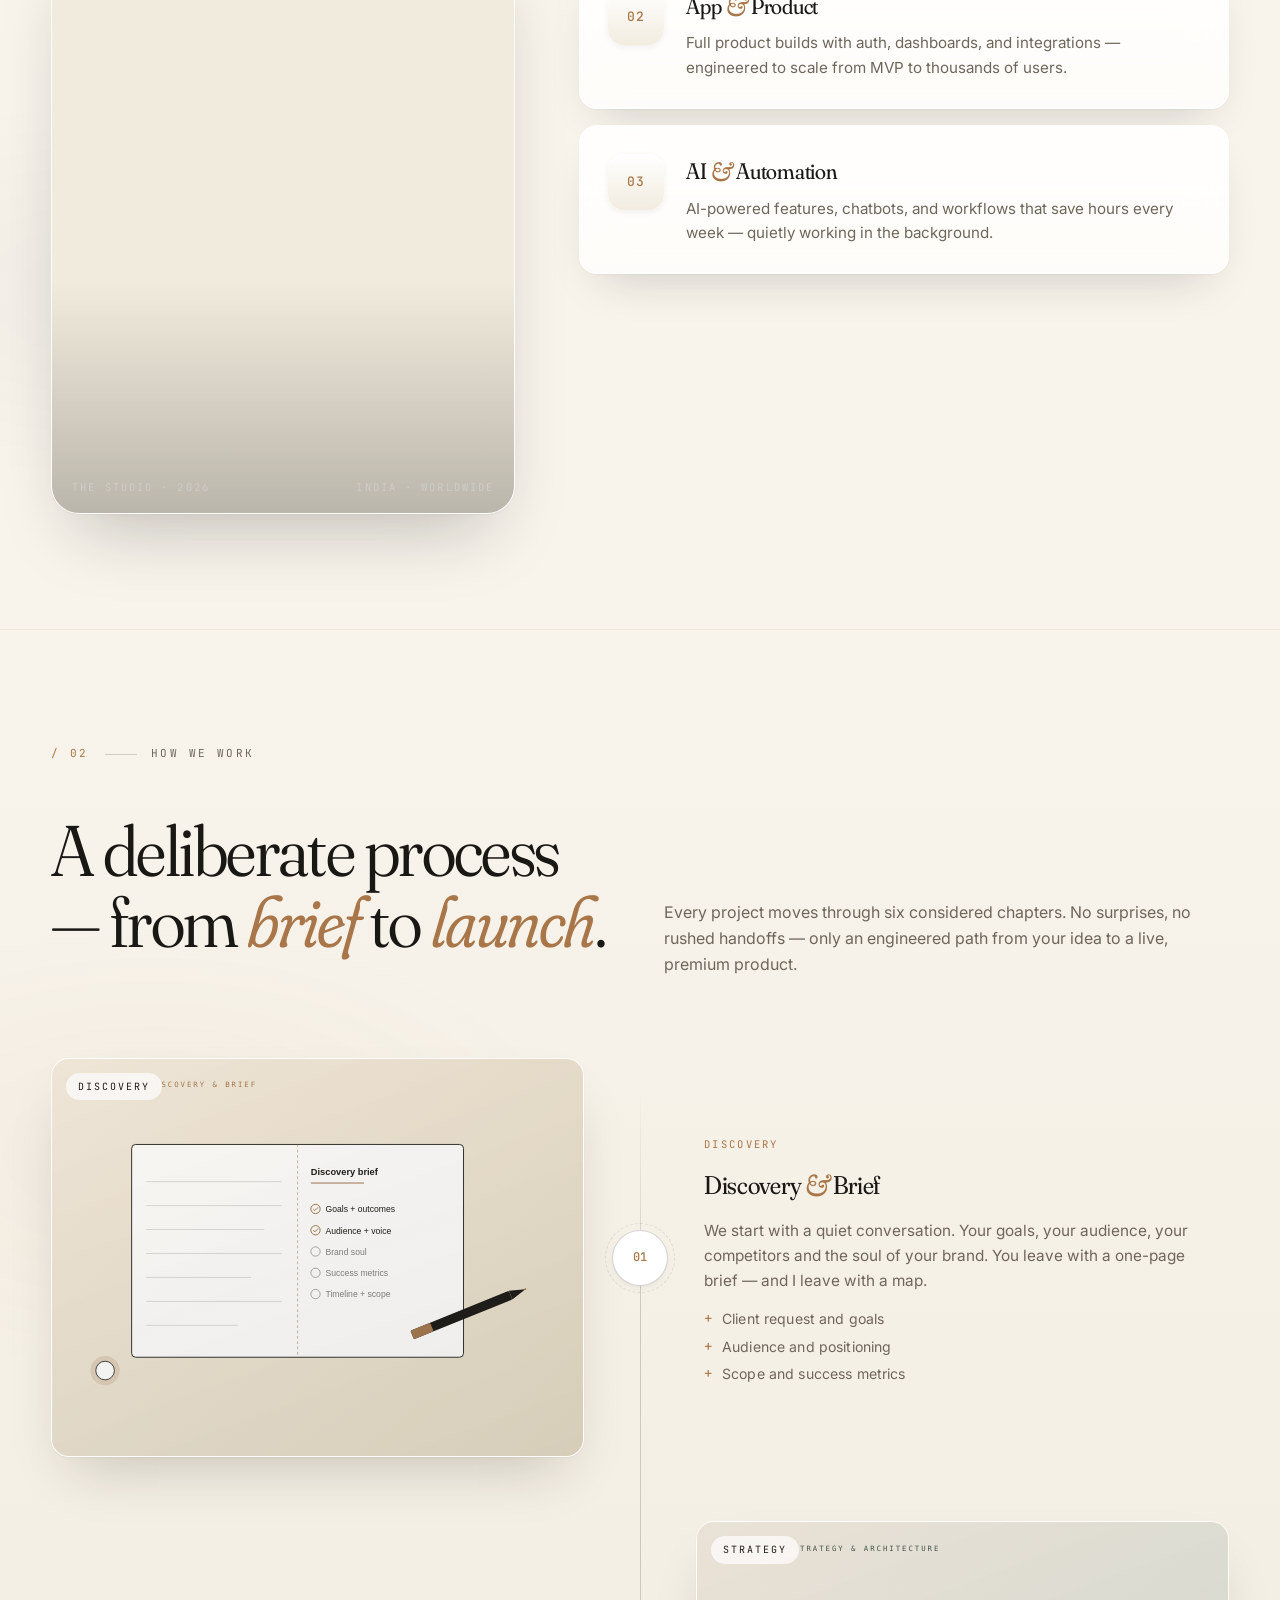
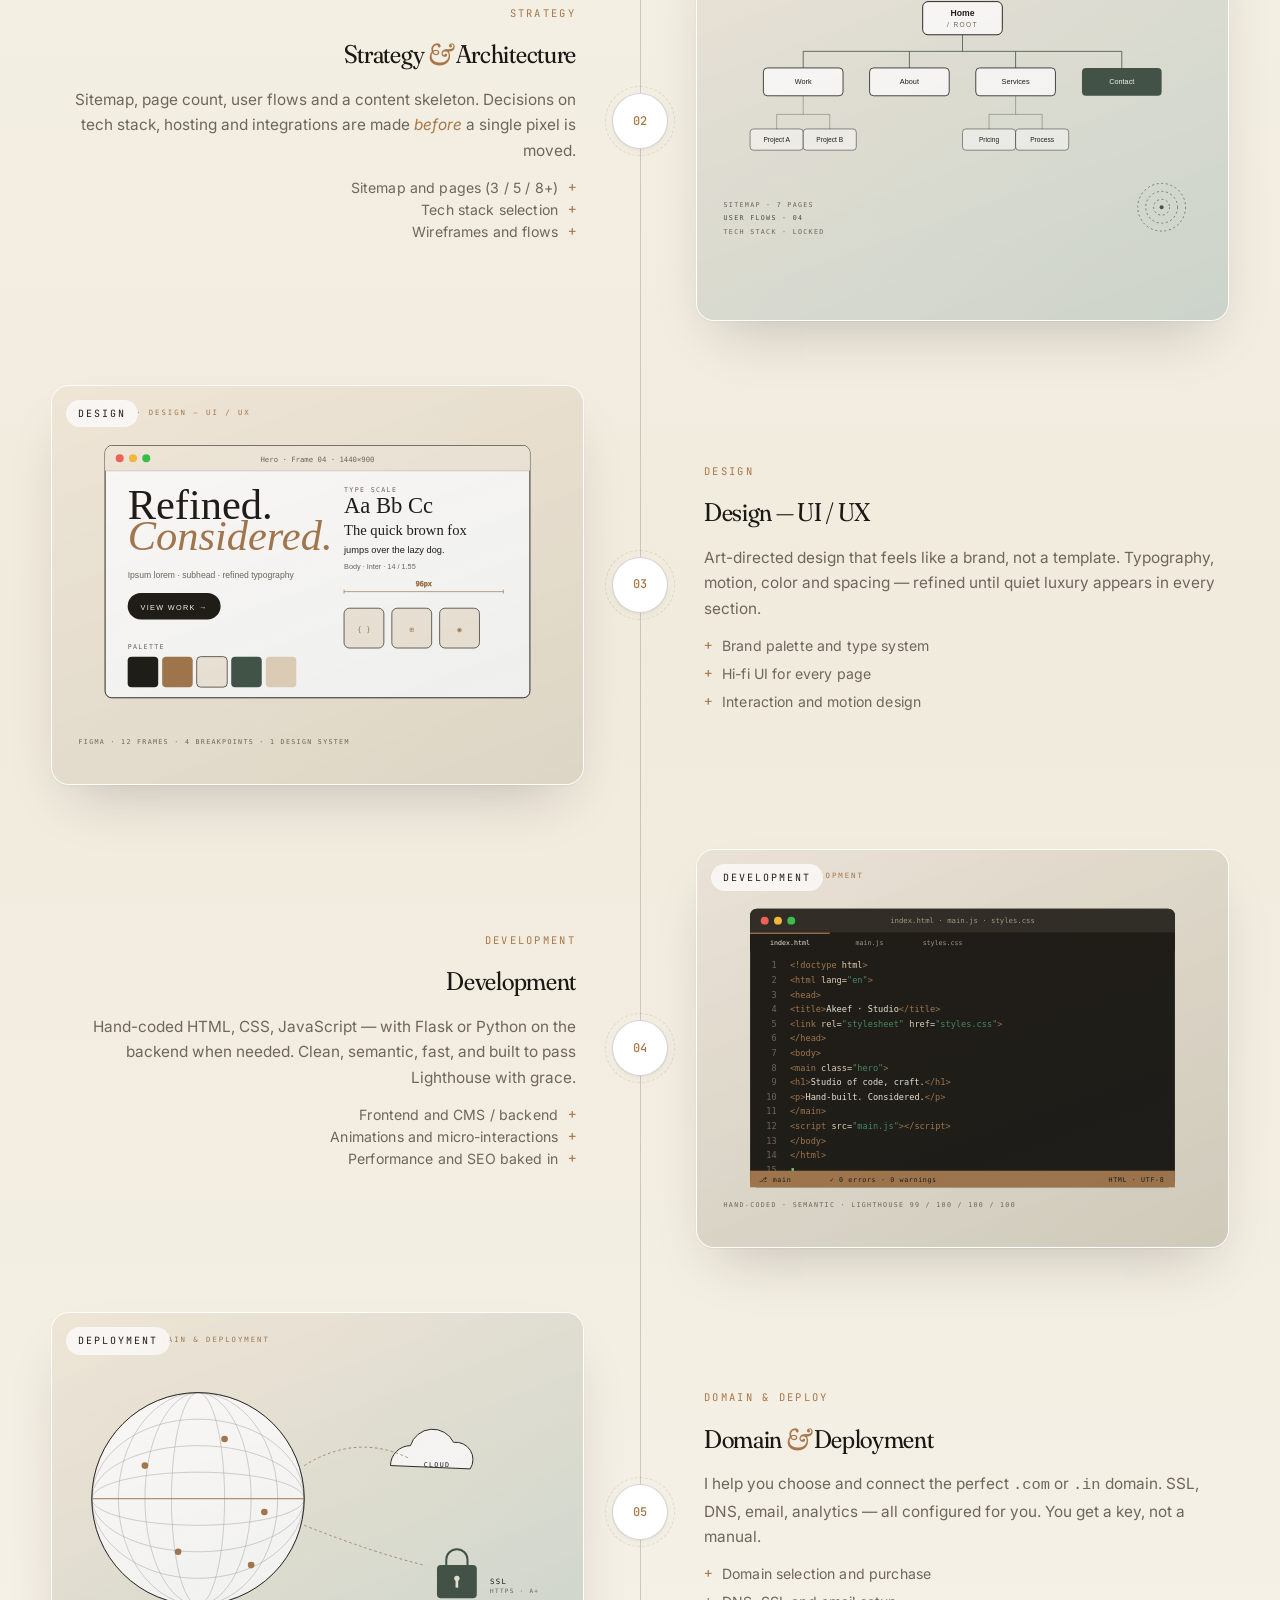
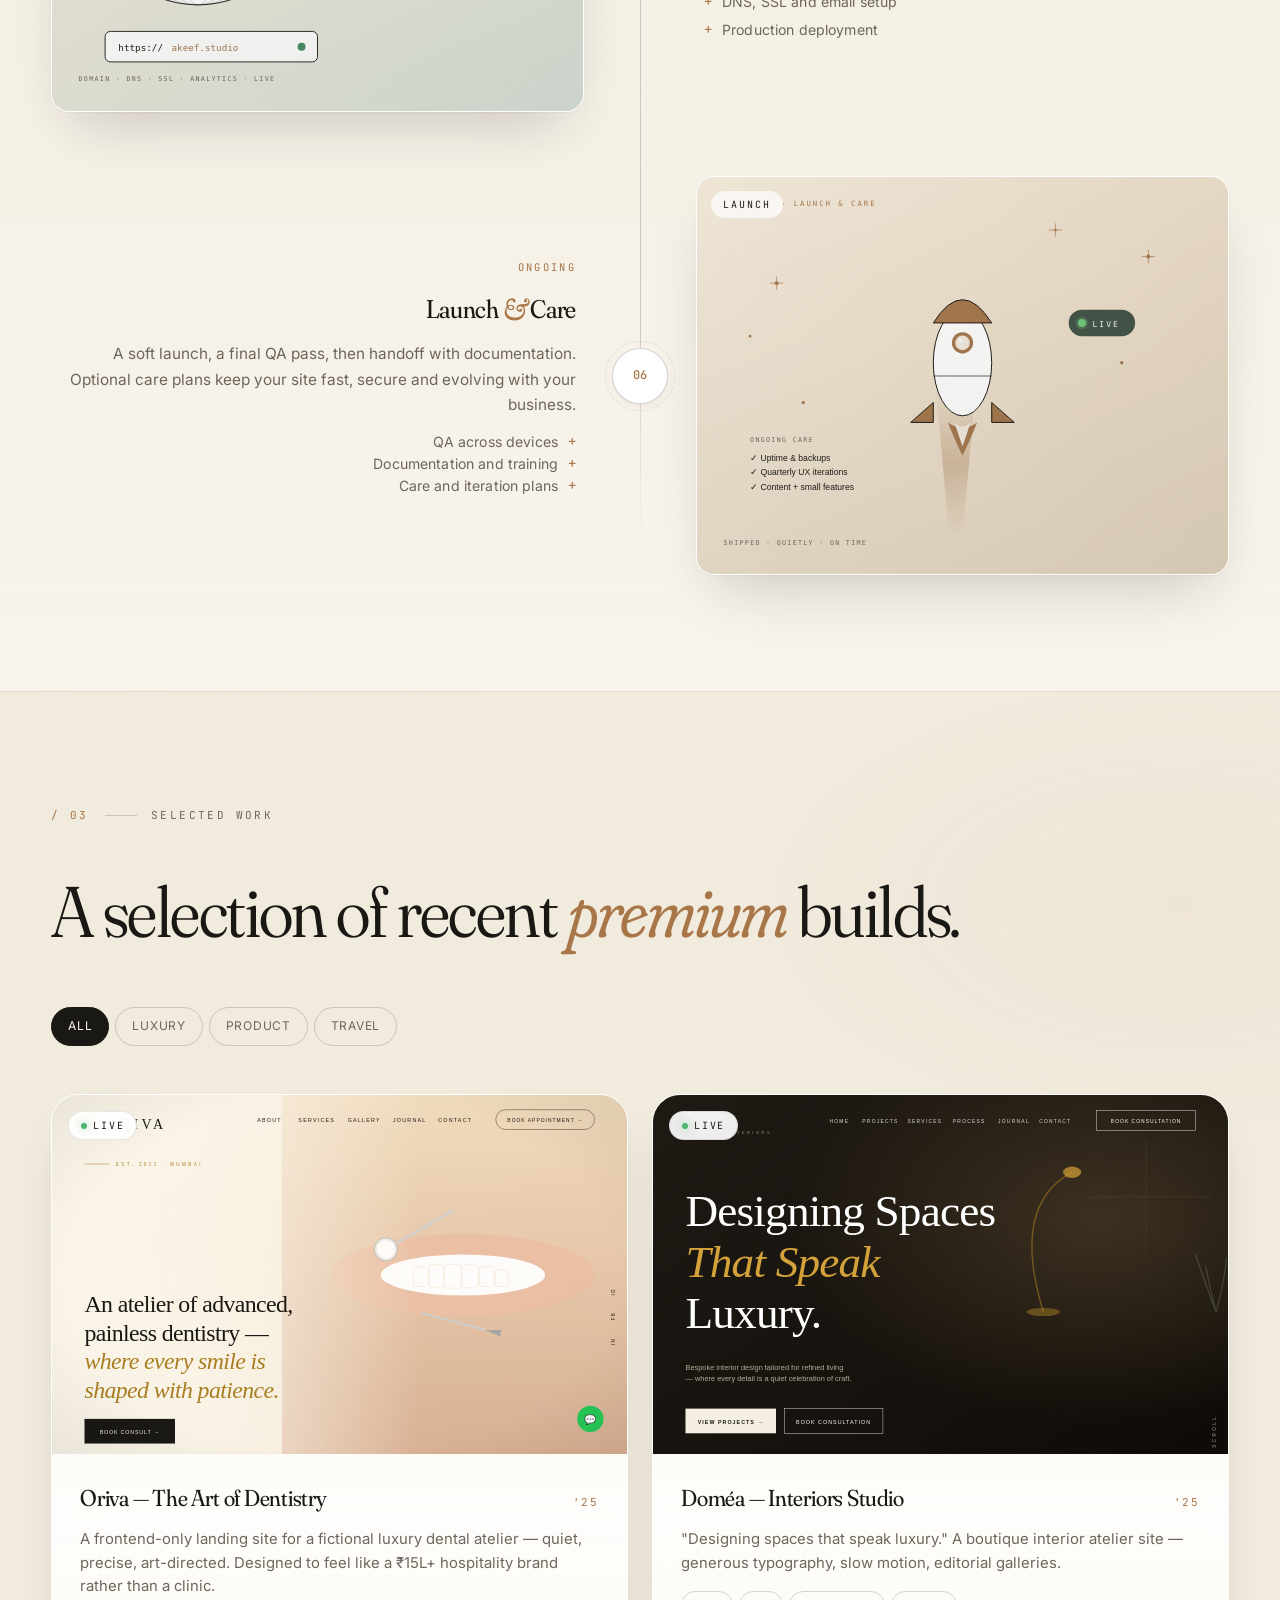
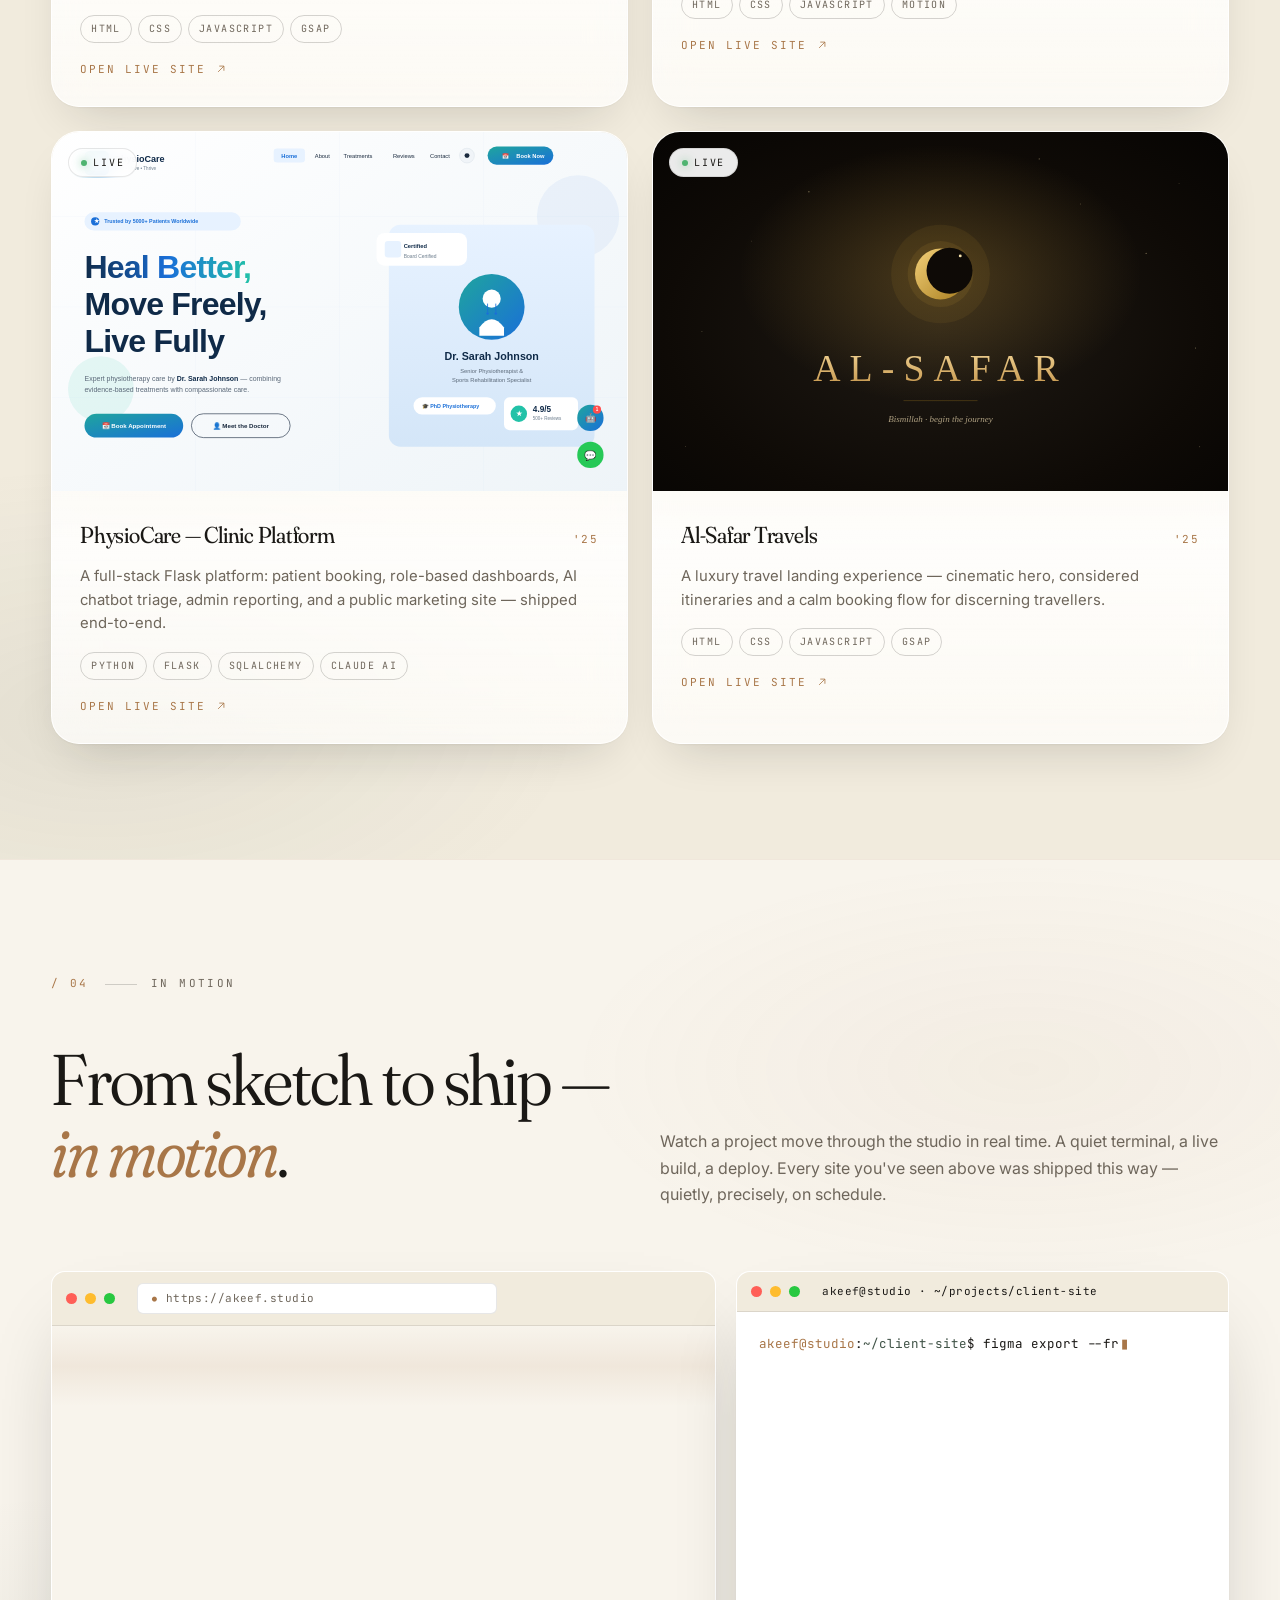
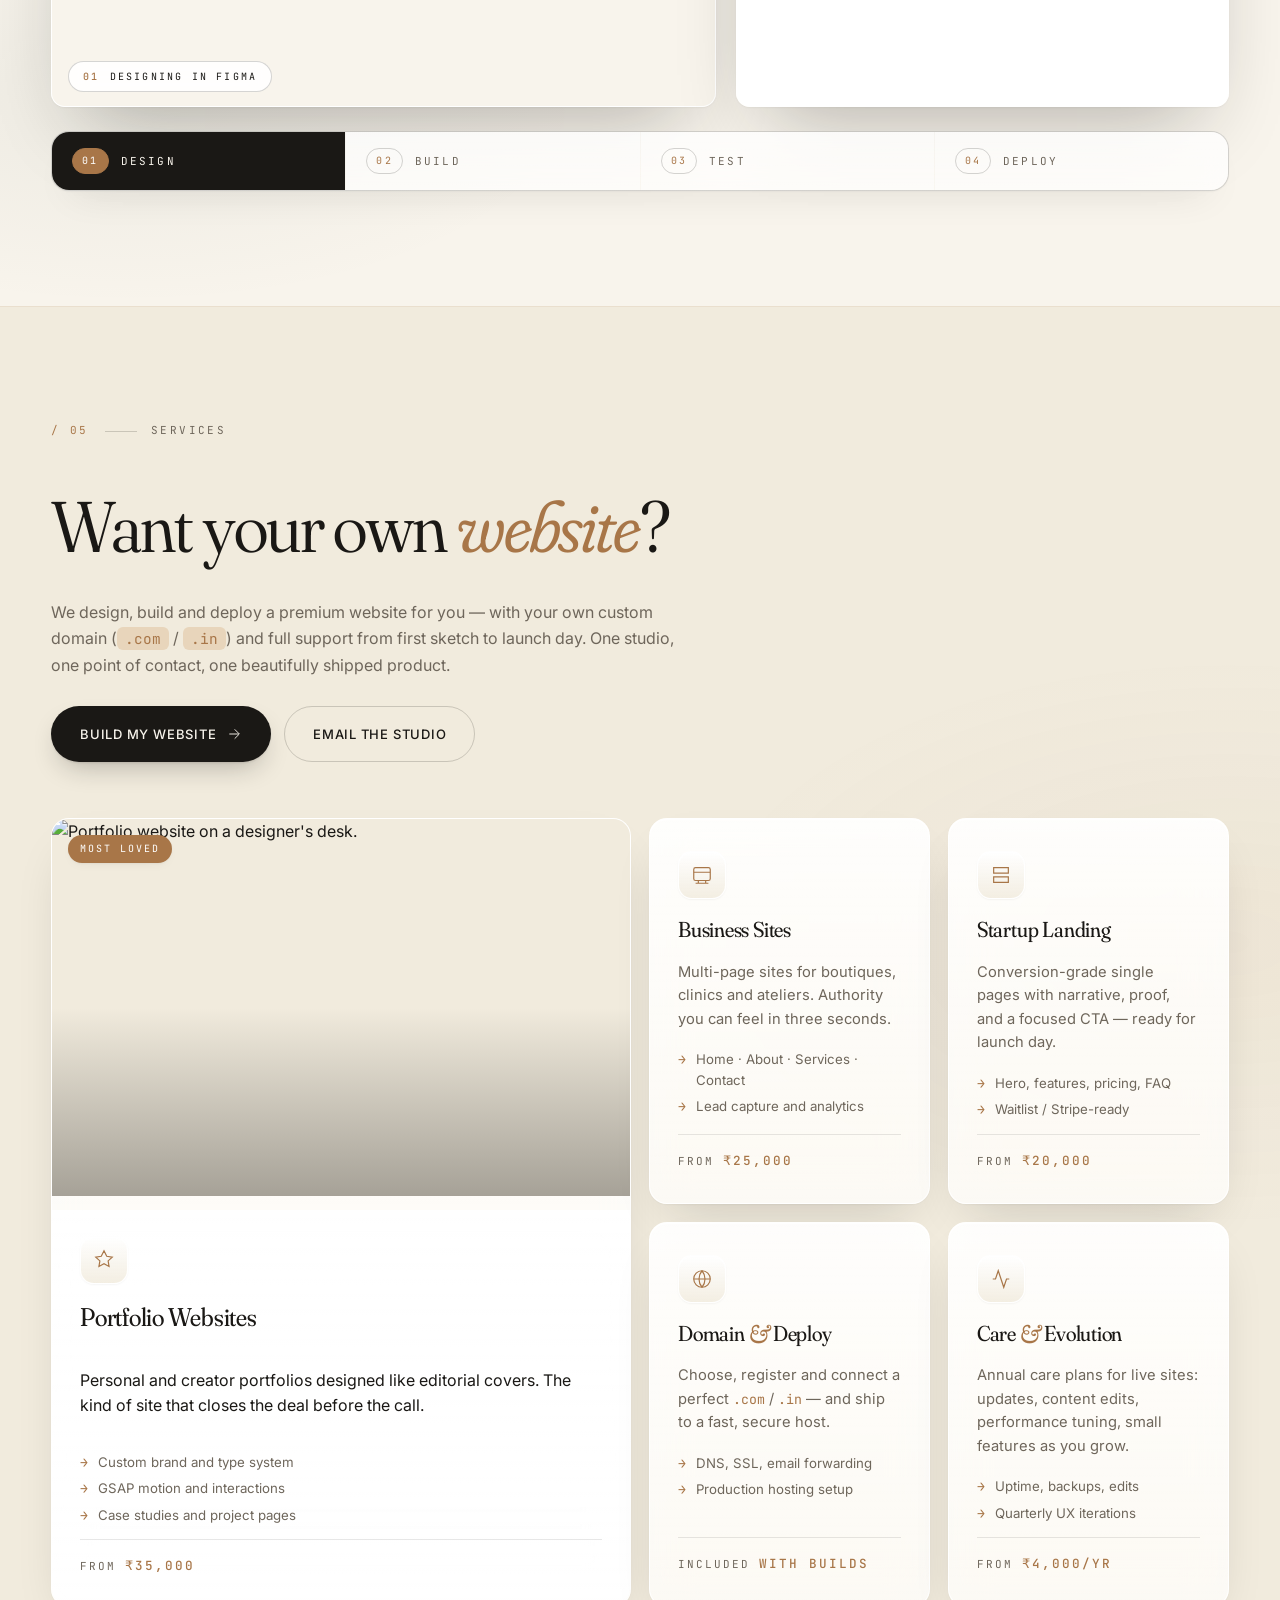
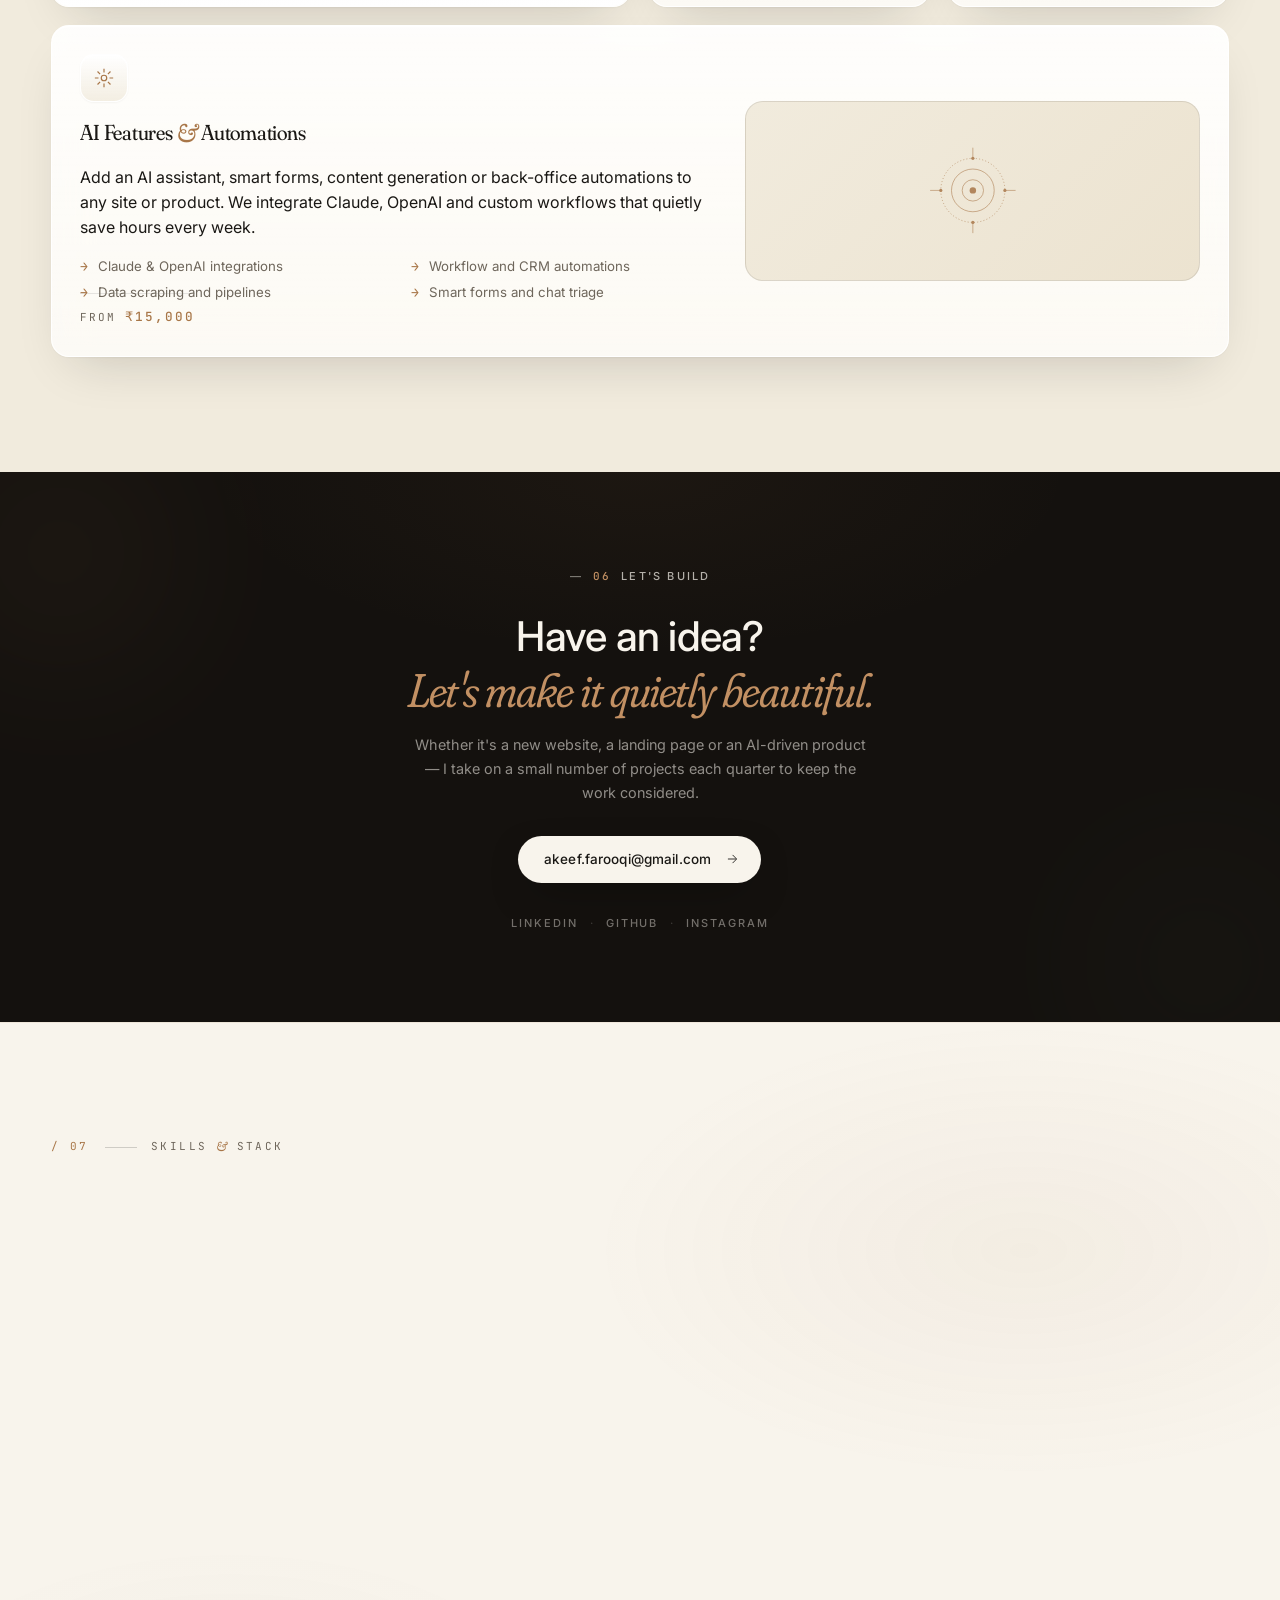
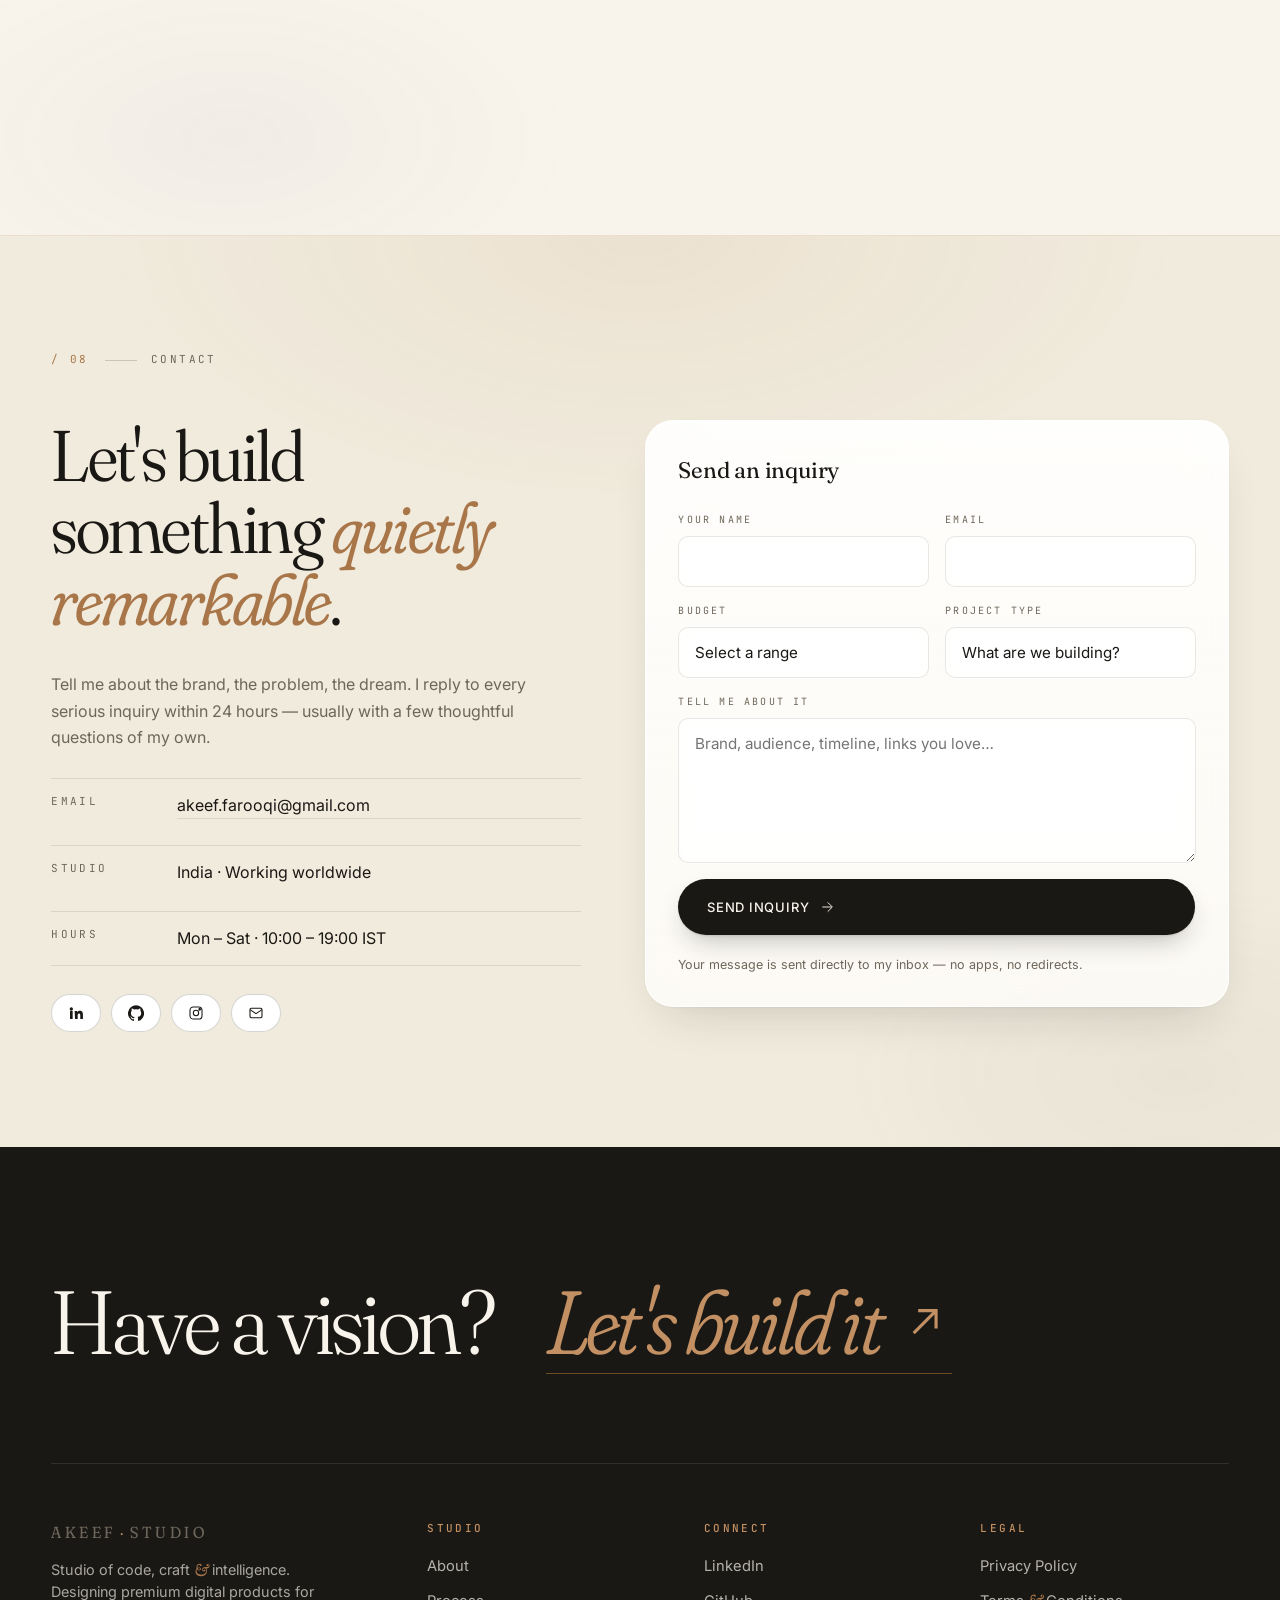
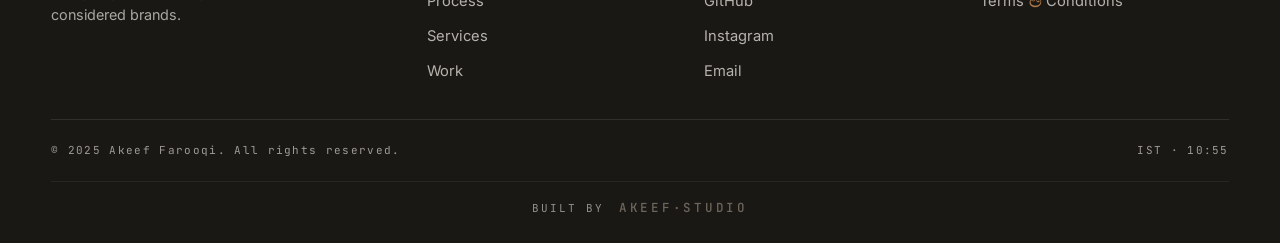
==== commit 3b61d01e: "Update footer 'Built by' link to studio site URL" ====
--- a/index.html
+++ b/index.html
@@ -1084,7 +1084,7 @@
       <span class="footer__time" id="footerTime">—</span>
     </div>
     <div class="footer__built">
-      Built by <a href="https://www.linkedin.com/in/akeeffarooqi7/" target="_blank" rel="noopener"><span
+      Built by <a href="https://akeef-studio-production.up.railway.app/" target="_blank" rel="noopener"><span
           class="footer__mark">AKEEF<span class="mark__sep">·</span>STUDIO</span></a>
     </div>
   </footer>
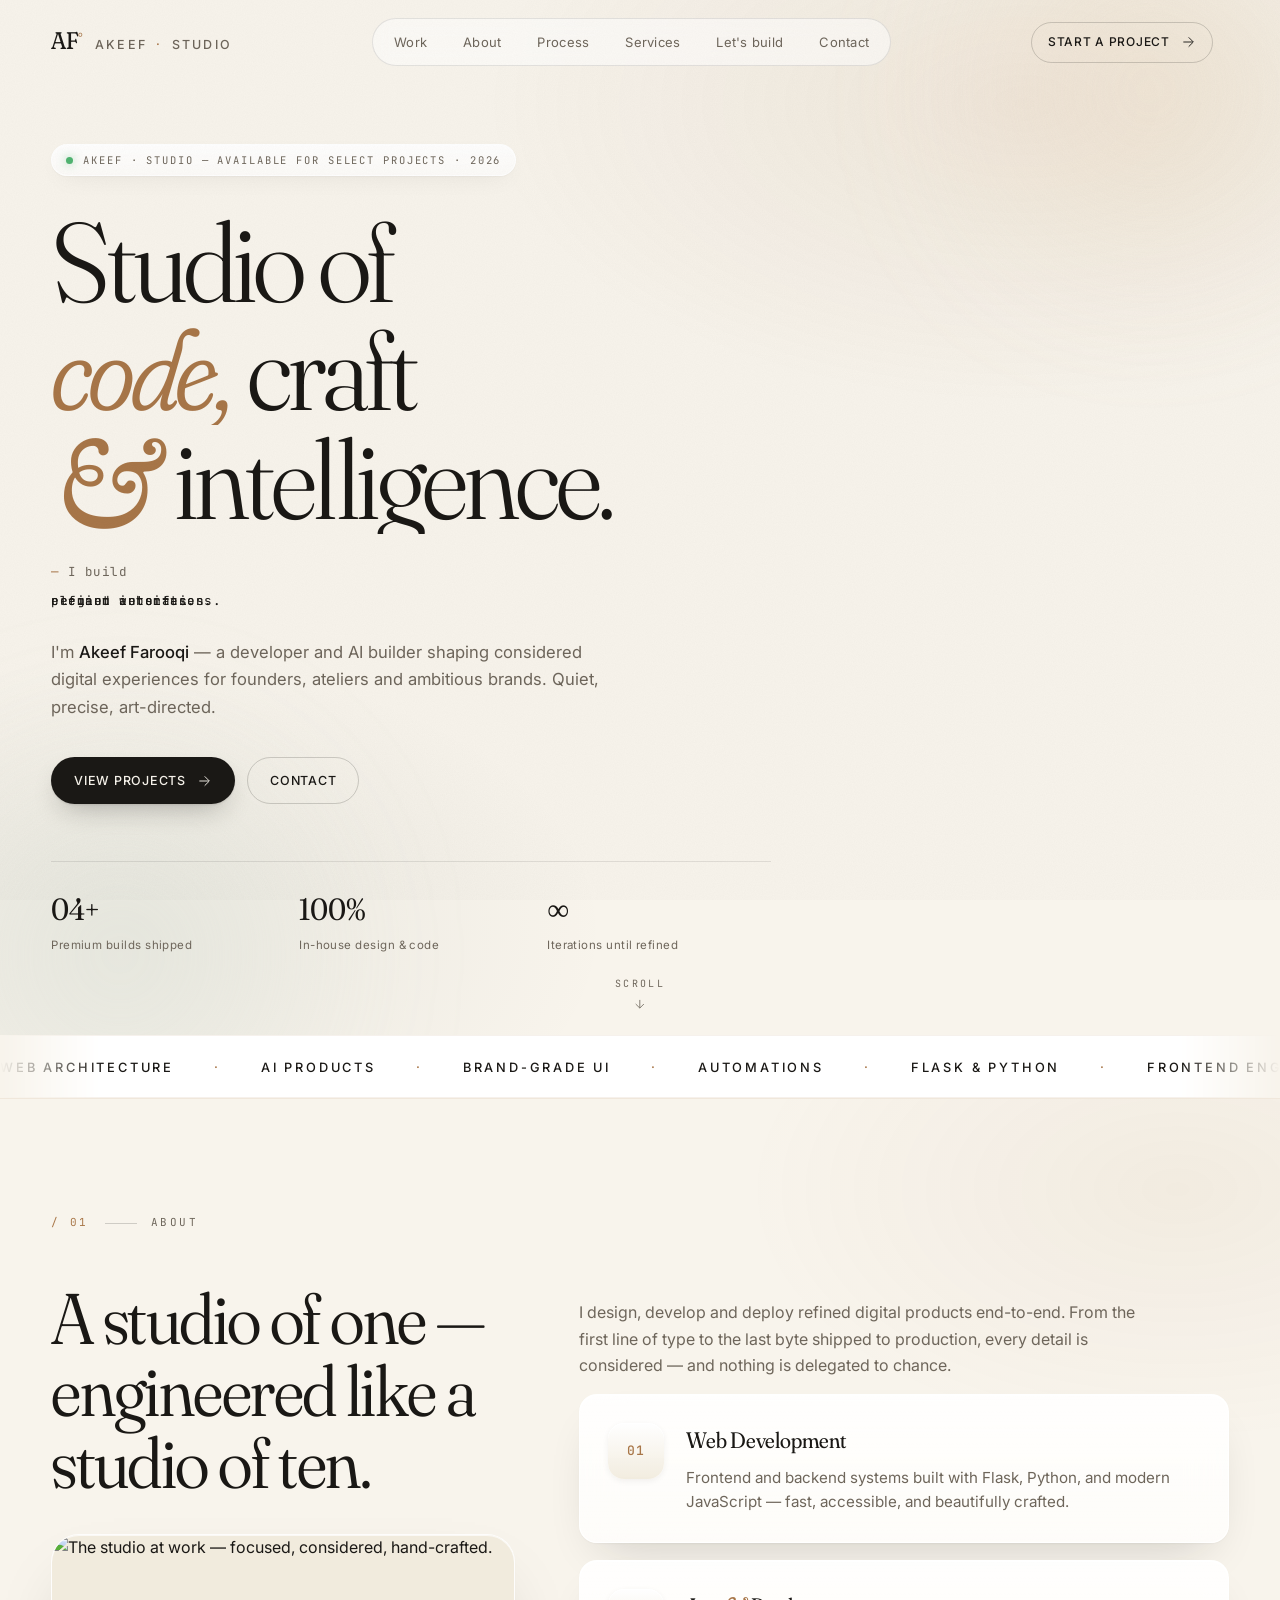
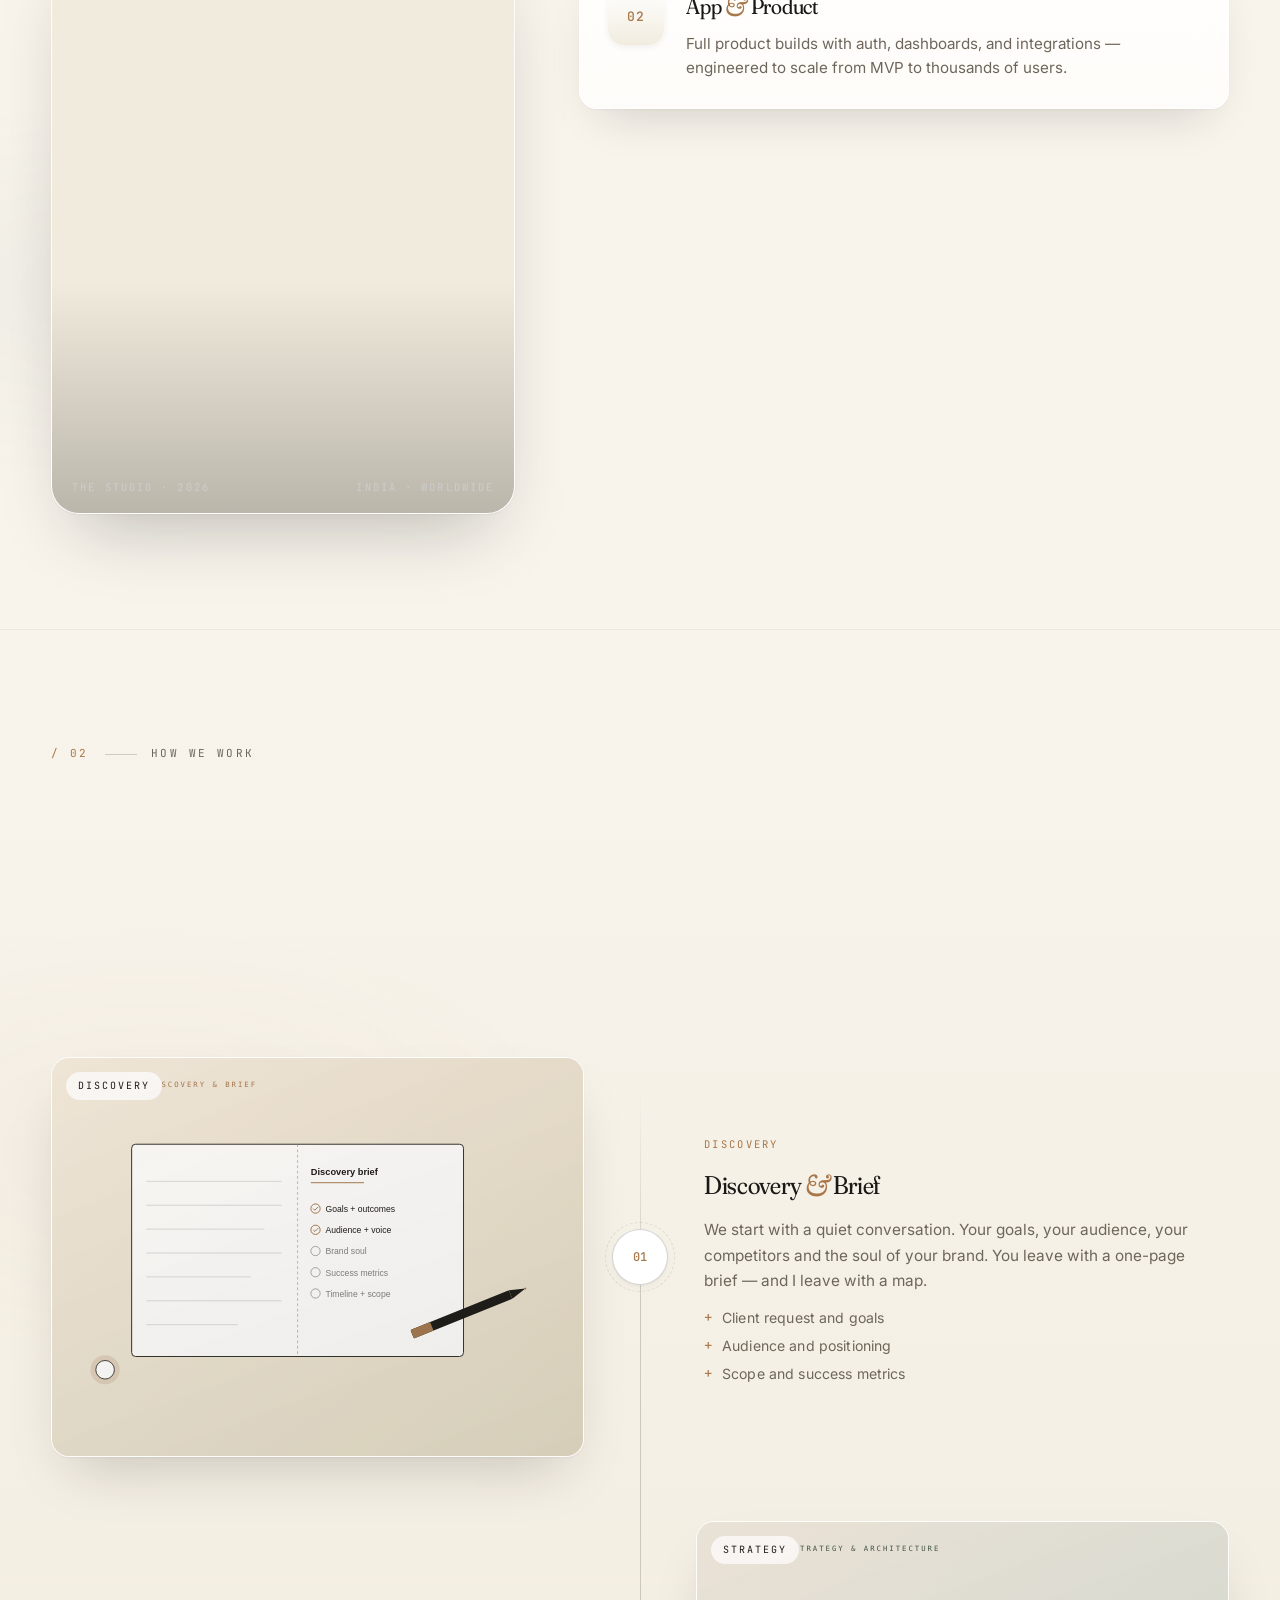
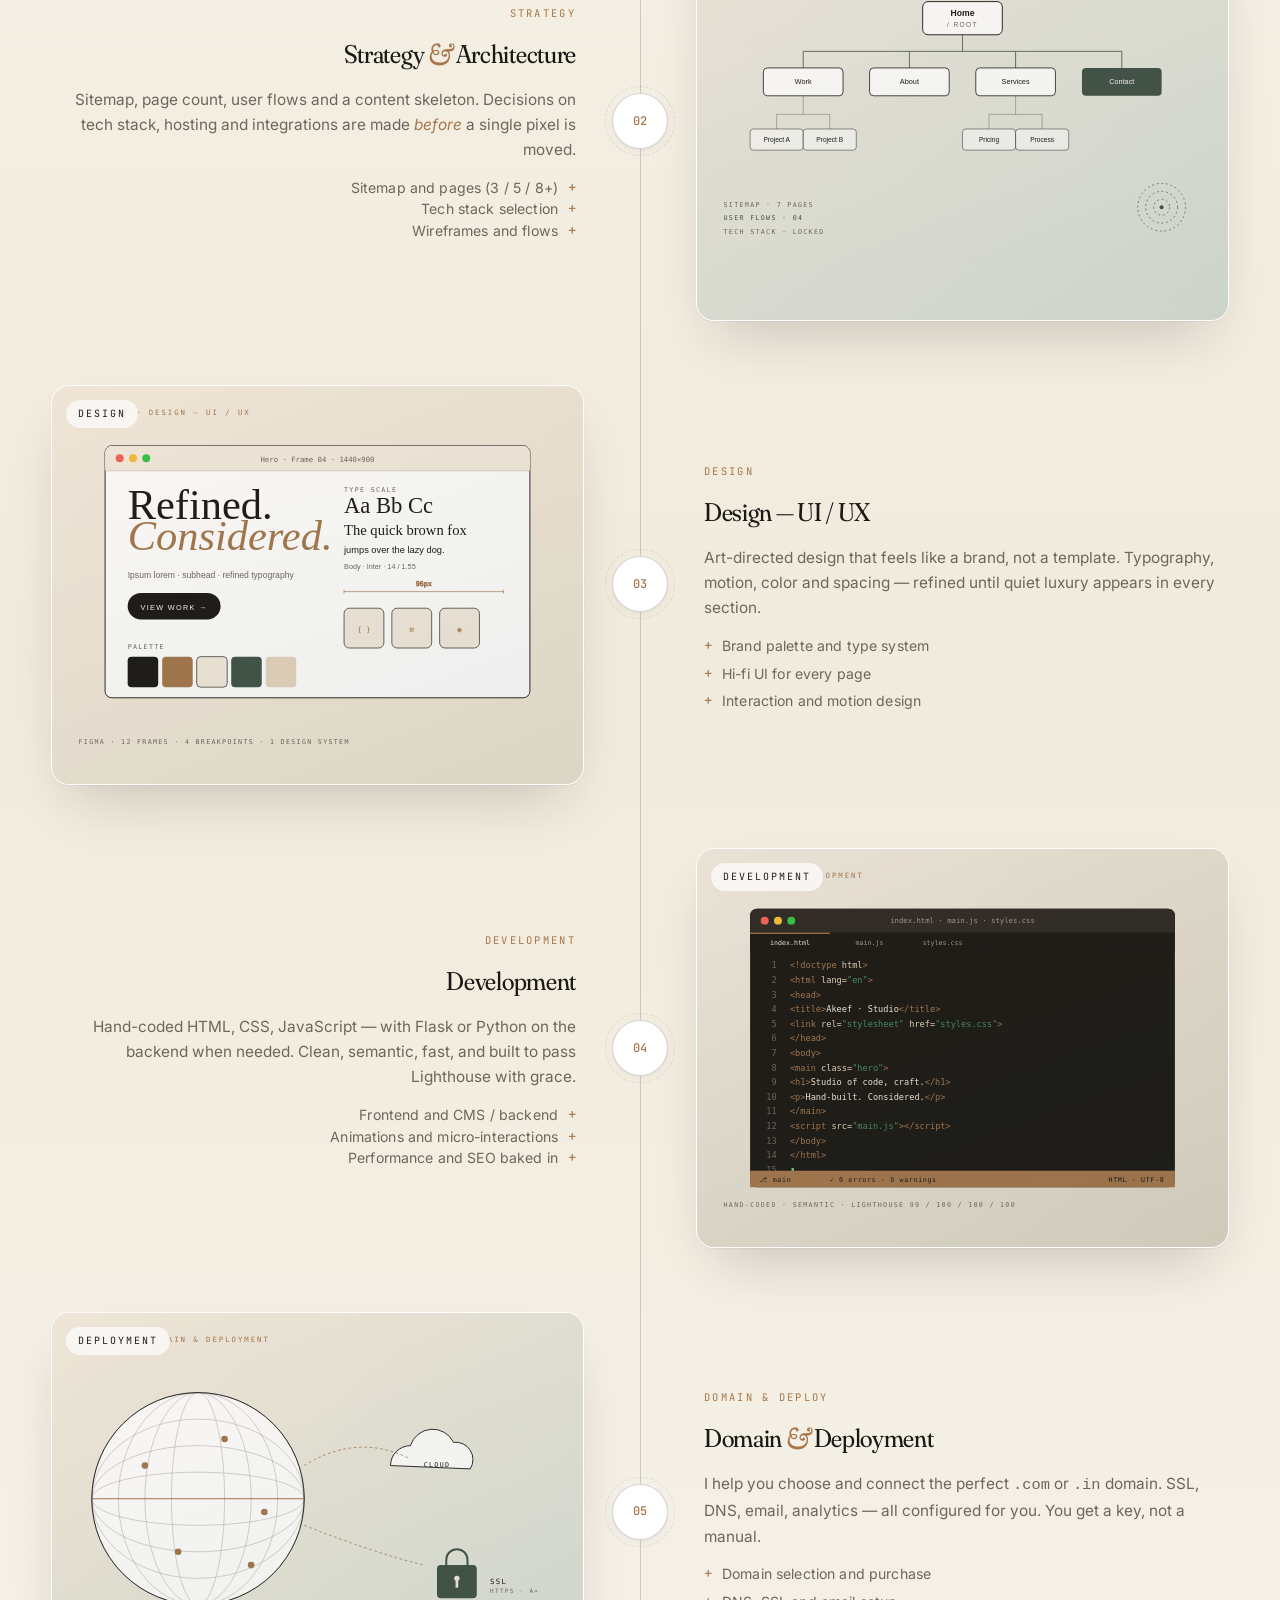
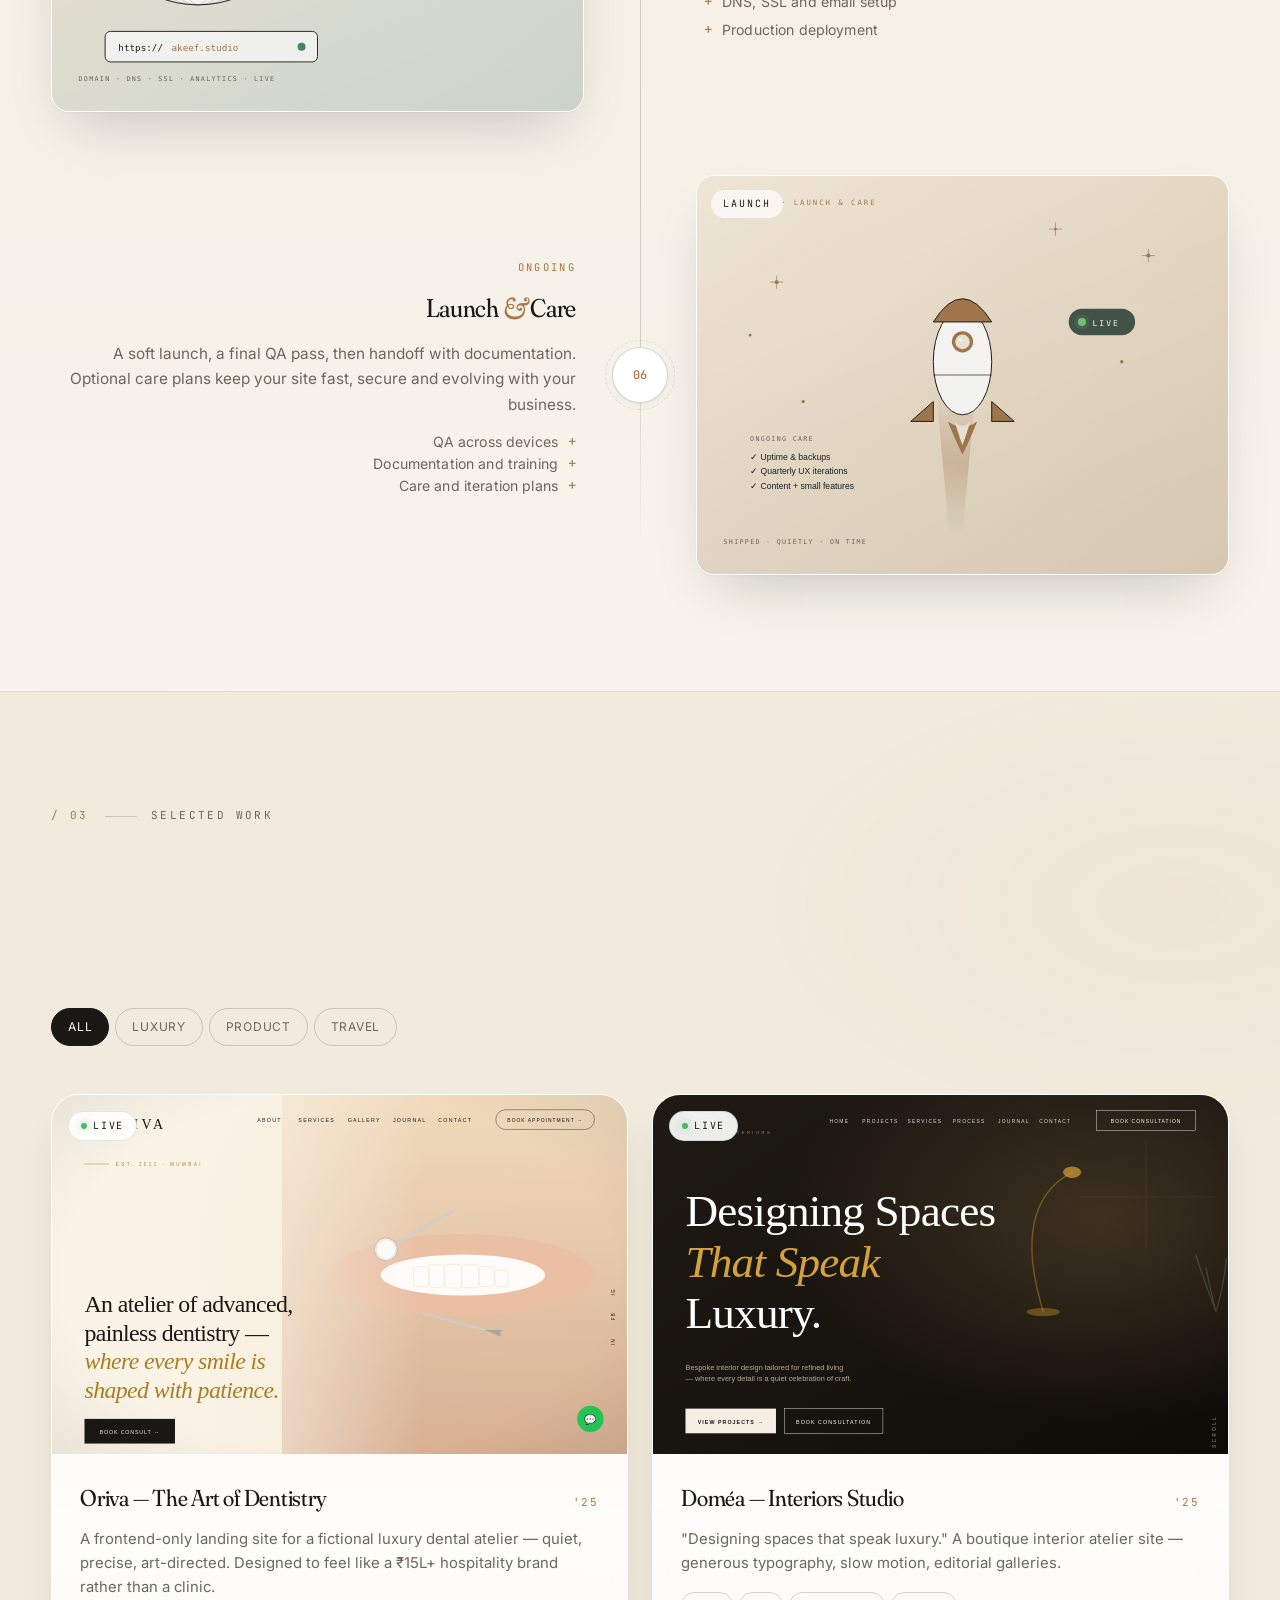
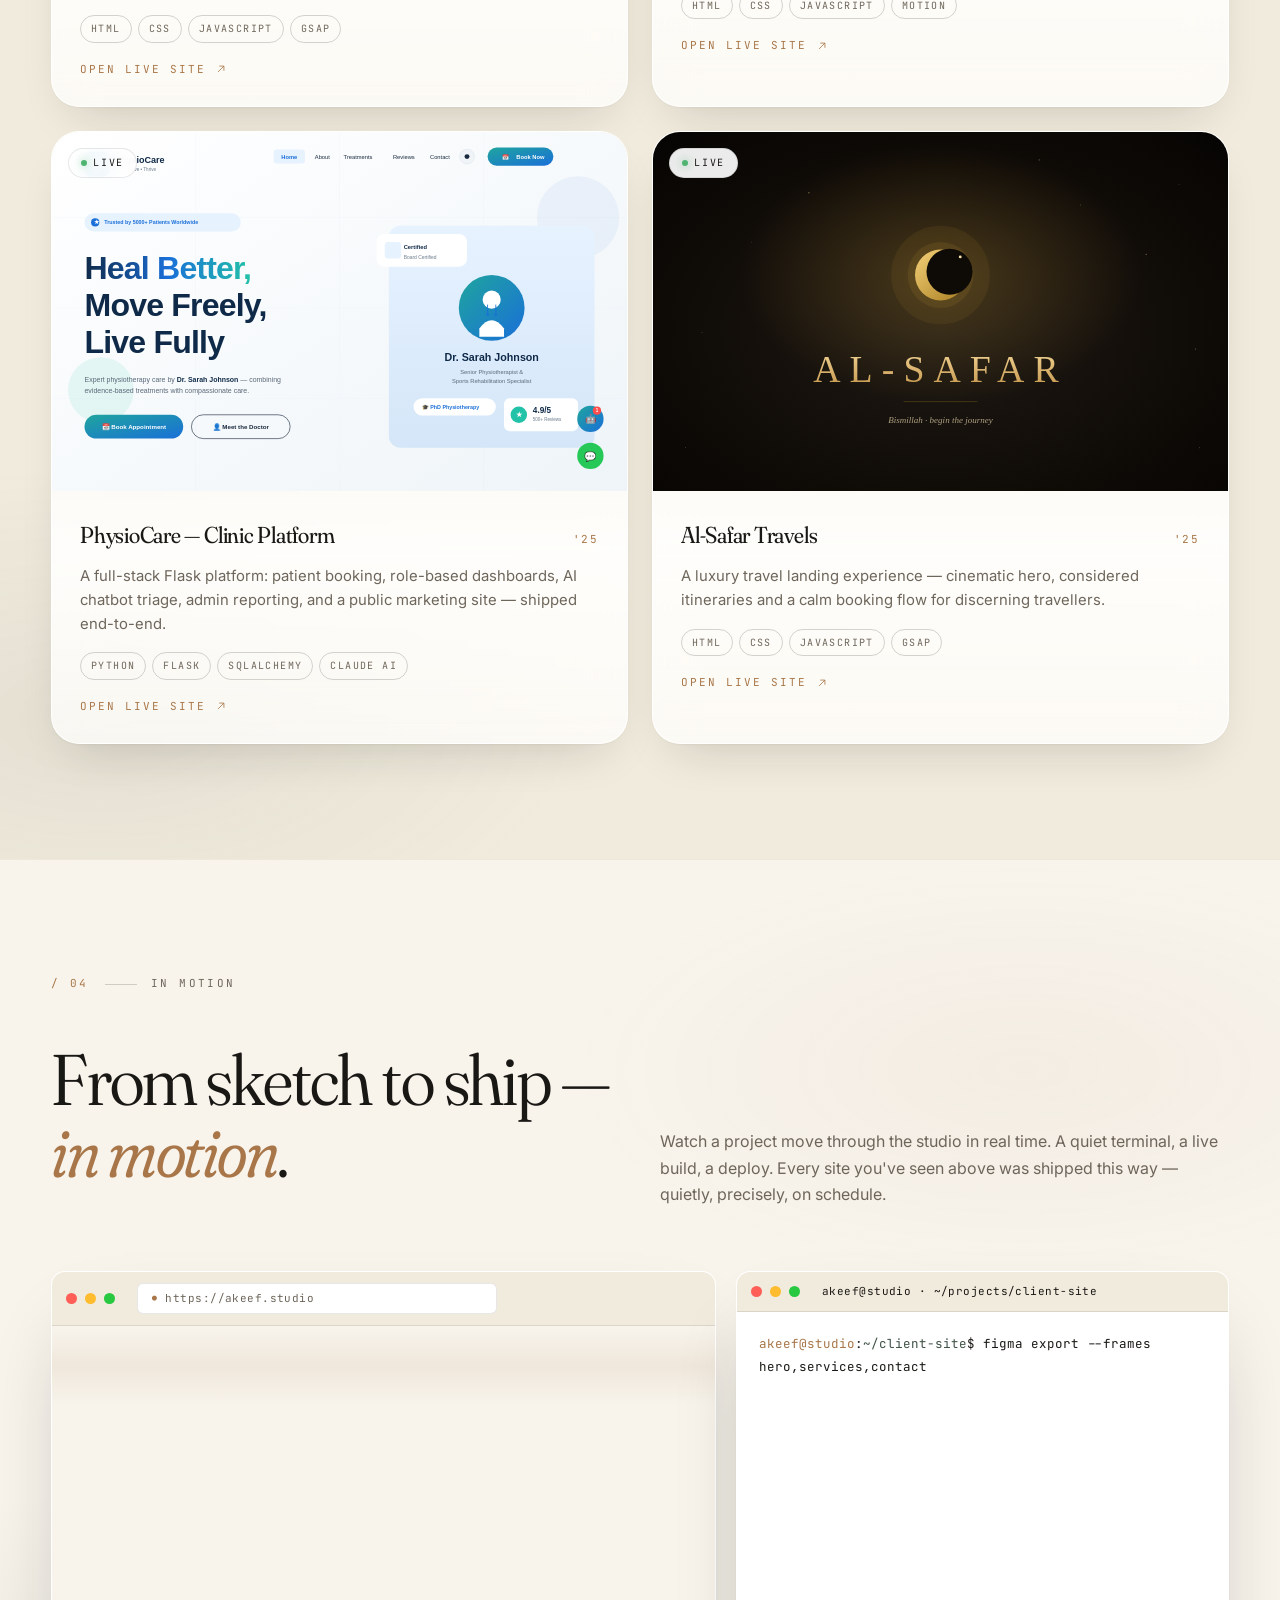
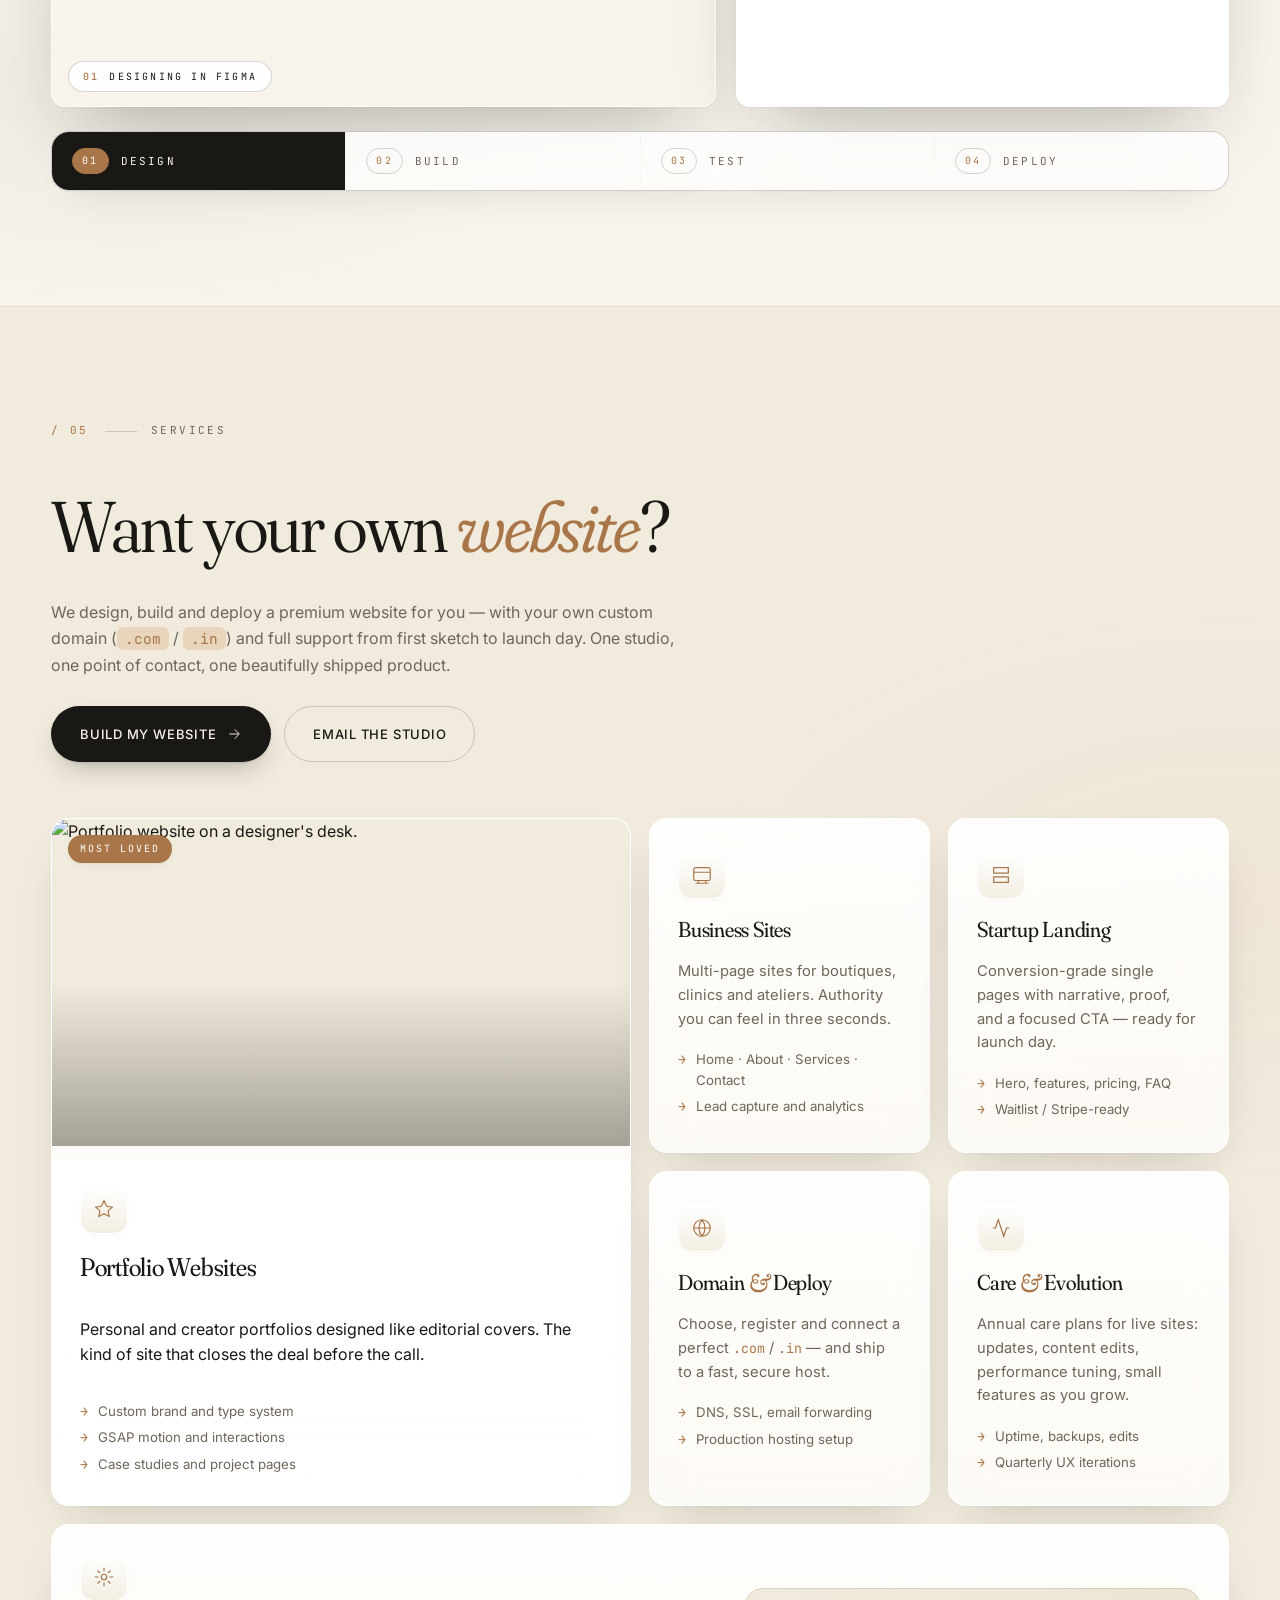
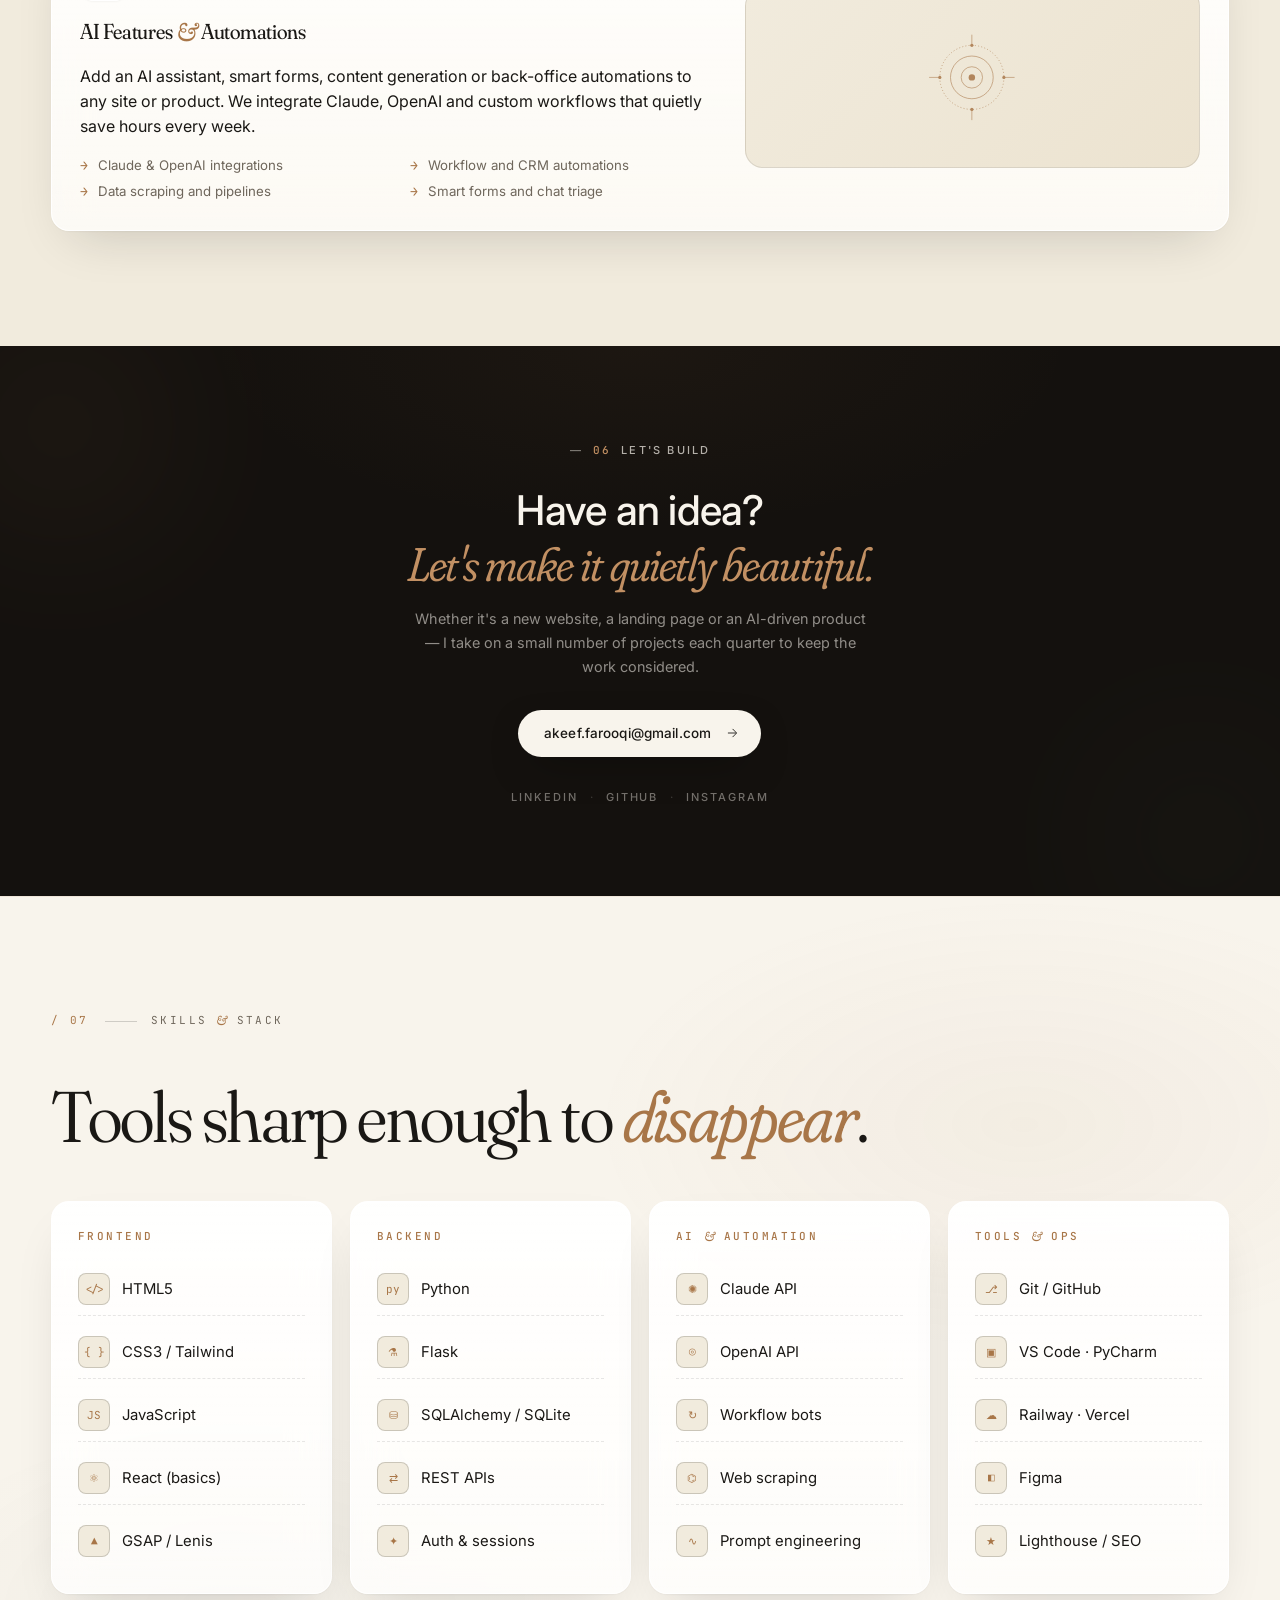
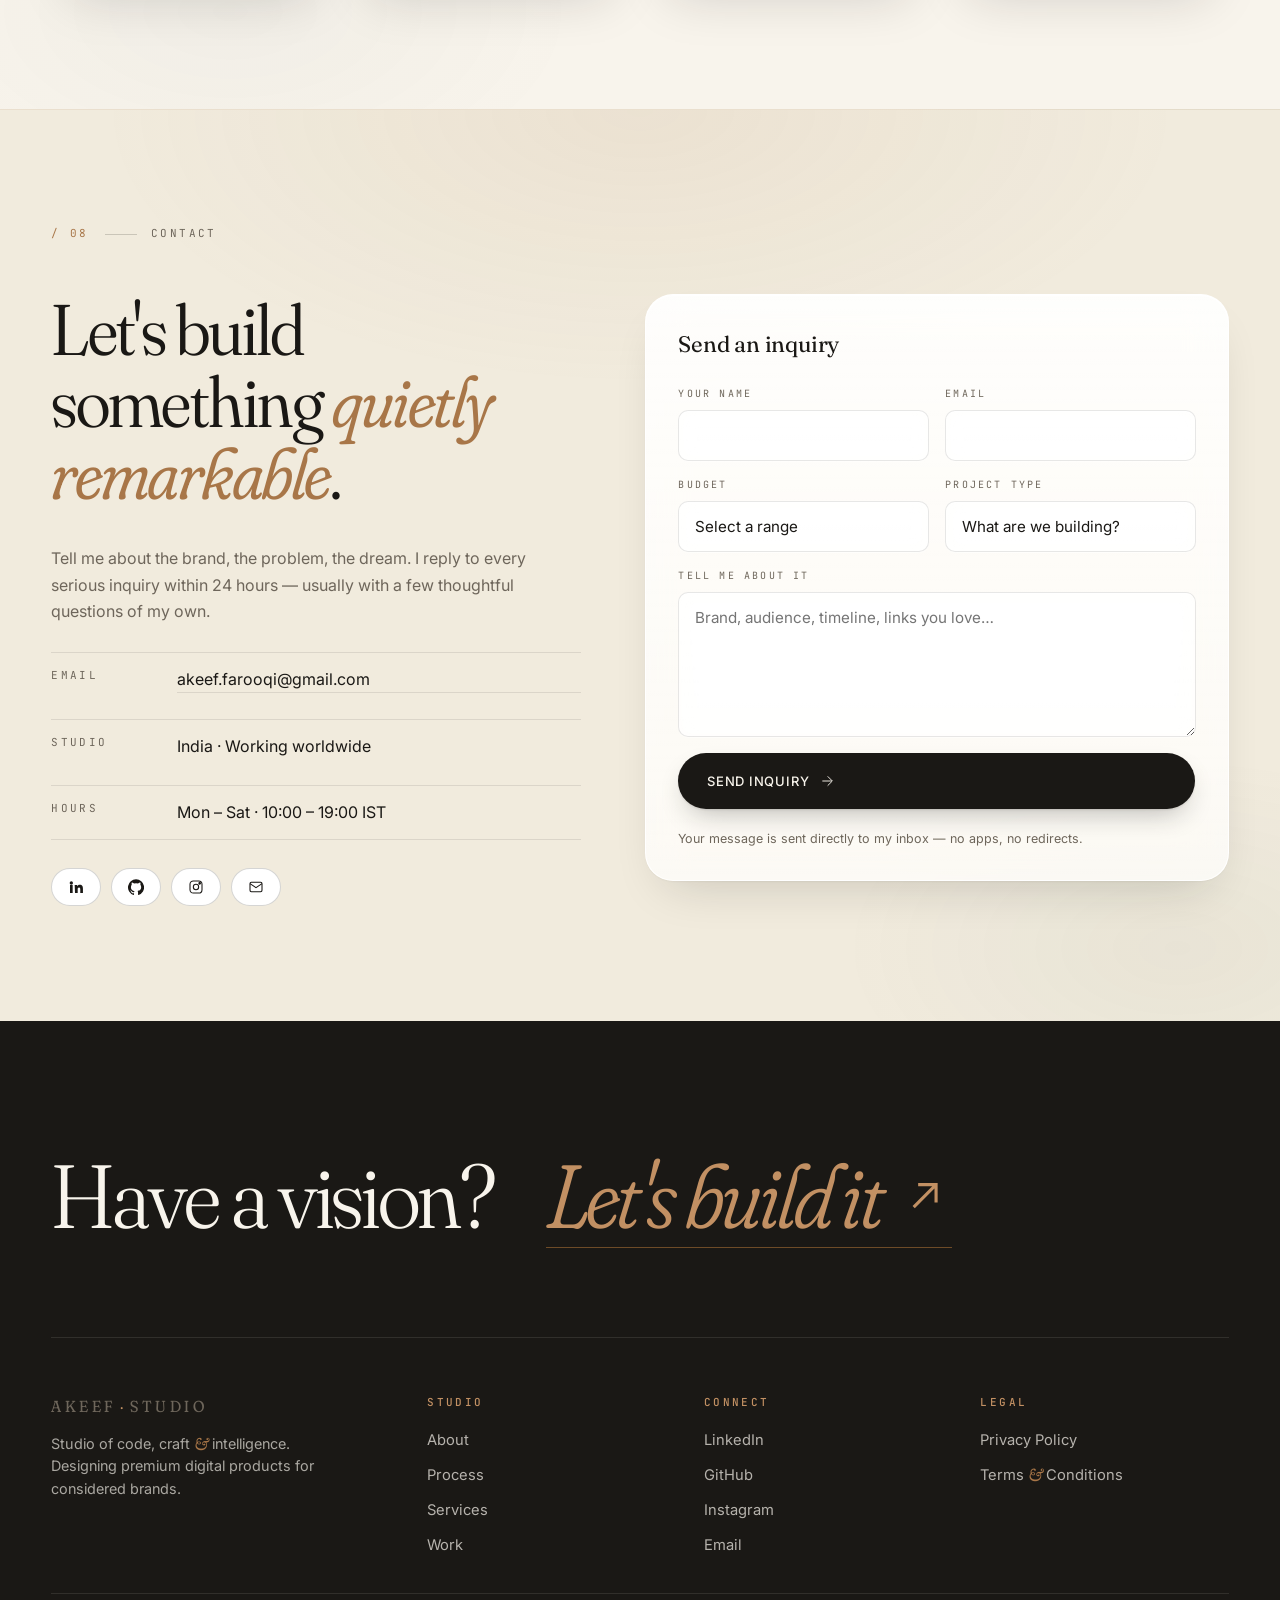
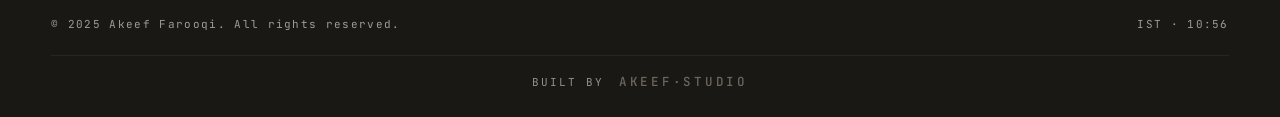
==== commit 8d3c93bd: "Comment out service pricing details in index.html Commented out pricing information for services." ====
--- a/index.html
+++ b/index.html
@@ -680,7 +680,7 @@
               <li>GSAP motion and interactions</li>
               <li>Case studies and project pages</li>
             </ul>
-            <span class="svc__from">From <em>₹35,000</em></span>
+            <!-- <span class="svc__from">From <em>₹35,000</em></span> -->
           </div>
         </article>
 
@@ -698,7 +698,7 @@
             <li>Home · About · Services · Contact</li>
             <li>Lead capture and analytics</li>
           </ul>
-          <span class="svc__from">From <em>₹25,000</em></span>
+          <!-- <span class="svc__from">From <em>₹25,000</em></span> -->
         </article>
 
         <!-- Standard card -->
@@ -714,7 +714,7 @@
             <li>Hero, features, pricing, FAQ</li>
             <li>Waitlist / Stripe-ready</li>
           </ul>
-          <span class="svc__from">From <em>₹20,000</em></span>
+          <!-- <span class="svc__from">From <em>₹20,000</em></span> -->
         </article>
 
         <!-- Standard card -->
@@ -732,7 +732,7 @@
             <li>DNS, SSL, email forwarding</li>
             <li>Production hosting setup</li>
           </ul>
-          <span class="svc__from">Included <em>with builds</em></span>
+          <!-- <span class="svc__from">Included <em>with builds</em></span> -->
         </article>
 
         <!-- Standard card -->
@@ -749,7 +749,7 @@
             <li>Uptime, backups, edits</li>
             <li>Quarterly UX iterations</li>
           </ul>
-          <span class="svc__from">From <em>₹4,000/yr</em></span>
+          <!-- <span class="svc__from">From <em>₹4,000/yr</em></span> -->
         </article>
 
         <!-- Wide card (4x1) — AI Features & Automations -->
@@ -771,7 +771,7 @@
               <li>Data scraping and pipelines</li>
               <li>Smart forms and chat triage</li>
             </ul>
-            <span class="svc__from" style="margin-top:18px">From <em>₹15,000</em></span>
+            <!-- <span class="svc__from" style="margin-top:18px">From <em>₹15,000</em></span> -->
           </div>
           <div class="svc__visual" aria-hidden="true">
             <svg viewBox="0 0 200 200" fill="none" stroke="currentColor" stroke-width="1.2">
@@ -1091,4 +1091,4 @@
 
 </body>
 
-</html>+</html>
--- a/css/styles.css
+++ b/css/styles.css
@@ -3775,6 +3775,90 @@
 }
 
 /* =========================================================
+   STABILITY + PERF FIXES
+   - Pause off-screen animations
+   - Mobile backdrop-filter trim (prevents stutter)
+   - overscroll-behavior on horizontal sliders
+   - Paint isolation on heavy sections
+   ========================================================= */
+
+/* Pause heavy animations when their section scrolls out of viewport */
+.marquee.is-paused .marquee__track,
+.motion__stage.is-paused .build *,
+.motion__stage.is-paused .build__scan,
+.hero__bg.is-paused * {
+  animation-play-state: paused !important;
+}
+
+/* Skills slider — kill horizontal-edge bounce so it doesn't propagate to the page */
+.skills__grid {
+  overscroll-behavior-x: contain;
+  overscroll-behavior-y: auto;
+  overflow-anchor: none;
+}
+
+/* Browser-level: prevent scroll-anchor jumps when dynamic content loads */
+html, body {
+  overflow-anchor: none;
+}
+
+/* Smooth iOS touch momentum */
+html { -webkit-overflow-scrolling: touch; }
+
+/* Paint isolation — limits compositor work for heavy sections */
+.work,
+.services,
+.process,
+.motion,
+.skills,
+.about {
+  contain: layout style;
+}
+.card,
+.svc,
+.pillar,
+.skillgroup,
+.tstep__media,
+.window {
+  contain: layout style paint;
+}
+
+/* === Mobile-only: lighter glass for stutter-free scrolling === */
+@media (max-width: 900px) {
+  .card,
+  .svc,
+  .pillar,
+  .contact__form,
+  .skillgroup,
+  .motion__steps,
+  .hero__eyebrow {
+    -webkit-backdrop-filter: blur(10px) saturate(140%);
+            backdrop-filter: blur(10px) saturate(140%);
+  }
+  /* The macOS-style window mocks have heavy content + animations.
+     Drop the blur entirely and use a solid translucent surface instead. */
+  .window {
+    -webkit-backdrop-filter: none;
+            backdrop-filter: none;
+    background: var(--surface);
+  }
+  /* Marquee mask softer for stability on Android browsers */
+  .marquee {
+    -webkit-mask-image: linear-gradient(90deg, transparent 0%, #000 4%, #000 96%, transparent 100%);
+            mask-image: linear-gradient(90deg, transparent 0%, #000 4%, #000 96%, transparent 100%);
+  }
+  /* Hero orbs: drop will-change so the browser doesn't reserve a layer for parallax */
+  .hero__orb { will-change: auto; }
+}
+
+/* iOS-specific: smooth momentum on horizontal sliders */
+@supports (-webkit-touch-callout: none) {
+  .skills__grid {
+    -webkit-overflow-scrolling: touch;
+  }
+}
+
+/* =========================================================
    Reduced motion
    ========================================================= */
 @media (prefers-reduced-motion: reduce) {
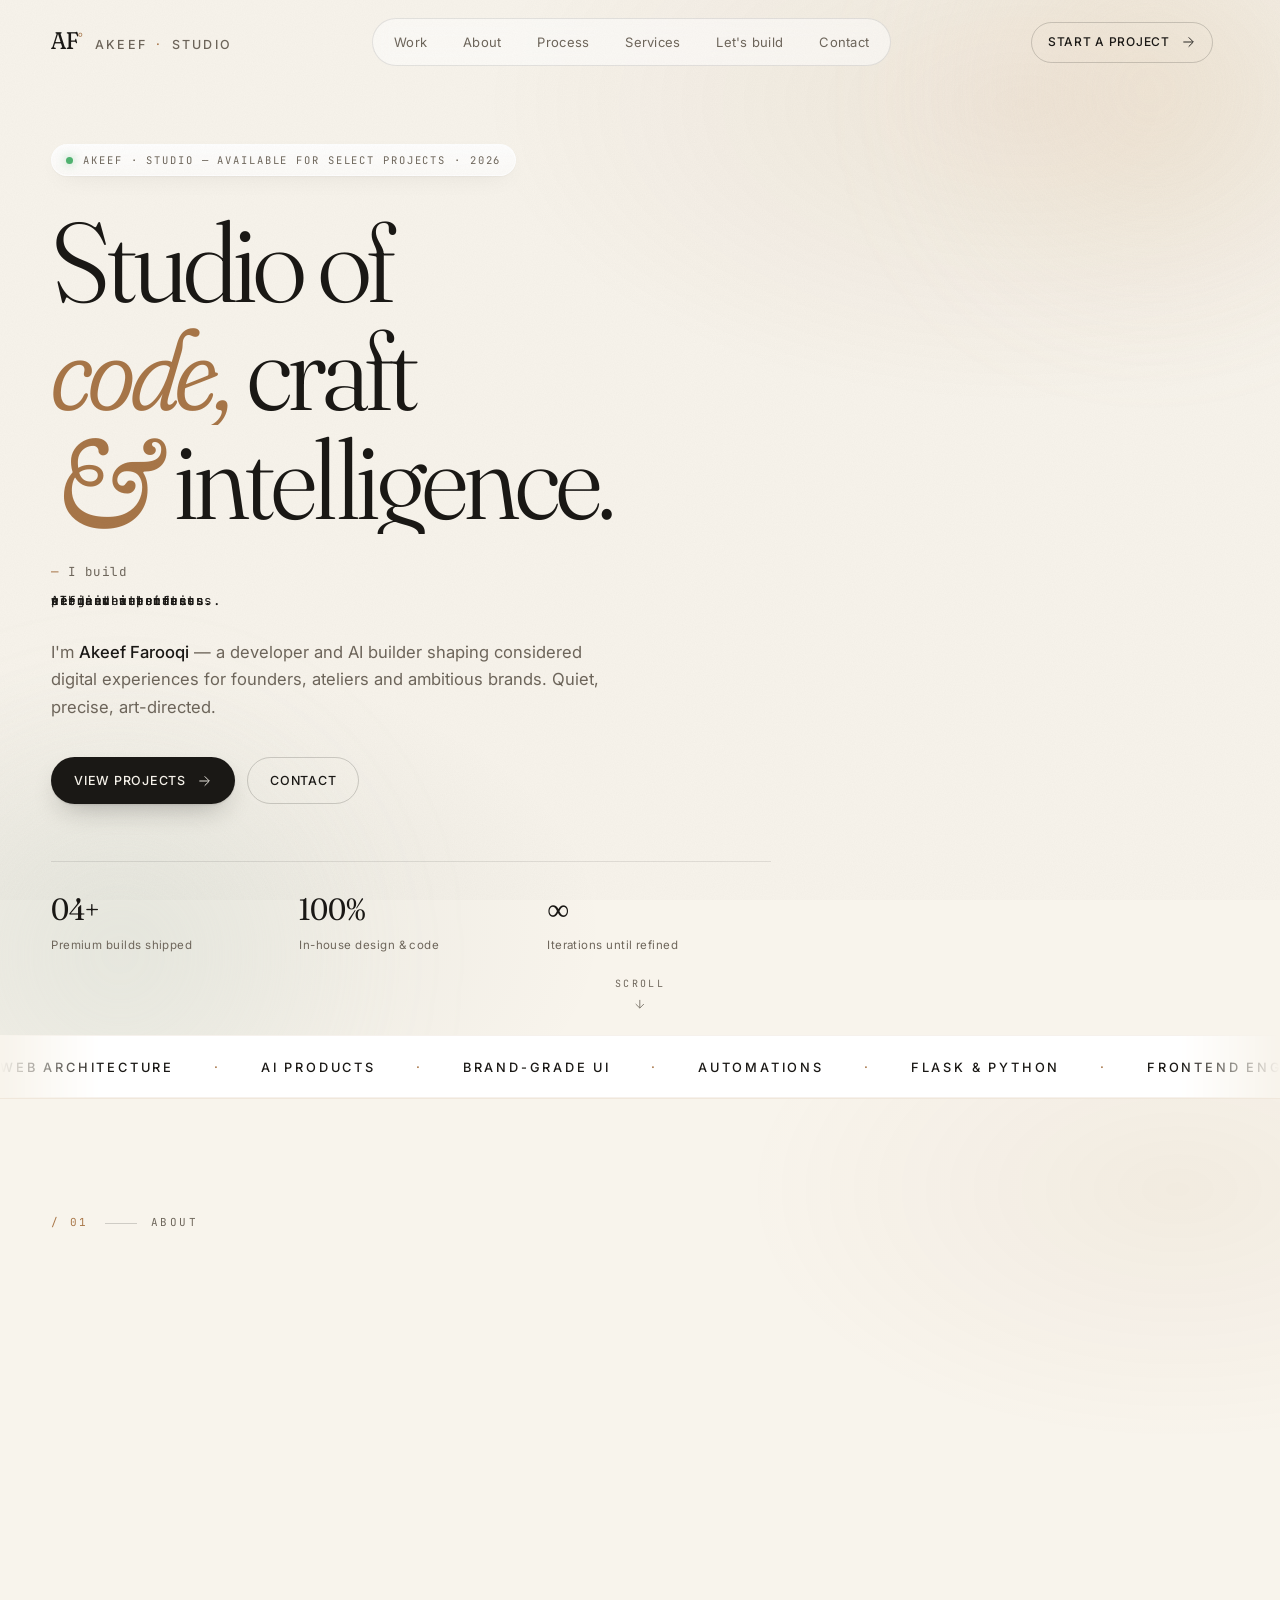
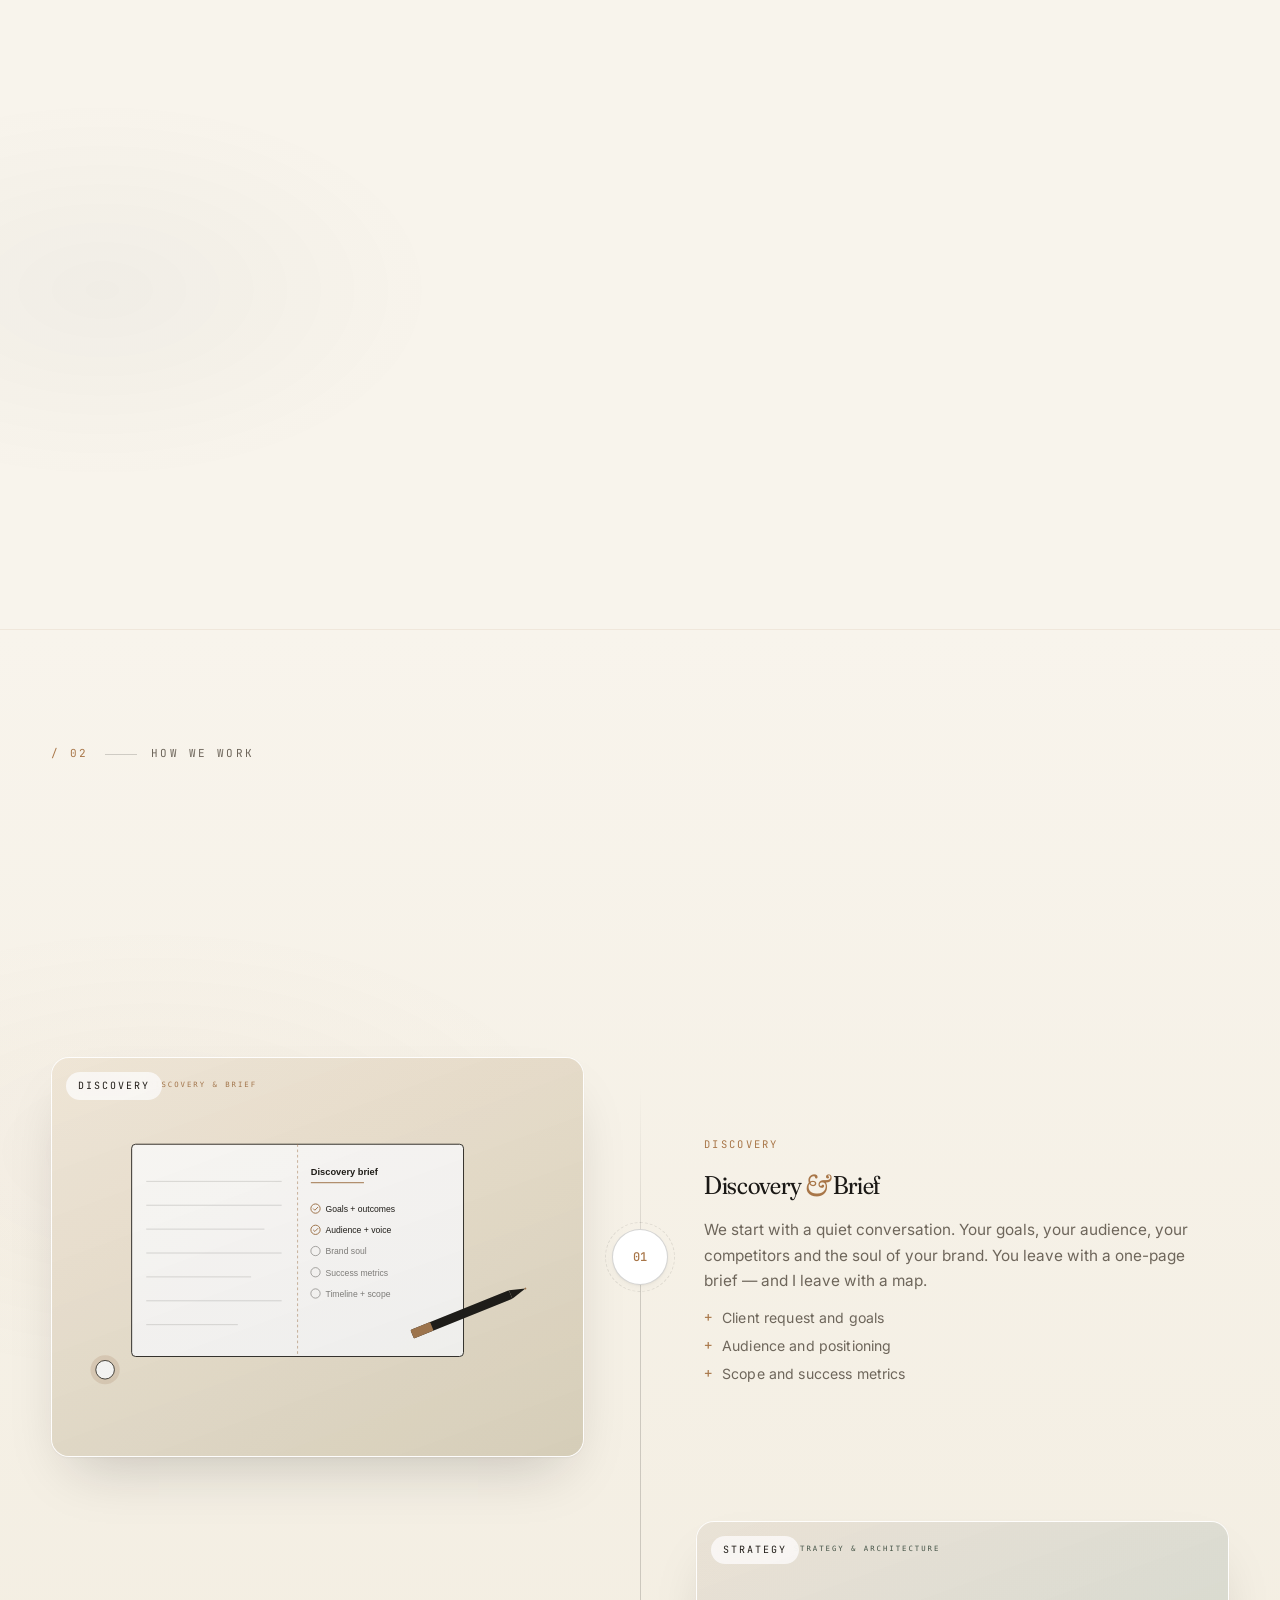
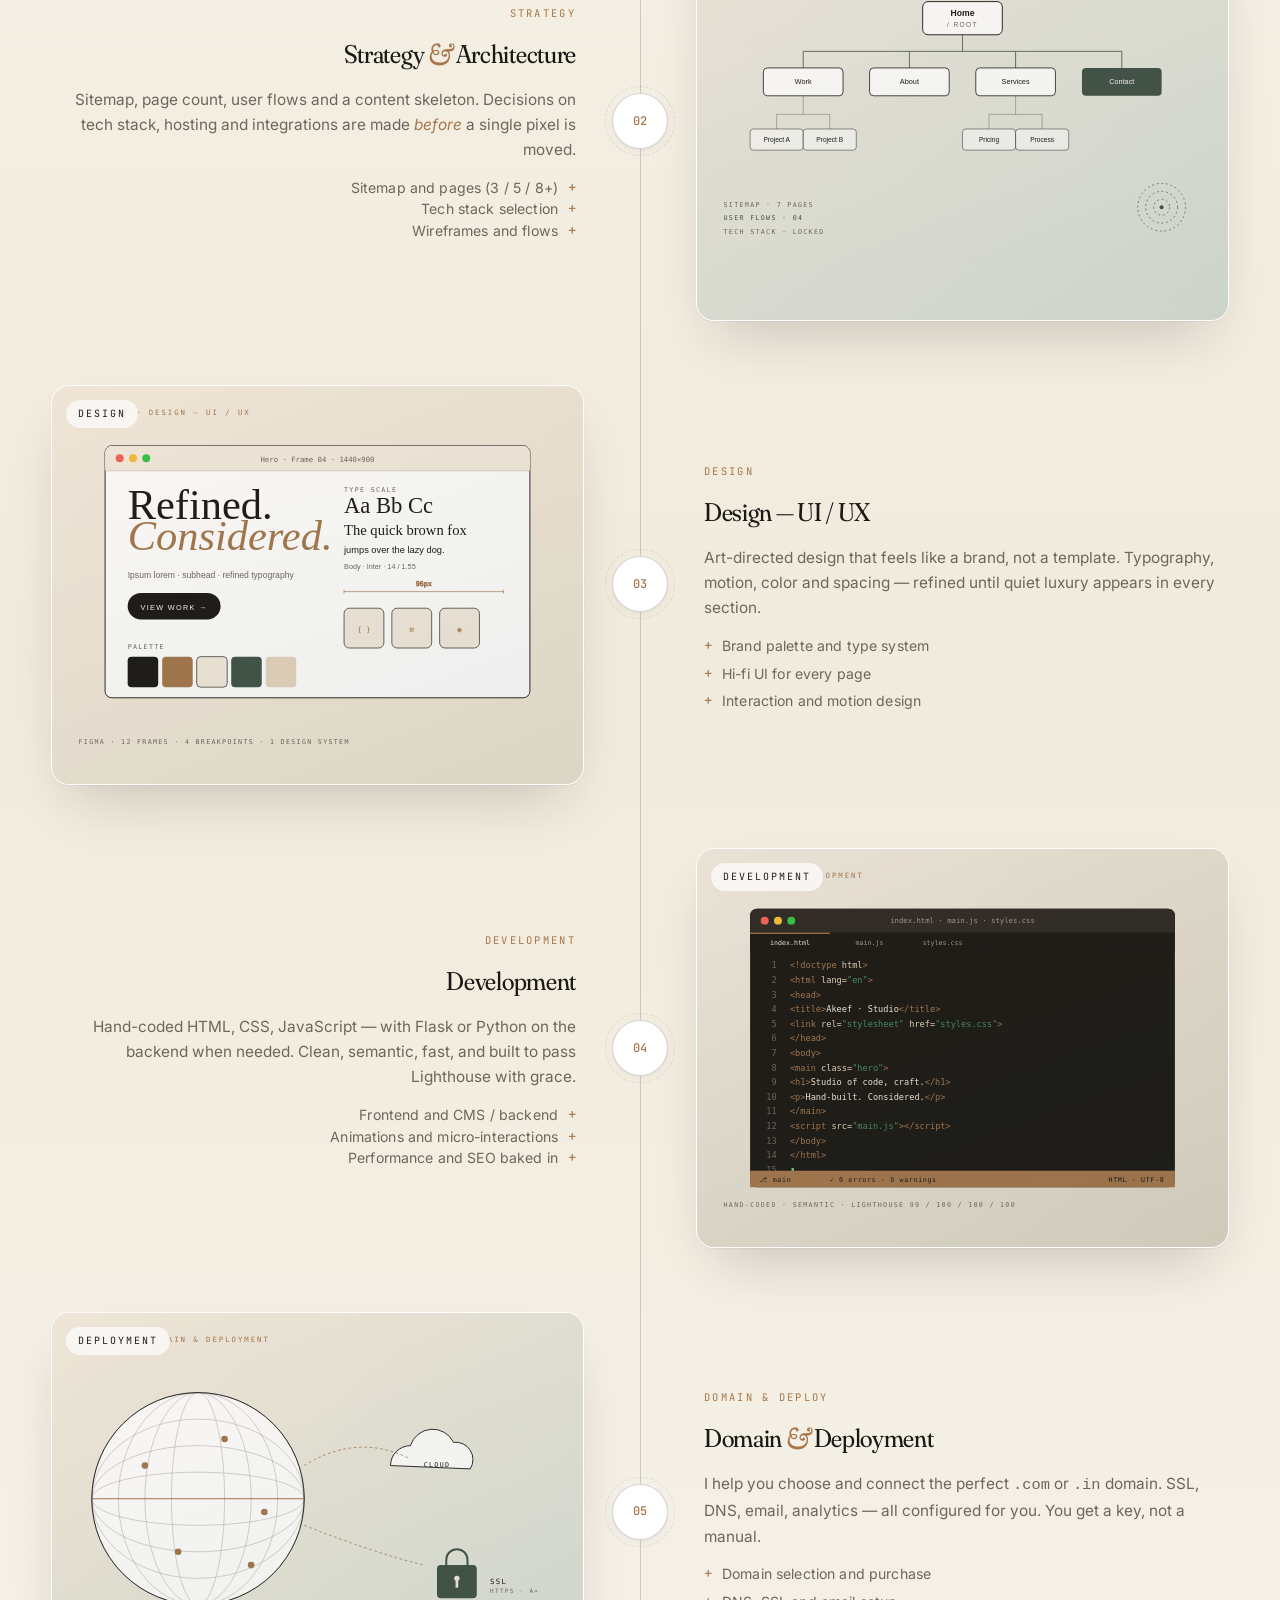
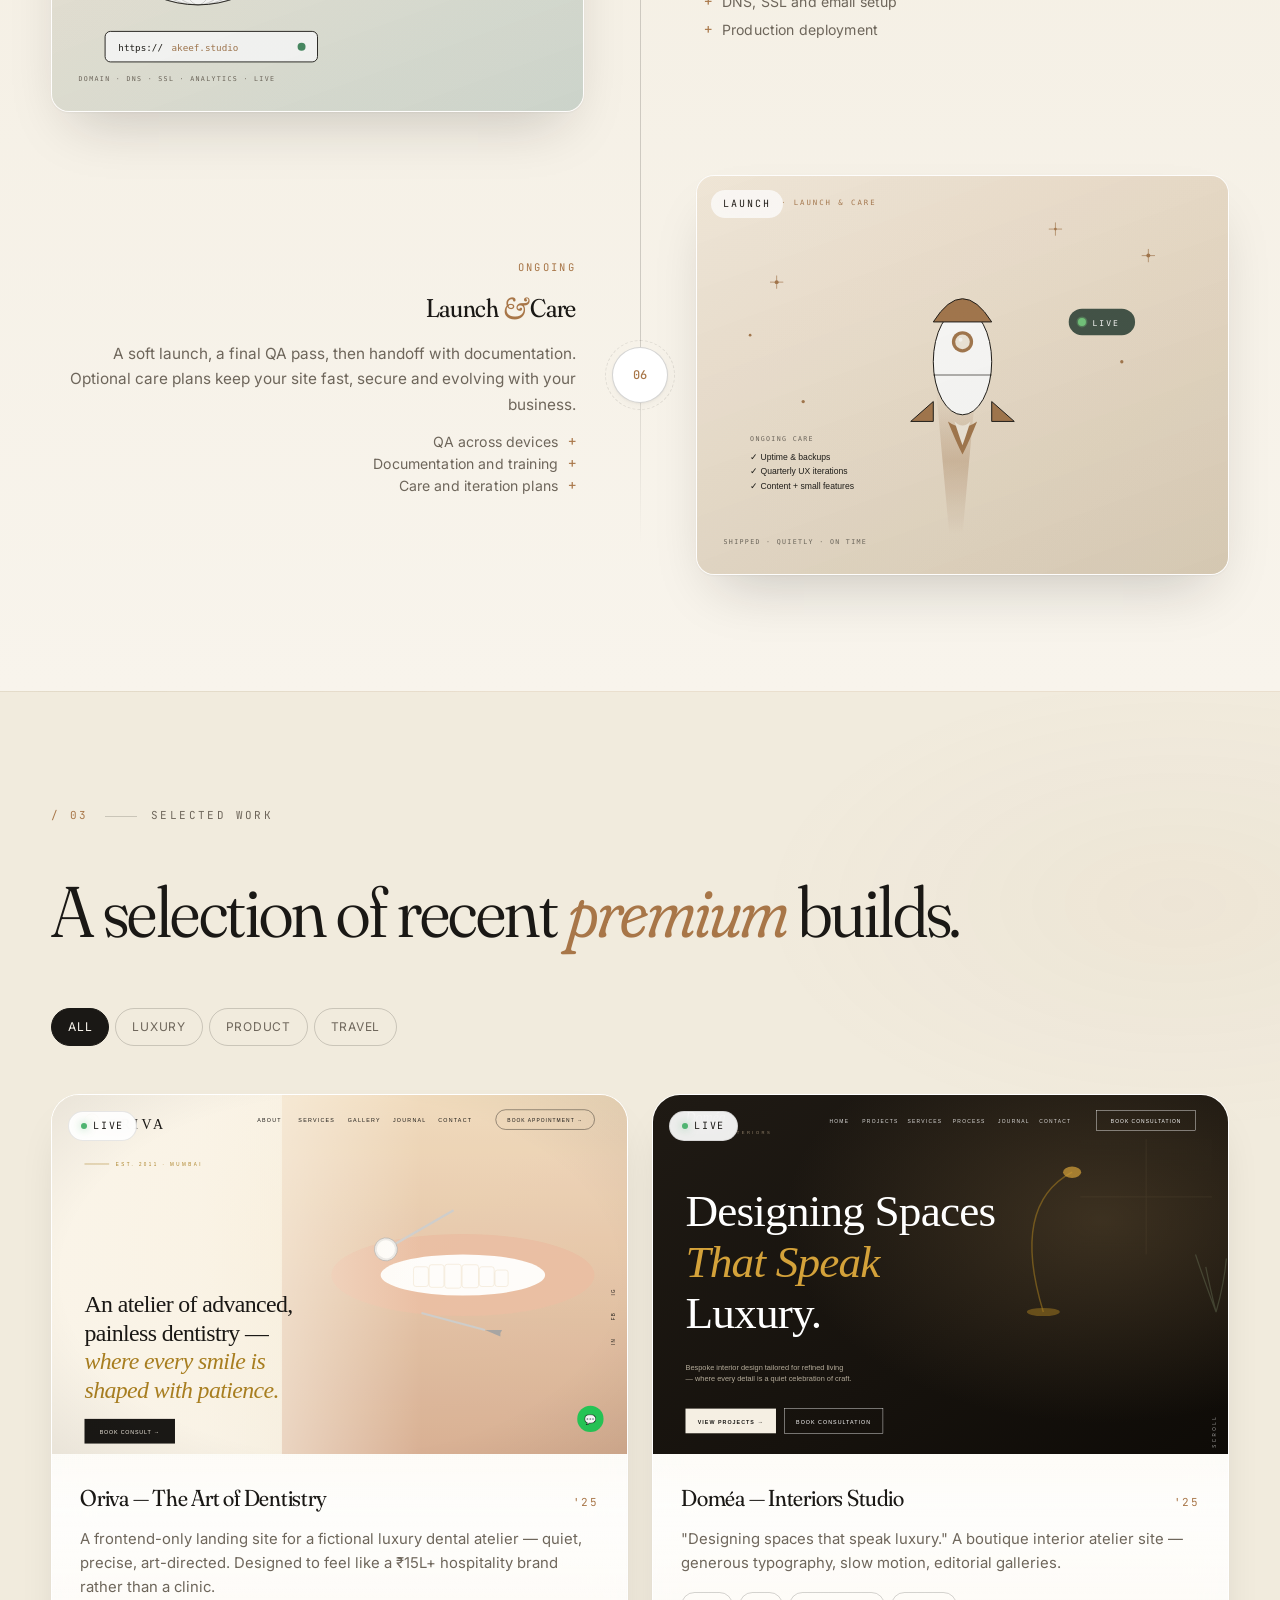
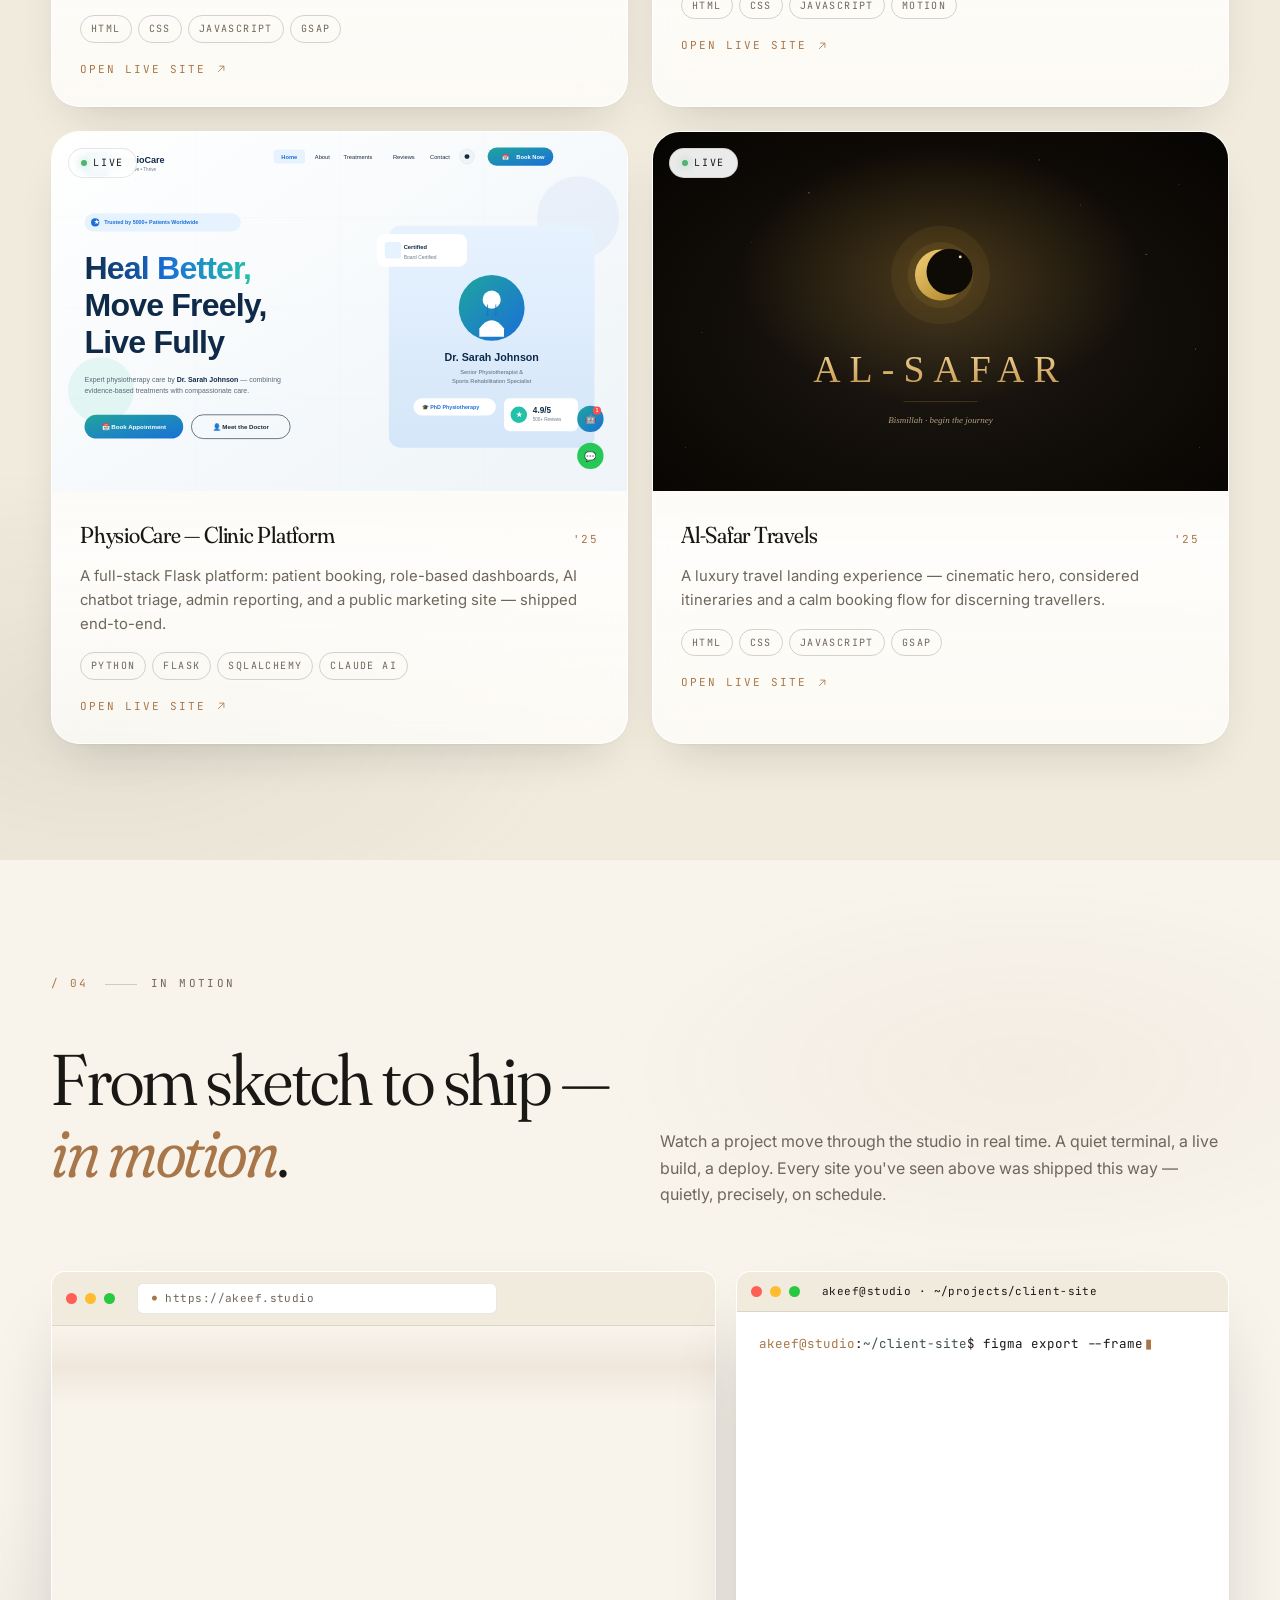
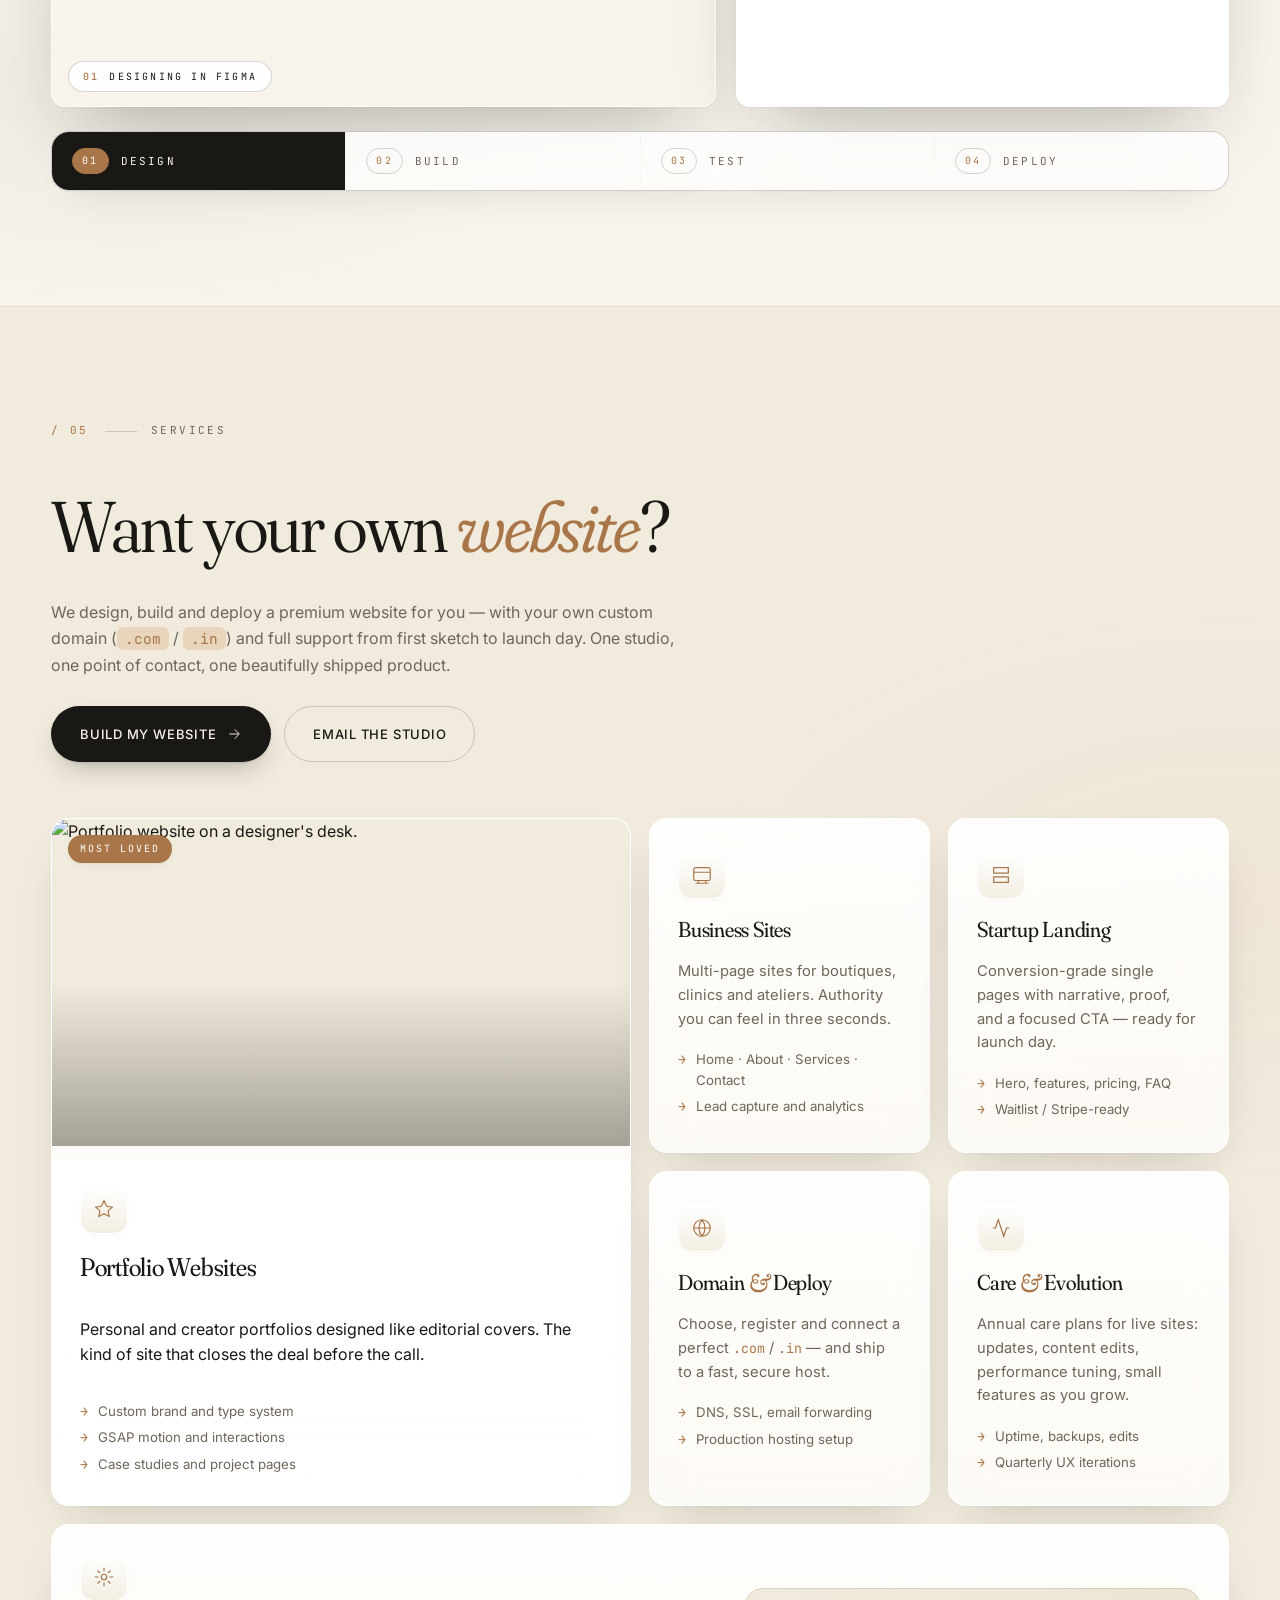
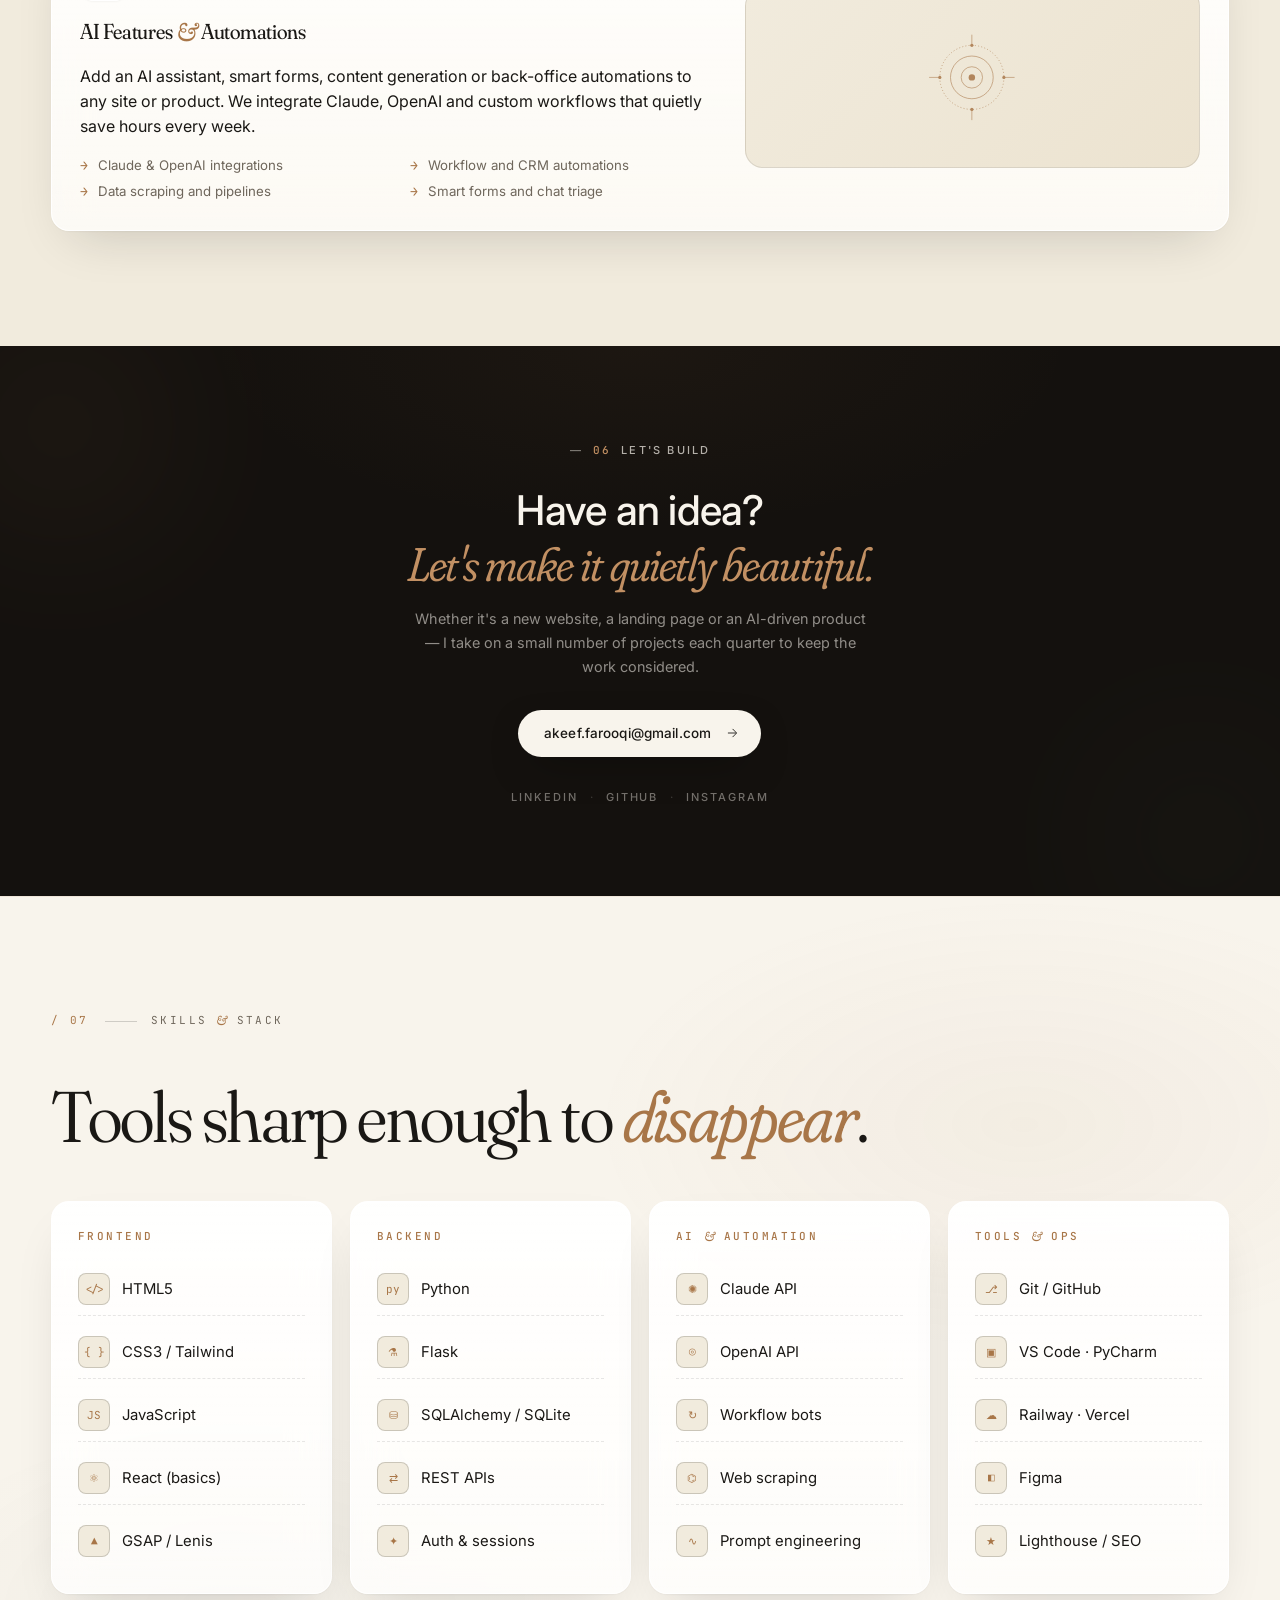
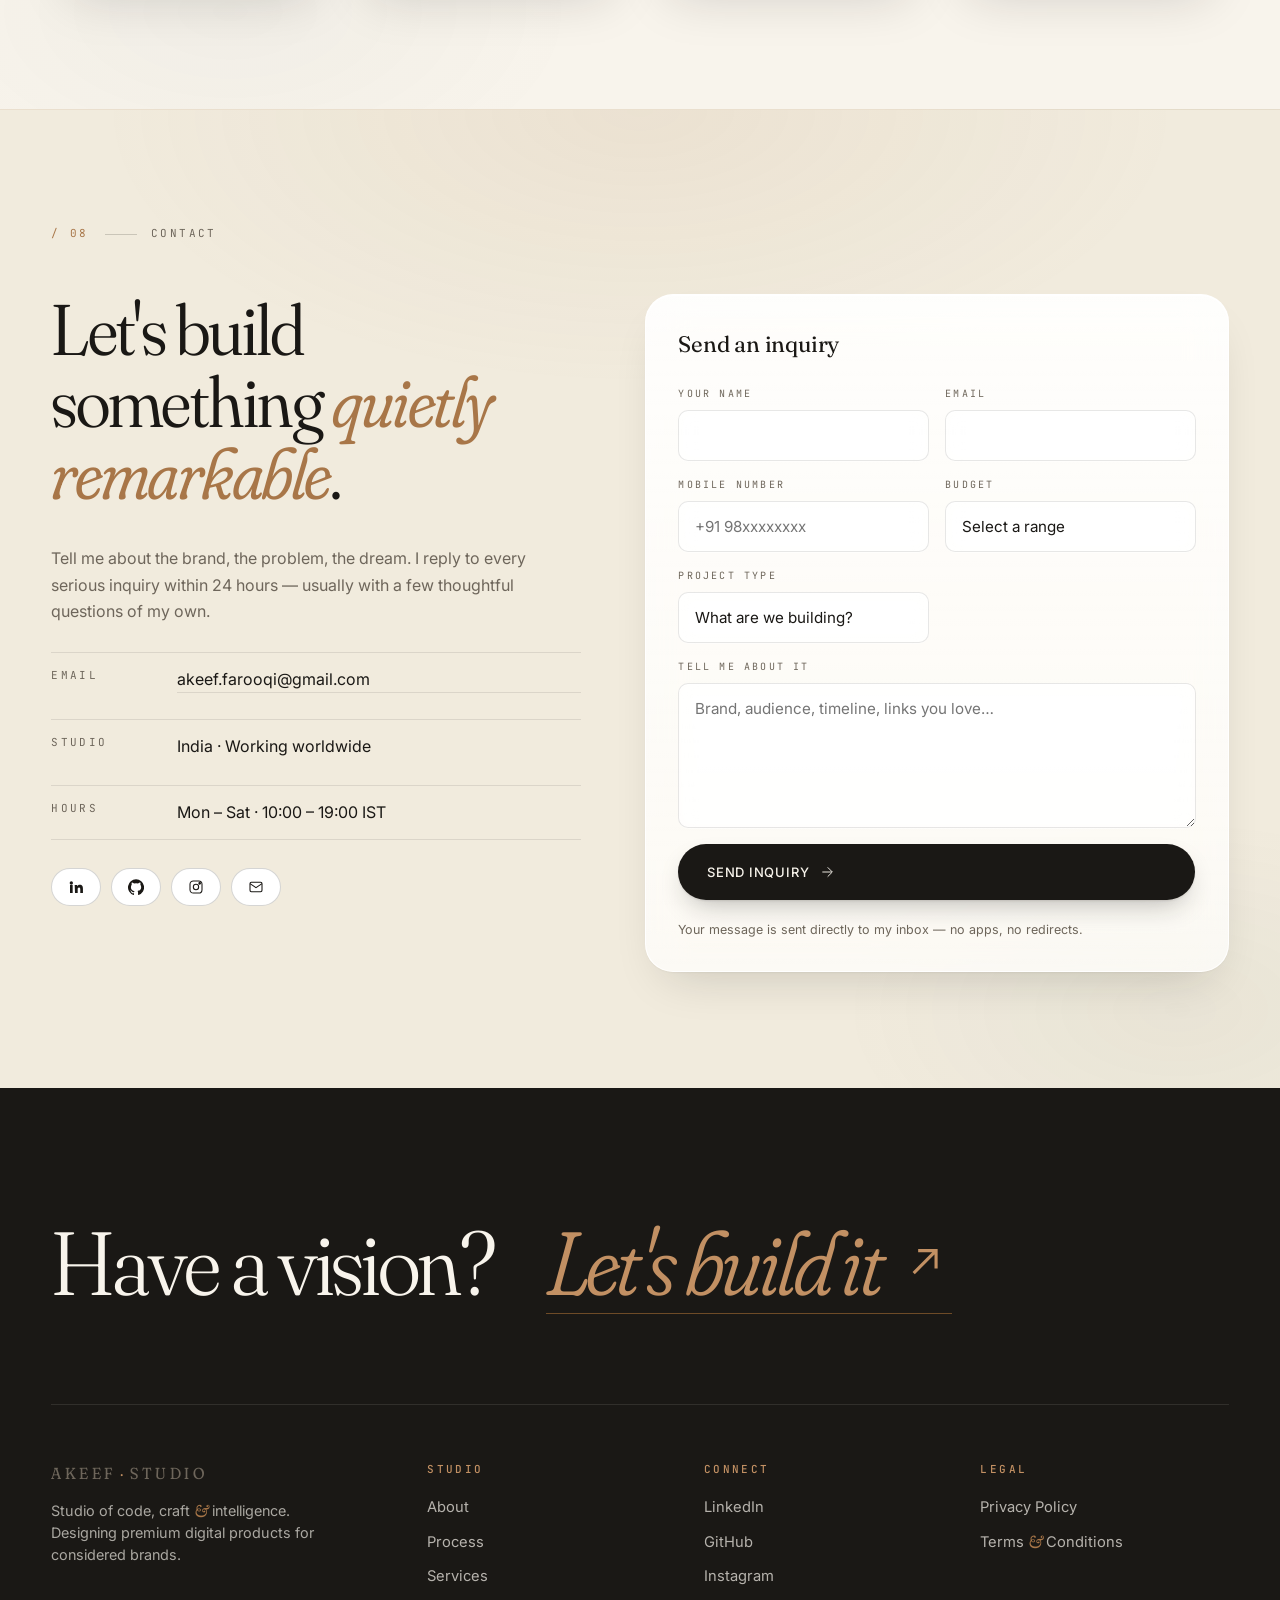
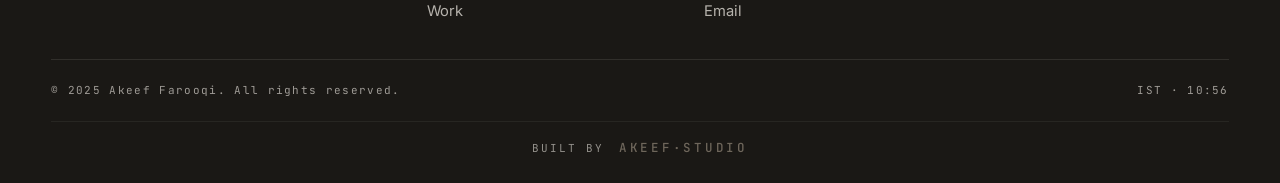
==== commit 35a7afdd: "Add mobile number field to contact form; fix loader scroll yank - Contact form: add a required tel-t" ====
--- a/index.html
+++ b/index.html
@@ -983,6 +983,11 @@
             <input id="cf-email" name="email" type="email" autocomplete="email" required />
           </div>
           <div class="field">
+            <label for="cf-phone">Mobile number</label>
+            <input id="cf-phone" name="phone" type="tel" autocomplete="tel" inputmode="tel" pattern="[+0-9\s()\-]{7,20}"
+              placeholder="+91 98xxxxxxxx" required />
+          </div>
+          <div class="field">
             <label for="cf-budget">Budget</label>
             <select id="cf-budget" name="budget">
               <option value="">Select a range</option>
